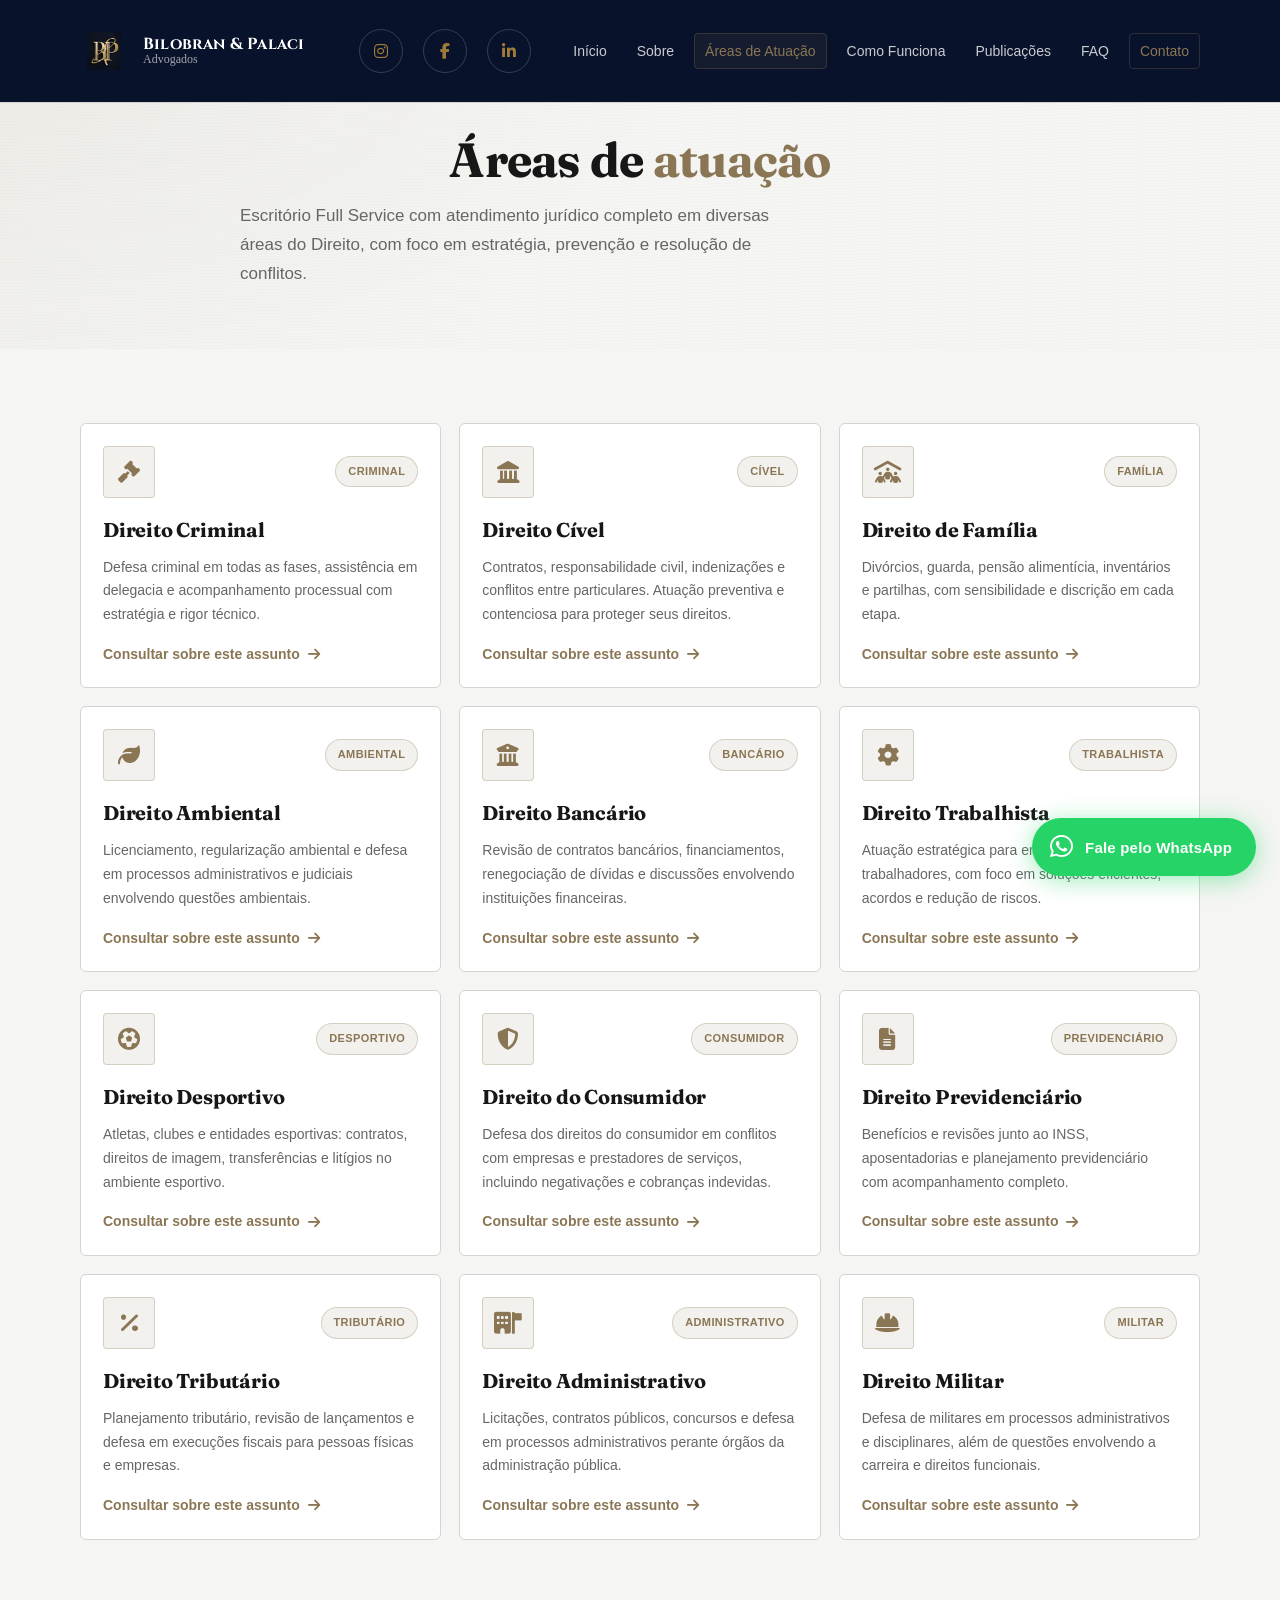
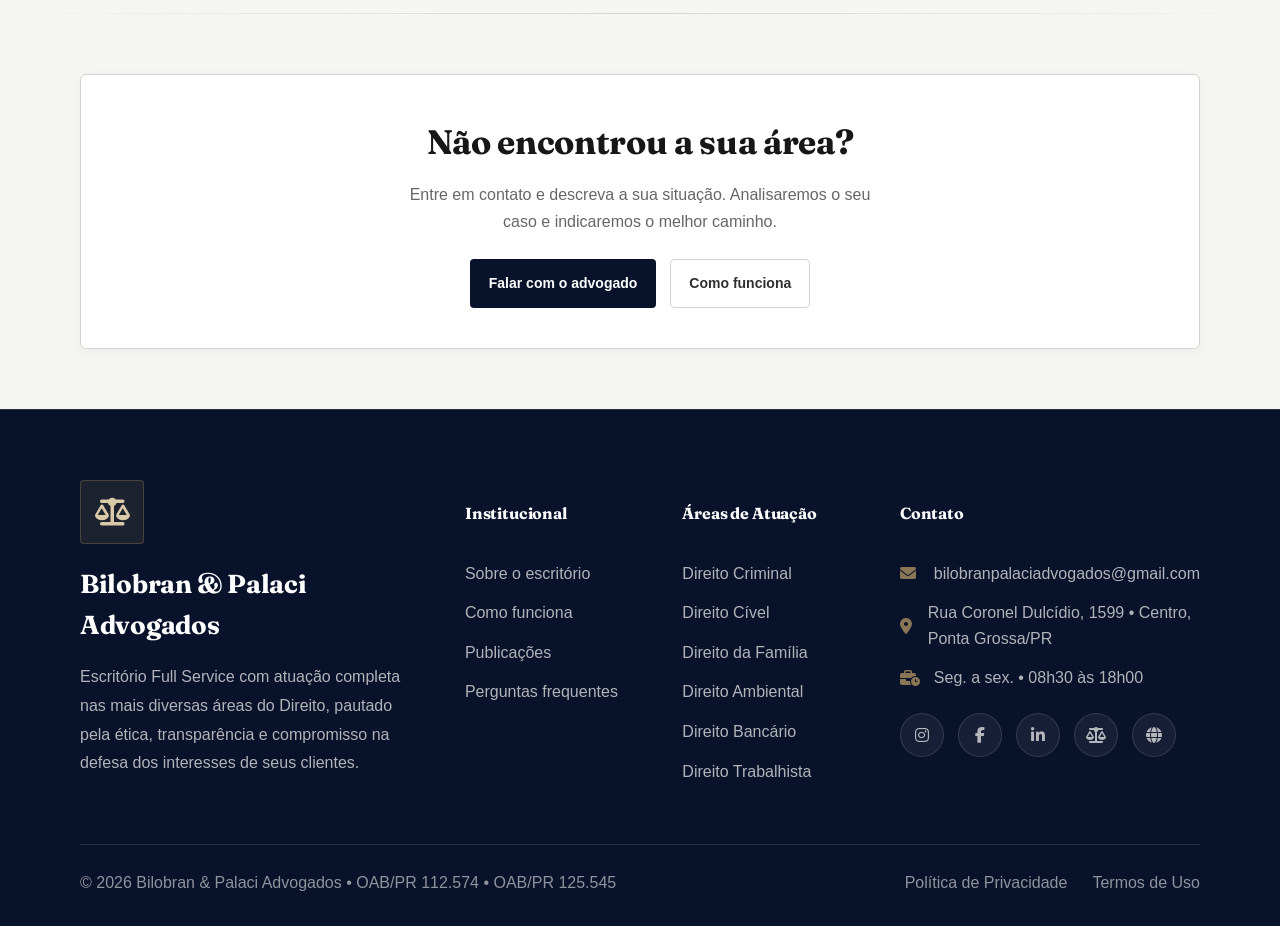
==== areas.html @ 4ff73f6d "Ajustes Simples" ====
<!doctype html>
<html lang="pt-BR">
  <head>
    <meta charset="utf-8" />
    <meta name="viewport" content="width=device-width, initial-scale=1" />
    <meta
      name="description"
      content="Conheça as áreas de atuação do Bilobran & Palaci Advogados — Direito Cível, Bancário, Trabalhista, Desportivo, do Consumidor, Previdenciário, de Família, Ambiental, Tributário, Administrativo, Militar e Criminal."
    />

    <title>Áreas de Atuação | Bilobran & Palaci Advogados</title>

    <link rel="icon" type="image/png" href="./assets/logoSemfundo.png" />

    <meta name="theme-color" content="#071a3a" />

    <link rel="stylesheet" href="./styles.css" />

    <link rel="preconnect" href="https://fonts.googleapis.com" />
    <link rel="preconnect" href="https://fonts.gstatic.com" crossorigin />
    <link
      href="https://fonts.googleapis.com/css2?family=Fraunces:opsz,wght@9..144,300..900&display=swap"
      rel="stylesheet"
    />

    <link
      rel="stylesheet"
      href="https://cdnjs.cloudflare.com/ajax/libs/font-awesome/6.7.2/css/all.min.css"
    />

    <link rel="preconnect" href="https://fonts.googleapis.com" />
    <link rel="preconnect" href="https://fonts.gstatic.com" crossorigin />
    <link
      href="https://fonts.googleapis.com/css2?family=Cinzel:wght@400..900&family=Questrial&display=swap"
      rel="stylesheet"
    />
  </head>
  <body>
    <a class="skip-link" href="#conteudo">Pular para o conteúdo</a>

    <!-- Navbar -->
    <header class="site-header" id="topo">
      <div class="container header-inner">
        <a class="brand" href="/" aria-label="Ir para o início">
          <span class="brand-mark" aria-hidden="true">
            <div class="logo">
              <img src="./assets/logoComfundo.png" alt="Bilobran&Palaci" />
            </div>
          </span>
          <span class="brand-text">
            <span class="brand-name">Bilobran & Palaci</span>
            <span class="brand-sub">Advogados</span>
          </span>
        </a>

        <div class="header-socials" aria-label="Redes sociais">
          <a
            class="header-social"
            href="https://instagram.com/bilobranpalaciadvs"
            target="_blank"
            rel="noopener noreferrer"
            aria-label="Instagram"
          >
            <i class="fa-brands fa-instagram"></i>
          </a>
          <a
            class="header-social"
            href="https://www.facebook.com/bilobranpalaciadvs"
            target="_blank"
            rel="noopener noreferrer"
            aria-label="Facebook"
          >
            <i class="fa-brands fa-facebook-f"></i>
          </a>
          <a
            class="header-social"
            href="https://www.linkedin.com/company/bilobranpalaciadvogados"
            target="_blank"
            rel="noopener noreferrer"
            aria-label="LinkedIn"
          >
            <i class="fa-brands fa-linkedin-in"></i>
          </a>
        </div>

        <nav class="nav" aria-label="Navegação principal">
          <button
            class="nav-toggle"
            type="button"
            aria-label="Abrir menu"
            aria-expanded="false"
            aria-controls="menuMobile"
          >
            <span class="nav-toggle-icon" aria-hidden="true"></span>
          </button>

          <ul class="nav-list" id="menuMobile">
            <li><a href="/">Início</a></li>
            <li><a href="/sobre">Sobre</a></li>
            <li><a href="/areas" class="active">Áreas de Atuação</a></li>
            <li><a href="/como-funciona">Como Funciona</a></li>
            <li><a href="/publicacoes">Publicações</a></li>
            <li><a href="/faq">FAQ</a></li>
            <li><a href="/contato" class="cta-link">Contato</a></li>
          </ul>
        </nav>
      </div>
    </header>

    <main id="conteudo">
      <!-- Page Hero -->
      <section class="page-hero" aria-label="Áreas de atuação">
        <div class="hero-bg" aria-hidden="true">
          <div class="paper-noise"></div>
          <div class="hero-lines"></div>
        </div>

        <div class="container page-hero-inner">
          <h1 class="page-title" data-reveal>
            Áreas de <span class="gold">atuação</span>
          </h1>

          <p class="page-sub" data-reveal>
            Escritório Full Service com atendimento jurídico completo em
            diversas áreas do Direito, com foco em estratégia, prevenção e
            resolução de conflitos.
          </p>
        </div>
      </section>

      <!-- Cards de áreas -->
      <section class="section" id="areas">
        <div class="container">
          <div class="areas-grid">
            <!-- Direito Criminal -->
            <article class="area-card-modern" data-reveal>
              <div class="area-card-top">
                <div class="area-card-icon" aria-hidden="true">
                  <i class="fa-solid fa-gavel"></i>
                </div>
                <span class="area-card-tag">Criminal</span>
              </div>
              <h3>Direito Criminal</h3>
              <p>
                Defesa criminal em todas as fases, assistência em delegacia e
                acompanhamento processual com estratégia e rigor técnico.
              </p>
              <a class="area-card-link" href="/contato">
                Consultar sobre este assunto
                <i class="fa-solid fa-arrow-right" aria-hidden="true"></i>
              </a>
            </article>

            <!-- Direito Cível -->
            <article class="area-card-modern" data-reveal>
              <div class="area-card-top">
                <div class="area-card-icon" aria-hidden="true">
                  <i class="fa-solid fa-landmark"></i>
                </div>
                <span class="area-card-tag">Cível</span>
              </div>
              <h3>Direito Cível</h3>
              <p>
                Contratos, responsabilidade civil, indenizações e conflitos
                entre particulares. Atuação preventiva e contenciosa para
                proteger seus direitos.
              </p>
              <a class="area-card-link" href="/contato">
                Consultar sobre este assunto
                <i class="fa-solid fa-arrow-right" aria-hidden="true"></i>
              </a>
            </article>

            <!-- Direito de Família -->
            <article class="area-card-modern" data-reveal>
              <div class="area-card-top">
                <div class="area-card-icon" aria-hidden="true">
                  <i class="fa-solid fa-people-roof"></i>
                </div>
                <span class="area-card-tag">Família</span>
              </div>
              <h3>Direito de Família</h3>
              <p>
                Divórcios, guarda, pensão alimentícia, inventários e partilhas,
                com sensibilidade e discrição em cada etapa.
              </p>
              <a class="area-card-link" href="/contato">
                Consultar sobre este assunto
                <i class="fa-solid fa-arrow-right" aria-hidden="true"></i>
              </a>
            </article>

            <!-- Direito Ambiental -->
            <article class="area-card-modern" data-reveal>
              <div class="area-card-top">
                <div class="area-card-icon" aria-hidden="true">
                  <i class="fa-solid fa-leaf"></i>
                </div>
                <span class="area-card-tag">Ambiental</span>
              </div>
              <h3>Direito Ambiental</h3>
              <p>
                Licenciamento, regularização ambiental e defesa em processos
                administrativos e judiciais envolvendo questões ambientais.
              </p>
              <a class="area-card-link" href="/contato">
                Consultar sobre este assunto
                <i class="fa-solid fa-arrow-right" aria-hidden="true"></i>
              </a>
            </article>

            <!-- Direito Bancário -->
            <article class="area-card-modern" data-reveal>
              <div class="area-card-top">
                <div class="area-card-icon" aria-hidden="true">
                  <i class="fa-solid fa-building-columns"></i>
                </div>
                <span class="area-card-tag">Bancário</span>
              </div>
              <h3>Direito Bancário</h3>
              <p>
                Revisão de contratos bancários, financiamentos, renegociação de
                dívidas e discussões envolvendo instituições financeiras.
              </p>
              <a class="area-card-link" href="/contato">
                Consultar sobre este assunto
                <i class="fa-solid fa-arrow-right" aria-hidden="true"></i>
              </a>
            </article>

            <!-- Direito Trabalhista -->
            <article class="area-card-modern" data-reveal>
              <div class="area-card-top">
                <div class="area-card-icon" aria-hidden="true">
                  <i class="fa-solid fa-gear"></i>
                </div>
                <span class="area-card-tag">Trabalhista</span>
              </div>
              <h3>Direito Trabalhista</h3>
              <p>
                Atuação estratégica para empresas e trabalhadores, com foco em
                soluções eficientes, acordos e redução de riscos.
              </p>
              <a class="area-card-link" href="/contato">
                Consultar sobre este assunto
                <i class="fa-solid fa-arrow-right" aria-hidden="true"></i>
              </a>
            </article>

            <!-- Direito Desportivo -->
            <article class="area-card-modern" data-reveal>
              <div class="area-card-top">
                <div class="area-card-icon" aria-hidden="true">
                  <i class="fa-solid fa-futbol"></i>
                </div>
                <span class="area-card-tag">Desportivo</span>
              </div>
              <h3>Direito Desportivo</h3>
              <p>
                Atletas, clubes e entidades esportivas: contratos, direitos de
                imagem, transferências e litígios no ambiente esportivo.
              </p>
              <a class="area-card-link" href="/contato">
                Consultar sobre este assunto
                <i class="fa-solid fa-arrow-right" aria-hidden="true"></i>
              </a>
            </article>

            <!-- Direito do Consumidor -->
            <article class="area-card-modern" data-reveal>
              <div class="area-card-top">
                <div class="area-card-icon" aria-hidden="true">
                  <i class="fa-solid fa-shield-halved"></i>
                </div>
                <span class="area-card-tag">Consumidor</span>
              </div>
              <h3>Direito do Consumidor</h3>
              <p>
                Defesa dos direitos do consumidor em conflitos com empresas e
                prestadores de serviços, incluindo negativações e cobranças
                indevidas.
              </p>
              <a class="area-card-link" href="/contato">
                Consultar sobre este assunto
                <i class="fa-solid fa-arrow-right" aria-hidden="true"></i>
              </a>
            </article>

            <!-- Direito Previdenciário -->
            <article class="area-card-modern" data-reveal>
              <div class="area-card-top">
                <div class="area-card-icon" aria-hidden="true">
                  <i class="fa-solid fa-file-lines"></i>
                </div>
                <span class="area-card-tag">Previdenciário</span>
              </div>
              <h3>Direito Previdenciário</h3>
              <p>
                Benefícios e revisões junto ao INSS, aposentadorias e
                planejamento previdenciário com acompanhamento completo.
              </p>
              <a class="area-card-link" href="/contato">
                Consultar sobre este assunto
                <i class="fa-solid fa-arrow-right" aria-hidden="true"></i>
              </a>
            </article>

            <!-- Direito Tributário -->
            <article class="area-card-modern" data-reveal>
              <div class="area-card-top">
                <div class="area-card-icon" aria-hidden="true">
                  <i class="fa-solid fa-percent"></i>
                </div>
                <span class="area-card-tag">Tributário</span>
              </div>
              <h3>Direito Tributário</h3>
              <p>
                Planejamento tributário, revisão de lançamentos e defesa em
                execuções fiscais para pessoas físicas e empresas.
              </p>
              <a class="area-card-link" href="/contato">
                Consultar sobre este assunto
                <i class="fa-solid fa-arrow-right" aria-hidden="true"></i>
              </a>
            </article>

            <!-- Direito Administrativo -->
            <article class="area-card-modern" data-reveal>
              <div class="area-card-top">
                <div class="area-card-icon" aria-hidden="true">
                  <i class="fa-solid fa-building-flag"></i>
                </div>
                <span class="area-card-tag">Administrativo</span>
              </div>
              <h3>Direito Administrativo</h3>
              <p>
                Licitações, contratos públicos, concursos e defesa em processos
                administrativos perante órgãos da administração pública.
              </p>
              <a class="area-card-link" href="/contato">
                Consultar sobre este assunto
                <i class="fa-solid fa-arrow-right" aria-hidden="true"></i>
              </a>
            </article>

            <!-- Direito Militar -->
            <article class="area-card-modern" data-reveal>
              <div class="area-card-top">
                <div class="area-card-icon" aria-hidden="true">
                  <i class="fa-solid fa-helmet-safety"></i>
                </div>
                <span class="area-card-tag">Militar</span>
              </div>
              <h3>Direito Militar</h3>
              <p>
                Defesa de militares em processos administrativos e
                disciplinares, além de questões envolvendo a carreira e direitos
                funcionais.
              </p>
              <a class="area-card-link" href="/contato">
                Consultar sobre este assunto
                <i class="fa-solid fa-arrow-right" aria-hidden="true"></i>
              </a>
            </article>
          </div>
        </div>
      </section>

      <!-- CTA -->
      <section class="section cta-final" id="cta">
        <div class="container">
          <div class="cta-box" data-reveal>
            <h2>Não encontrou a sua área?</h2>
            <p>
              Entre em contato e descreva a sua situação. Analisaremos o seu
              caso e indicaremos o melhor caminho.
            </p>
            <div class="cta-actions">
              <a class="btn btn-primary" href="/contato"
                >Falar com o advogado</a
              >
              <a class="btn btn-ghost" href="/como-funciona">Como funciona</a>
            </div>
          </div>
        </div>
      </section>
    </main>

    <footer class="footer" aria-label="Rodapé">
      <div class="container">
        <div class="footer-top">
          <div class="footer-brand">
            <div class="footer-logo">
              <i class="fa-solid fa-scale-balanced"></i>
            </div>

            <div>
              <h3>Bilobran & Palaci Advogados</h3>

              <p>
                Escritório Full Service com atuação completa nas mais diversas
                áreas do Direito, pautado pela ética, transparência e
                compromisso na defesa dos interesses de seus clientes.
              </p>
            </div>
          </div>

          <div class="footer-links-column">
            <h4>Institucional</h4>

            <a href="/sobre">Sobre o escritório</a>
            <a href="/como-funciona">Como funciona</a>
            <a href="/publicacoes">Publicações</a>
            <a href="/faq">Perguntas frequentes</a>
          </div>

          <div class="footer-links-column">
            <h4>Áreas de Atuação</h4>

            <a href="/areas">Direito Criminal</a>
            <a href="/areas">Direito Cível</a>
            <a href="/areas">Direito da Família</a>
            <a href="/areas">Direito Ambiental</a>
            <a href="/areas">Direito Bancário</a>
            <a href="/areas">Direito Trabalhista</a>
          </div>

          <div class="footer-links-column">
            <h4>Contato</h4>

            <div class="footer-info">
              <i class="fa-solid fa-envelope"></i>
              <span>bilobranpalaciadvogados@gmail.com</span>
            </div>

            <div class="footer-info">
              <i class="fa-solid fa-location-dot"></i>
              <span>Rua Coronel Dulcídio, 1599 • Centro, Ponta Grossa/PR</span>
            </div>

            <div class="footer-info">
              <i class="fa-solid fa-business-time"></i>
              <span>Seg. a sex. • 08h30 às 18h00</span>
            </div>

            <div class="socials">
              <a
                class="social"
                href="https://instagram.com/bilobranpalaciadvs"
                target="_blank"
                rel="noopener noreferrer"
                aria-label="Instagram"
              >
                <i class="fa-brands fa-instagram"></i>
              </a>

              <a
                class="social"
                href="https://www.facebook.com/bilobranpalaciadvs"
                target="_blank"
                rel="noopener noreferrer"
                aria-label="Facebook"
              >
                <i class="fa-brands fa-facebook-f"></i>
              </a>

              <a
                class="social"
                href="https://www.linkedin.com/company/bilobranpalaciadvogados"
                target="_blank"
                rel="noopener noreferrer"
                aria-label="LinkedIn"
              >
                <i class="fa-brands fa-linkedin-in"></i>
              </a>

              <a
                class="social"
                href="https://bilobranpalaci.jusbrasil.com.br"
                target="_blank"
                rel="noopener noreferrer"
                aria-label="Jusbrasil"
              >
                <i class="fa-solid fa-scale-balanced"></i>
              </a>

              <a
                class="social"
                href="https://bilobranpalaciadvogados.com.br"
                target="_blank"
                rel="noopener noreferrer"
                aria-label="Site oficial"
              >
                <i class="fa-solid fa-globe"></i>
              </a>
            </div>
          </div>
        </div>

        <div class="footer-divider"></div>

        <div class="footer-bottom">
          <span>
            © <span id="year"></span> Bilobran & Palaci Advogados • OAB/PR
            112.574 • OAB/PR 125.545
          </span>

          <div class="footer-bottom-links">
            <a href="#">Política de Privacidade</a>

            <a href="#">Termos de Uso</a>

            <a href="#topo" class="to-top">
              <i class="fa-solid fa-arrow-up"></i>
              Voltar ao topo
            </a>
          </div>
        </div>
      </div>
    </footer>

    <!-- WhatsApp Button -->
    <a
      class="whatsapp-float"
      href="https://api.whatsapp.com/send?phone=5542998207089"
      target="_blank"
      rel="noopener noreferrer"
      aria-label="Contato via WhatsApp"
    >
      <span aria-hidden="true" class="whatsapp-float__icon">
        <i class="fa-brands fa-whatsapp"></i>
      </span>
      <span class="whatsapp-float__label">Fale pelo WhatsApp</span>
    </a>

    <script src="./script.js" defer></script>
  </body>
</html>
---- styles.css ----
/*
  Advocacia — Site institucional (identidade clara, premium e institucional)
  - Paleta: off-white, branco, cinza, grafite, preto + bronze/champagne como detalhe
  - Tipografia: Fraunces (serif, títulos) + Inter (sans, corpo/navegação/UI)
  - Estilo: minimalista, sóbrio, bordas discretas, poucas sombras
  - Layout: Flexbox + Grid
  - Responsivo: mobile-first
  - Animações/efeitos via classe [data-reveal] e utilitários
*/

:root {
  --background: #f5f5f3;
  --surface: #ffffff;
  --surface-secondary: #e9e9e7;

  --border: #d4d4d0;

  --text-primary: #171717;
  --text-secondary: #303030;
  --text-muted: #666666;
  --text-light: #999999;

  --primary: #171717;
  --primary-hover: #303030;

  --accent: #8a7654;
  --accent-soft: rgba(138, 118, 84, 0.1);
  --accent-border: rgba(138, 118, 84, 0.28);

  --shadow: 0 2px 12px rgba(0, 0, 0, 0.04);
  --shadow-hover: 0 4px 18px rgba(0, 0, 0, 0.06);

  --radius-lg: 6px;
  --radius-md: 4px;
  --radius-sm: 2px;

  --container: 1120px;

  --font-serif:
    "Fraunces", ui-serif, Georgia, Cambria, "Times New Roman", Times, serif;
  --font-sans:
    "Inter", -apple-system, BlinkMacSystemFont, "Segoe UI", Roboto, Helvetica,
    Arial, sans-serif;

  --ease: cubic-bezier(0.2, 0.9, 0.2, 1);
}

* {
  box-sizing: border-box;
}
html {
  scroll-behavior: smooth;
}
body {
  margin: 0;
  font-family: var(--font-sans);
  color: var(--text-primary);
  background: var(--background);
  line-height: 1.6;
  -webkit-font-smoothing: antialiased;
  text-rendering: optimizeLegibility;
  overflow-x: hidden;
}

a {
  color: inherit;
  text-decoration: none;
}
img {
  max-width: 100%;
  display: block;
}

h1,
h2,
h3,
h4 {
  font-family: var(--font-serif);
  color: var(--text-primary);
  font-weight: 700;
  letter-spacing: -0.01em;
}

.container {
  width: min(var(--container), calc(100% - 40px));
  margin-inline: auto;
}

.skip-link {
  position: absolute;
  left: -999px;
  top: 10px;
  padding: 10px 12px;
  background: #fff;
  color: #000;
  border: 1px solid var(--border);
  border-radius: var(--radius-md);
  z-index: 9999;
}
.skip-link:focus {
  left: 14px;
}

/* Reveal on scroll (JS) */
[data-reveal] {
  opacity: 0;
  transform: translateY(16px);
  transition:
    opacity 0.6s var(--ease),
    transform 0.6s var(--ease);
}
[data-reveal].revealed {
  opacity: 1;
  transform: none;
}
@media (prefers-reduced-motion: reduce) {
  [data-reveal] {
    opacity: 1;
    transform: none;
    transition: none;
  }
}

/* Navbar */
.site-header {
  position: fixed;
  inset-inline: 0;
  top: 0;
  z-index: 50;
  padding: 27px 0;
  background: #09122b;
  backdrop-filter: blur(10px);
  border-bottom: 1px solid var(--border);
}

.header-inner {
  display: flex;
  align-items: center;
  justify-content: space-between;
  gap: 16px;
}

.logo {
  width: 42px;
  height: 42px;
  padding: 2px;
  display: flex;
  align-items: center;
  justify-content: center;
}

.logo img {
  width: 100%;
  height: 100%;
  object-fit: contain;
}

.brand {
  display: flex;
  align-items: center;
  gap: 18px;
  padding: 3px;
  background: #09122b;
  border-radius: var(--radius-md);
  color: var(--text-primary);
  transition:
    transform 0.25s var(--ease),
    background 0.25s var(--ease);
}

.brand-mark {
  display: grid;
  place-items: center;
  color: var(--accent);
}
.brand-text {
  display: flex;
  flex-direction: column;
  line-height: 1.05;
}
.brand-name {
  font-family: Cinzel;
  font-weight: 700;
  letter-spacing: 0.2px;
  color: #ffffff;
}
.brand-sub {
  font-family: Century-Gothic;
  font-size: 12px;
  color: rgba(255, 255, 255, 0.62);
}

.nav {
  display: flex;
  align-items: center;
  gap: 18px;
}
.nav-toggle {
  display: none;
  background: transparent;
  border: 1px solid rgba(255, 255, 255, 0.3);
  color: #ffffff;
  width: 44px;
  height: 44px;
  border-radius: var(--radius-md);
  cursor: pointer;
  position: relative;
}
.nav-toggle-icon {
  position: absolute;
  inset: 0;
  margin: auto;
  width: 18px;
  height: 2px;
  background: #ffffff;
  border-radius: 999px;
}
.nav-toggle-icon::before,
.nav-toggle-icon::after {
  content: "";
  position: absolute;
  left: 0;
  right: 0;
  height: 2px;
  border-radius: 999px;
  background: #ffffff;
  transition:
    transform 0.25s var(--ease),
    top 0.25s var(--ease),
    opacity 0.25s var(--ease);
}
.nav-toggle-icon::before {
  top: -5px;
}
.nav-toggle-icon::after {
  top: 5px;
}

.nav-list {
  list-style: none;
  display: flex;
  flex-wrap: nowrap;
  gap: 10px;
  align-items: center;
  padding: 0;
  margin: 0;
}
.nav-list a {
  padding: 9px 10px;
  border-radius: var(--radius-md);
  color: rgba(255, 255, 255, 0.78);
  transition:
    background 0.25s var(--ease),
    transform 0.25s var(--ease),
    color 0.25s var(--ease);
  font-weight: 500;
  font-size: 14px;
  white-space: nowrap;
}
.nav-list a:hover {
  background: rgba(255, 255, 255, 0.08);
  color: #ffffff;
  transform: translateY(-1px);
}

.nav-list .cta-link {
  background: transparent;
  border: 1px solid var(--accent-border);
  color: var(--accent);
}
.nav-list .cta-link:hover {
  background: var(--accent);
  border-color: var(--accent);
  color: #09122b;
}

/* Active nav link */
.nav-list a.active {
  color: var(--accent);
  background: var(--accent-soft);
  border: 1px solid var(--accent-border);
}

/* Mobile menu */
@media (max-width: 860px) {
  .nav-toggle {
    display: inline-flex;
    align-items: center;
    justify-content: center;
  }
  .nav-list {
    position: absolute;
    top: 68px;
    right: 18px;
    flex-direction: column;
    align-items: stretch;
    width: min(360px, calc(100% - 36px));
    background: var(--surface);
    border: 1px solid var(--border);
    border-radius: var(--radius-lg);
    box-shadow: var(--shadow);
    padding: 10px;
    display: none;
  }
  .nav-list.open {
    display: flex;
  }
  .nav-list a {
    padding: 12px 14px;
  }
}

/* Desktop compacto: comprime o menu para caber em linha única (sem quebras) */
@media (min-width: 861px) and (max-width: 1180px) {
  .nav-list {
    gap: 8px;
  }
  .nav-list a {
    font-size: 13px;
    padding: 8px 9px;
  }
  .header-socials {
    gap: 12px;
    margin-right: 12px;
  }
  .header-social {
    width: 40px;
    height: 40px;
    font-size: 16px;
  }
}

@media (min-width: 861px) and (max-width: 900px) {
  .nav-list {
    gap: 6px;
  }
  .nav-list a {
    padding: 7px 8px;
  }
}

/* Hero */
main {
  padding-top: 74px;
}

.hero {
  position: relative;
  padding: 78px 0 46px;
}

.hero-bg {
  position: absolute;
  inset: 0;
  pointer-events: none;
  overflow: hidden;
}

/* Textura editorial sutil (sem cara de "IA") */
.paper-noise {
  position: absolute;
  inset: -20% -20% -20% -20%;
  background:
    radial-gradient(
      1100px 500px at 18% 8%,
      rgba(138, 118, 84, 0.06),
      transparent 60%
    ),
    repeating-linear-gradient(
      0deg,
      rgba(23, 23, 23, 0.02),
      rgba(23, 23, 23, 0.02) 1px,
      transparent 1px,
      transparent 3px
    );
  opacity: 0.6;
  transform: rotate(-2deg);
}

.hero-lines {
  position: absolute;
  inset: 0;
  background: linear-gradient(
    115deg,
    rgba(138, 118, 84, 0.05),
    transparent 45%
  );
  opacity: 0.8;
}

.hero-inner {
  display: grid;
  grid-template-columns: 1.15fr 0.85fr;
  gap: 36px;
  align-items: center;
}

@media (max-width: 980px) {
  .hero-inner {
    grid-template-columns: 1fr;
  }
}

.hero-copy {
  position: relative;
  z-index: 2;
}

.dot {
  width: 8px;
  height: 8px;
  background: var(--accent);
  border-radius: 999px;
  box-shadow: 0 0 0 4px var(--accent-soft);
}

.hero-title {
  margin: 0;
  font-size: clamp(34px, 4vw, 52px);
  line-height: 1.06;
  letter-spacing: -0.015em;
  font-weight: 700;
}

.name {
  color: var(--accent);
  font-style: italic;
  letter-spacing: 2px;
  margin: 0;
  font-family: Cinzel;
}

.gold {
  color: var(--accent);
}

.hero-text {
  margin: 16px 0 22px;
  color: var(--text-muted);
  font-size: 16px;
  line-height: 1.7;
  max-width: 60ch;
}

.hero-actions {
  display: flex;
  gap: 14px;
  flex-wrap: wrap;
}

.btn {
  display: inline-flex;
  align-items: center;
  justify-content: center;
  gap: 10px;
  padding: 12px 18px;
  border-radius: var(--radius-md);
  font-weight: 600;
  font-family: var(--font-sans);
  font-size: 14px;
  border: 1px solid transparent;
  cursor: pointer;
  transition:
    transform 0.25s var(--ease),
    box-shadow 0.25s var(--ease),
    background 0.25s var(--ease),
    border-color 0.25s var(--ease);
}

.btn:focus {
  outline: none;
}
.btn:focus-visible {
  box-shadow: 0 0 0 4px var(--accent-soft);
}

.btn-primary {
  background: #09122b;
  color: #fff;
}
.btn-primary:hover {
  transform: translateY(-2px);
  background: #162a61;
}

.btn-ghost {
  background: var(--surface);
  border-color: var(--border);
  color: var(--text-secondary);
}
.btn-ghost:hover {
  transform: translateY(-2px);
  background: var(--surface-secondary);
  border-color: var(--text-light);
}

.hero-meta {
  display: flex;
  gap: 18px;
  margin-top: 26px;
  flex-wrap: wrap;
}
.meta-item {
  display: flex;
  align-items: center;
  gap: 10px;
  padding: 10px 12px;
  border-radius: var(--radius-md);
  border: 1px solid var(--border);
  background: var(--surface);
}
.meta-icon {
  color: var(--accent);
}
.meta-label {
  font-weight: 600;
  font-size: 13px;
  color: var(--text-secondary);
}

/* Hero visual */
.hero-visual {
  position: relative;
  z-index: 2;
}

/* Animação discreta */
@media (prefers-reduced-motion: no-preference) {
  .profile-card {
    transition: transform 0.45s var(--ease);
  }
}

.profile-card {
  border-radius: var(--radius-lg);
  border: 1px solid var(--border);
  background: var(--surface);
  box-shadow: var(--shadow);
  padding: 18px;
  overflow: hidden;
  transform: translateZ(0);
}

.profile-media {
  display: flex;
  gap: 14px;
  align-items: center;
}
.profile-photo {
  width: 78px;
  height: 78px;
  border-radius: var(--radius-md);
  border: 1px solid var(--border);
  position: relative;
  overflow: hidden;
  background:
    radial-gradient(60px 60px at 30% 25%, var(--accent-soft), transparent 55%),
    var(--surface-secondary);
}
.profile-photo::before {
  content: "";
  position: absolute;
  inset: 0;
  background:
    radial-gradient(
      circle at 20% 20%,
      rgba(138, 118, 84, 0.12),
      transparent 45%
    ),
    repeating-linear-gradient(
      45deg,
      rgba(23, 23, 23, 0.04),
      rgba(23, 23, 23, 0.04) 1px,
      transparent 1px,
      transparent 4px
    );
  opacity: 0.9;
}
.profile-photo::after {
  content: "";
  position: absolute;
  inset: 9px;
  border-radius: var(--radius-sm);
  border: 1px dashed var(--border);
  background: rgba(233, 233, 231, 0.5);
}

.profile-details {
  margin-left: auto;
}
.profile-name {
  font-family: var(--font-serif);
  font-weight: 700;
  letter-spacing: 0.2px;
  font-size: 16px;
}
.profile-role {
  color: var(--text-muted);
  font-weight: 500;
  font-size: 13px;
  margin-top: 3px;
}
.profile-divider {
  height: 1px;
  background: var(--border);
  margin: 12px 0;
}
.profile-foot .pill {
  display: inline-flex;
  align-items: center;
  gap: 10px;
  padding: 8px 12px;
  border-radius: var(--radius-md);
  border: 1px solid var(--accent-border);
  background: var(--accent-soft);
  color: var(--text-secondary);
  font-weight: 600;
  font-size: 13px;
}
.pill-dot {
  width: 8px;
  height: 8px;
  border-radius: 999px;
  background: var(--accent);
  box-shadow: 0 0 0 4px var(--accent-soft);
}

.floating-stats {
  display: grid;
  grid-template-columns: 1fr 1fr;
  gap: 14px;
  margin-top: 14px;
}

.float-card {
  padding: 14px;
  border-radius: var(--radius-md);
  border: 1px solid var(--border);
  background: var(--surface);
  transition: transform 0.35s var(--ease);
}
.float-card:hover {
  transform: translateY(-3px);
}
.float-top {
  color: var(--accent);
  font-weight: 700;
  margin-bottom: 6px;
}
.float-text {
  font-weight: 600;
  color: var(--text-secondary);
  font-size: 14px;
}

/* Sections */
.section {
  padding: 74px 0;
  position: relative;
}
.section::before {
  content: "";
  position: absolute;
  inset: auto 0 0 0;
  height: 1px;
  background: linear-gradient(90deg, transparent, var(--border), transparent);
}
.section:last-of-type::before {
  display: none;
}

.section-head {
  display: flex;
  flex-direction: column;
  gap: 10px;
  margin-bottom: 26px;
}
.section-head.small {
  margin-bottom: 22px;
}
.section-title {
  margin: 0;
  font-size: clamp(24px, 2.6vw, 32px);
  letter-spacing: -0.01em;
  font-weight: 700;
}
.section-sub {
  margin: 0;
  color: var(--text-muted);
  line-height: 1.7;
  max-width: 70ch;
}

.grid-2 {
  display: grid;
  grid-template-columns: 1.05fr 0.95fr;
  gap: 18px;
}
.grid-3 {
  display: grid;
  grid-template-columns: repeat(3, 1fr);
  gap: 16px;
}

@media (max-width: 980px) {
  .grid-2 {
    grid-template-columns: 1fr;
  }
  .grid-3 {
    grid-template-columns: repeat(2, 1fr);
  }
}

@media (max-width: 640px) {
  .grid-3 {
    grid-template-columns: 1fr;
  }
}

.card {
  border-radius: var(--radius-lg);
  padding: 18px;
  border: 1px solid var(--border);
  background: var(--surface);
  box-shadow: var(--shadow);
}
.card.soft {
  background: var(--surface);
}
.card.premium {
  background: var(--surface);
  border-top: 2px solid var(--accent);
}

.card-title {
  margin: 0;
  font-size: 18px;
  font-weight: 700;
}
.card-text {
  color: var(--text-muted);
  line-height: 1.75;
  margin: 10px 0 0;
}

.checklist {
  list-style: none;
  padding: 0;
  margin: 14px 0 0;
  display: flex;
  flex-direction: column;
  gap: 10px;
}
.checklist li {
  display: flex;
  gap: 10px;
  align-items: flex-start;
  color: var(--text-secondary);
  font-weight: 500;
}
.checklist b {
  color: var(--text-primary);
}

.premium-top {
  display: flex;
  align-items: center;
  gap: 12px;
}
.icon-badge {
  width: 46px;
  height: 46px;
  border-radius: var(--radius-md);
  display: grid;
  place-items: center;
  background: var(--accent-soft);
  border: 1px solid var(--accent-border);
  color: var(--accent);
}

.quote {
  margin-top: 14px;
  padding: 14px;
  border-radius: var(--radius-md);
  border: 1px solid var(--border);
  background: var(--surface-secondary);
}
.quote p {
  margin: 0;
  font-weight: 600;
  letter-spacing: -0.01em;
  color: var(--text-primary);
}
.quote-author {
  display: block;
  margin-top: 6px;
  color: var(--text-muted);
  font-weight: 500;
  font-size: 13px;
}

/* Areas */
.areas-with-media .area-card {
  padding: 18px;
  border-radius: var(--radius-lg);
  border: 1px solid var(--border);
  background: var(--surface);
  transition:
    transform 0.35s var(--ease),
    border-color 0.35s var(--ease),
    background 0.35s var(--ease);
}
.area-card:hover {
  transform: translateY(-4px);
  border-color: var(--accent-border);
  background: var(--surface);
}
.area-icon {
  font-size: 24px;
  color: var(--accent);
  margin-bottom: 10px;
}

.areas-with-media .area-media {
  height: 74px;
  border-radius: var(--radius-md);
  border: 1px dashed var(--border);
  background: var(--surface-secondary);
  margin-bottom: 12px;
}

.area-card h3 {
  margin: 0 0 8px;
  font-weight: 700;
  letter-spacing: -0.01em;
}
.area-card p {
  margin: 0;
  color: var(--text-muted);
  line-height: 1.7;
}

/* Timeline */
.timeline {
  position: relative;
  padding-left: 10px;
  display: flex;
  flex-direction: column;
  gap: 14px;
}
.timeline-line {
  position: absolute;
  left: 20px;
  top: 6px;
  bottom: 6px;
  width: 2px;
  background: linear-gradient(180deg, var(--accent), var(--border));
  border-radius: 999px;
}
.step {
  display: flex;
  gap: 16px;
  align-items: flex-start;
  padding: 16px;
  border-radius: var(--radius-md);
  border: 1px solid var(--border);
  background: var(--surface);
}
.step-num {
  width: 46px;
  height: 46px;
  border-radius: var(--radius-md);
  display: grid;
  place-items: center;
  font-weight: 700;
  font-family: var(--font-serif);
  background: var(--accent-soft);
  border: 1px solid var(--accent-border);
  color: var(--accent);
  flex: 0 0 auto;
}
.step-body h3 {
  margin: 0 0 6px;
  font-weight: 700;
}
.step-body p {
  margin: 0;
  color: var(--text-muted);
  line-height: 1.7;
}

/* Dif */
.dif .diff-item {
  padding: 18px;
  border-radius: var(--radius-lg);
  border: 1px solid var(--border);
  background: var(--surface);
}

.diff-item {
  position: relative;
  overflow: hidden;
  padding: 30px 24px;
  border-radius: var(--radius-lg);
  background: var(--surface);
  border: 1px solid var(--border);
  transition: 0.35s var(--ease);
  box-shadow: var(--shadow);
}
.diff-item::before {
  content: "";
  position: absolute;
  top: 0;
  left: 0;
  width: 100%;
  height: 2px;
  background: linear-gradient(90deg, transparent, var(--accent), transparent);
  opacity: 0.4;
}

.diff-number {
  position: absolute;
  right: 24px;
  top: 18px;
  font-size: 58px;
  font-weight: 700;
  font-family: var(--font-serif);
  color: rgba(23, 23, 23, 0.04);
  user-select: none;
}

.diff-icon {
  width: 64px;
  height: 64px;
  display: flex;
  justify-content: center;
  align-items: center;
  margin-bottom: 20px;
  border-radius: var(--radius-md);
  background: var(--accent-soft);
  border: 1px solid var(--accent-border);
  color: var(--accent);
  font-size: 26px;
  transition: 0.4s;
}
.diff-item {
  transition:
    transform 0.35s var(--ease),
    border-color 0.35s var(--ease),
    background 0.35s var(--ease);
}
.diff-item:hover {
  transform: translateY(-4px);
  border-color: var(--accent-border);
  background: var(--surface);
}
.diff-icon {
  font-size: 24px;
  color: var(--accent);
  margin-bottom: 14px;
}
.diff-item h3 {
  font-size: 24px;
  margin-bottom: 14px;
  font-family: var(--font-serif);
  line-height: 1.2;
}
.diff-item p {
  color: var(--text-muted);
  line-height: 1.8;
  font-size: 15px;
}

.diff-item:hover {
  transform: translateY(-6px);
  border-color: var(--accent-border);
  box-shadow: var(--shadow-hover);
}

.diff-item:hover .diff-icon {
  background: var(--accent);
  color: #fff;
  transform: rotate(-5deg) scale(1.05);
}

/* Numbers */
.numbers-wrap {
  border-radius: var(--radius-lg);
  padding: 22px;
  border: 1px solid var(--border);
  background: var(--surface);
}
.numbers-grid {
  display: grid;
  grid-template-columns: repeat(4, 1fr);
  gap: 14px;
}
@media (max-width: 980px) {
  .numbers-grid {
    grid-template-columns: 1fr 1fr;
  }
}
@media (max-width: 520px) {
  .numbers-grid {
    grid-template-columns: 1fr;
  }
}

.num-card {
  border-radius: var(--radius-md);
  padding: 18px;
  border: 1px solid var(--border);
  background: var(--surface-secondary);
}
.num-value {
  font-size: 34px;
  font-weight: 700;
  font-family: var(--font-serif);
  letter-spacing: -0.02em;
  color: var(--text-primary);
}
.num-label {
  margin-top: 8px;
  color: var(--text-muted);
  font-weight: 600;
  line-height: 1.3;
}

/* Testimonials */
.test-card {
  padding: 18px;
  border-radius: var(--radius-lg);
  border: 1px solid var(--border);
  background: var(--surface);
  transition:
    transform 0.35s var(--ease),
    border-color 0.35s var(--ease);
}
.test-card:hover {
  transform: translateY(-4px);
  border-color: var(--accent-border);
}
.test-stars {
  color: var(--accent);
  letter-spacing: 2px;
  font-size: 14px;
}
.test-text {
  margin: 12px 0 16px;
  color: var(--text-secondary);
  line-height: 1.75;
  font-weight: 500;
}
.test-person {
  display: flex;
  gap: 12px;
  align-items: center;
}
.avatar {
  width: 44px;
  height: 44px;
  border-radius: var(--radius-md);
  display: grid;
  place-items: center;
  border: 1px solid var(--border);
  background: var(--accent-soft);
  color: var(--accent);
  font-weight: 700;
  font-family: var(--font-serif);
}
.test-name {
  font-weight: 700;
  font-family: var(--font-serif);
}
.test-role {
  color: var(--text-muted);
  font-weight: 500;
  font-size: 13px;
  margin-top: 3px;
}

/* FAQ */
.faq {
  display: flex;
  flex-direction: column;
  gap: 12px;
}
.faq-item {
  border-radius: var(--radius-md);
  border: 1px solid var(--border);
  background: var(--surface);
  overflow: hidden;
}
.faq-q {
  width: 100%;
  background: transparent;
  border: 0;
  color: var(--text-primary);
  padding: 16px 18px;
  text-align: left;
  display: flex;
  justify-content: space-between;
  align-items: center;
  gap: 12px;
  font-weight: 600;
  font-family: var(--font-sans);
  font-size: 15px;
  cursor: pointer;
}
.faq-icon {
  width: 36px;
  height: 36px;
  border-radius: var(--radius-sm);
  display: grid;
  place-items: center;
  border: 1px solid var(--border);
  background: var(--surface-secondary);
  color: var(--accent);
  font-size: 18px;
  transition: transform 0.3s var(--ease);
  flex: 0 0 auto;
}
.faq-item[data-open="true"] .faq-icon {
  transform: rotate(45deg);
}
.faq-a {
  max-height: 0;
  opacity: 0;
  transition:
    max-height 0.45s var(--ease),
    opacity 0.25s var(--ease);
}
.faq-item[data-open="true"] .faq-a {
  max-height: 260px;
  opacity: 1;
}
.faq-a p {
  margin: 0;
  padding: 0 18px 16px;
  color: var(--text-muted);
  line-height: 1.75;
  font-weight: 400;
}

/* ===========================
   CONTATO PREMIUM
=========================== */

.contact-grid {
  display: grid;
  grid-template-columns: 1.2fr 0.8fr;
  gap: 32px;
  align-items: stretch;
}

@media (max-width: 980px) {
  .contact-grid {
    grid-template-columns: 1fr;
  }
}

/* Card principal */
.contact-form {
  padding: 40px;
  border-radius: var(--radius-lg);
  background: var(--surface);
  border: 1px solid var(--border);
  box-shadow: var(--shadow);
  position: relative;
  overflow: hidden;
}
.contact-form::before {
  content: "";
  position: absolute;
  width: 340px;
  height: 340px;
  border-radius: 50%;
  background: var(--accent-soft);
  right: -120px;
  top: -120px;
}

.contact-highlight {
  position: relative;
  z-index: 2;
}
.contact-icon {
  width: 72px;
  height: 72px;
  display: flex;
  justify-content: center;
  align-items: center;
  margin-bottom: 24px;
  border-radius: var(--radius-md);
  background: var(--accent-soft);
  border: 1px solid var(--accent-border);
  color: var(--accent);
  font-size: 32px;
}

.contact-highlight h3 {
  font-size: 30px;
  margin-bottom: 18px;
  line-height: 1.15;
  font-family: var(--font-serif);
}
.contact-highlight p {
  color: var(--text-muted);
  font-size: 16px;
  line-height: 1.9;
  max-width: 600px;
  margin-bottom: 32px;
}

/* Botão */
.btn-whatsapp {
  width: 100%;
  justify-content: center;
  padding: 16px;
  font-size: 16px;
  border-radius: var(--radius-md);
  background: var(--primary);
  color: #fff;
  transition: 0.3s;
}
.btn-whatsapp:hover {
  transform: translateY(-3px);
  background: var(--primary-hover);
}

/* Benefícios */
.contact-benefits {
  margin-top: 36px;
  display: grid;
  gap: 14px;
}
.benefit {
  display: flex;
  align-items: center;
  gap: 16px;
  padding: 16px;
  border-radius: var(--radius-md);
  background: var(--surface-secondary);
  border: 1px solid var(--border);
  transition: 0.3s;
}
.benefit:hover {
  transform: translateX(6px);
  border-color: var(--accent-border);
}
.benefit i {
  color: var(--accent);
  font-size: 20px;
  width: 24px;
}
.benefit span {
  font-weight: 600;
}

/* Painel lateral */
.side-card {
  padding: 28px;
  border-radius: var(--radius-lg);
  background: var(--surface);
  border: 1px solid var(--border);
  box-shadow: var(--shadow);
}

.side-title {
  font-size: 24px;
  margin-bottom: 24px;
  font-family: var(--font-serif);
}

.side-item {
  display: flex;
  justify-content: space-between;
  align-items: flex-start;
  gap: 20px;
  padding: 16px 0;
  border-bottom: 1px solid var(--border);
}
.side-item:last-child {
  border: none;
}
.side-k {
  display: flex;
  align-items: center;
  gap: 12px;
  color: var(--accent);
  font-weight: 600;
}
.side-k i {
  width: 18px;
}
.side-v {
  text-align: right;
  color: var(--text-secondary);
  font-weight: 500;
}

/* Tags */
.contact-tags {
  margin-top: 24px;
  display: flex;
  flex-wrap: wrap;
  gap: 12px;
}
.tag {
  padding: 10px 16px;
  border-radius: 999px;
  background: var(--accent-soft);
  border: 1px solid var(--accent-border);
  color: var(--accent);
  display: flex;
  align-items: center;
  gap: 10px;
  font-size: 13px;
  font-weight: 600;
}

/* Mapa */
.map {
  overflow: hidden;
  border-radius: var(--radius-lg);
  height: 320px;
  margin-top: 22px;
  border: 1px solid var(--border);
  box-shadow: var(--shadow);
}
.map iframe {
  width: 100%;
  height: 100%;
  border: 0;
  filter: grayscale(100%) contrast(1.05);
}

/* Footer */
.footer {
  padding: 70px 0 30px;
  background: #09122b;
  color: #e9e9e7;
  border-top: 1px solid var(--text-secondary);
}

.footer-top {
  display: grid;
  grid-template-columns: 2fr 1fr 1fr 1fr;
  gap: 50px;
}

@media (max-width: 1000px) {
  .footer-top {
    grid-template-columns: 1fr;
  }
}

.footer-logo {
  width: 64px;
  height: 64px;
  display: flex;
  align-items: center;
  justify-content: center;
  font-size: 28px;
  border-radius: var(--radius-md);
  background: rgba(138, 118, 84, 0.16);
  border: 1px solid rgba(138, 118, 84, 0.4);
  color: #d9c9a8;
  margin-bottom: 20px;
}

.footer-brand h3 {
  margin: 0 0 15px;
  font-size: 26px;
  font-family: var(--font-serif);
  color: #fff;
}

.footer-brand p {
  line-height: 1.8;
  color: rgba(233, 233, 231, 0.75);
  max-width: 420px;
}

.footer-links-column h4 {
  margin-bottom: 20px;
  font-size: 16px;
  font-family: var(--font-serif);
  color: #fff;
}

.footer-links-column {
  display: flex;
  flex-direction: column;
  gap: 14px;
}

.footer-links-column a {
  color: rgba(233, 233, 231, 0.75);
  transition: 0.3s;
}
.footer-links-column a:hover {
  color: #d9c9a8;
  padding-left: 6px;
}

.footer-info {
  display: flex;
  align-items: center;
  gap: 14px;
  color: rgba(233, 233, 231, 0.75);
}
.footer-info i {
  color: #d9c9a8;
  width: 20px;
}

.socials {
  display: flex;
  gap: 14px;
  margin-top: 8px;
}
.social {
  width: 44px;
  height: 44px;
  display: flex;
  align-items: center;
  justify-content: center;
  border-radius: 50%;
  background: rgba(255, 255, 255, 0.06);
  border: 1px solid rgba(255, 255, 255, 0.12);
  font-size: 17px;
  color: #e9e9e7;
  transition: 0.35s;
}
.social:hover {
  background: var(--accent);
  color: #fff;
  transform: translateY(-4px);
}

.footer-divider {
  margin: 50px 0 25px;
  height: 1px;
  background: rgba(255, 255, 255, 0.12);
}

.footer-bottom {
  display: flex;
  justify-content: space-between;
  align-items: center;
  gap: 20px;
  flex-wrap: wrap;
  color: rgba(233, 233, 231, 0.6);
}

.footer-bottom-links {
  display: flex;
  gap: 25px;
  align-items: center;
  flex-wrap: wrap;
}

.to-top {
  display: inline-flex;
  align-items: center;
  gap: 8px;
  padding: 10px 16px;
  border-radius: 999px;
  background: rgba(255, 255, 255, 0.06);
  transition: 0.3s;
}
.to-top:hover {
  background: var(--accent);
  color: #fff;
}

.to-top {
  position: fixed;
  right: 18px;
  bottom: 96px;
  z-index: 60;
  opacity: 0;
  pointer-events: none;
  transform: translateY(10px);
  transition:
    opacity 0.25s var(--ease),
    transform 0.25s var(--ease),
    background 0.3s;
}
.to-top.is-visible {
  opacity: 1;
  pointer-events: auto;
  transform: translateY(0);
}

@media (max-width: 600px) {
  .to-top {
    bottom: 78px;
  }
}

/* ===========================
   MULTI-PAGE / INNER PAGES
=========================== */

/* Page hero (inner pages) */
.page-hero {
  position: relative;
  padding: 60px 0 60px;
  overflow: hidden;
}

.page-hero-inner {
  position: relative;
  z-index: 2;
  display: flex;
  flex-direction: column;
  gap: 16px;
  max-width: 800px;
}

.page-title {
  text-align: center;
  margin: 0;
  font-size: clamp(32px, 4.5vw, 48px);
  line-height: 1.08;
  letter-spacing: -0.015em;
  font-weight: 700;
  font-family: var(--font-serif);
}

.page-sub {
  margin: 0;
  color: var(--text-muted);
  font-size: 17px;
  line-height: 1.7;
  max-width: 60ch;
}

/* Section CTA (centered button below content) */
.section-cta {
  display: flex;
  justify-content: center;
  margin-top: 30px;
}

/* Final CTA section */
.cta-final {
  padding: 60px 0;
}

.cta-box {
  text-align: center;
  padding: 40px 30px;
  border-radius: var(--radius-lg);
  border: 1px solid var(--border);
  background: var(--surface);
  box-shadow: var(--shadow);
}

.cta-box h2 {
  margin: 0 0 12px;
  font-size: clamp(24px, 3vw, 34px);
  font-weight: 700;
  letter-spacing: -0.01em;
}

.cta-box p {
  margin: 0 auto 24px;
  color: var(--text-muted);
  line-height: 1.7;
  max-width: 55ch;
}

.cta-actions {
  display: flex;
  justify-content: center;
  gap: 14px;
  flex-wrap: wrap;
}

/* Small button */
.btn-sm {
  padding: 10px 14px;
  font-size: 13px;
}

/* About page */
.about-profile {
  align-items: stretch;
}

.about-stats {
  display: grid;
  grid-template-columns: repeat(3, 1fr);
  gap: 12px;
  margin-top: 20px;
}

.about-stat {
  padding: 14px;
  border-radius: var(--radius-md);
  border: 1px solid var(--border);
  background: var(--surface-secondary);
  text-align: center;
}

.about-stat-value {
  font-size: 24px;
  font-weight: 700;
  font-family: var(--font-serif);
  color: var(--accent);
  letter-spacing: -0.02em;
}

.about-stat-label {
  margin-top: 4px;
  color: var(--text-muted);
  font-weight: 600;
  font-size: 12px;
  line-height: 1.3;
}

@media (max-width: 520px) {
  .about-stats {
    grid-template-columns: 1fr;
  }
}

/* Areas page - modern cards */
.areas-grid {
  display: grid;
  grid-template-columns: repeat(3, 1fr);
  gap: 18px;
}

@media (max-width: 980px) {
  .areas-grid {
    grid-template-columns: repeat(2, 1fr);
  }
}

@media (max-width: 640px) {
  .areas-grid {
    grid-template-columns: 1fr;
  }
}

.area-card-modern {
  display: flex;
  flex-direction: column;
  padding: 22px;
  border-radius: var(--radius-lg);
  border: 1px solid var(--border);
  background: var(--surface);
  transition:
    transform 0.35s var(--ease),
    border-color 0.35s var(--ease),
    background 0.35s var(--ease);
}

.area-card-modern:hover {
  transform: translateY(-4px);
  border-color: var(--accent-border);
  background: var(--surface);
  box-shadow: var(--shadow-hover);
}

.area-card-top {
  display: flex;
  align-items: center;
  justify-content: space-between;
  margin-bottom: 16px;
}

.area-card-icon {
  width: 52px;
  height: 52px;
  border-radius: var(--radius-md);
  display: grid;
  place-items: center;
  font-size: 22px;
  color: var(--accent);
  background: var(--accent-soft);
  border: 1px solid var(--accent-border);
}

.area-card-tag {
  padding: 6px 12px;
  border-radius: 999px;
  font-size: 11px;
  font-weight: 600;
  letter-spacing: 0.4px;
  text-transform: uppercase;
  color: var(--accent);
  background: var(--accent-soft);
  border: 1px solid var(--accent-border);
}

.area-card-modern h3 {
  margin: 0 0 10px;
  font-size: 20px;
  font-weight: 700;
  letter-spacing: -0.01em;
}

.area-card-modern > p {
  margin: 0 0 16px;
  color: var(--text-muted);
  line-height: 1.7;
  font-size: 14px;
}

.area-card-list {
  list-style: none;
  padding: 0;
  margin: 0 0 18px;
  display: flex;
  flex-direction: column;
  gap: 8px;
}

.area-card-list li {
  display: flex;
  align-items: center;
  gap: 10px;
  color: var(--text-secondary);
  font-weight: 500;
  font-size: 14px;
}

.area-card-list li::before {
  content: "";
  width: 6px;
  height: 6px;
  border-radius: 999px;
  background: var(--accent);
  flex: 0 0 auto;
}

.area-card-link {
  margin-top: auto;
  display: inline-flex;
  align-items: center;
  gap: 8px;
  color: var(--accent);
  font-weight: 600;
  font-size: 14px;
  transition: gap 0.25s var(--ease);
}

.area-card-link:hover {
  gap: 12px;
}

/* Publications empty state */
.pub-empty {
  text-align: center;
  padding: 50px 30px;
  border-radius: var(--radius-lg);
  border: 1px dashed var(--border);
  background: var(--surface);
}

.pub-empty-icon {
  width: 72px;
  height: 72px;
  margin: 0 auto 18px;
  border-radius: var(--radius-md);
  display: grid;
  place-items: center;
  font-size: 30px;
  color: var(--accent);
  background: var(--accent-soft);
  border: 1px solid var(--accent-border);
}

.pub-empty h3 {
  margin: 0 0 10px;
  font-size: 22px;
  font-weight: 700;
}

.pub-empty p {
  margin: 0 auto 24px;
  color: var(--text-muted);
  line-height: 1.7;
  max-width: 50ch;
}

/* FAQ more link */
.faq-more {
  color: var(--text-muted);
  font-weight: 500;
}

.faq-more a {
  color: var(--accent);
  font-weight: 600;
  text-decoration: underline;
  text-underline-offset: 3px;
}

.faq-more a:hover {
  color: var(--text-primary);
}

/* ===========================
   BILOBRAN & PALACI — FIRM CARD / TEAM
=========================== */

/* Firm card (hero) */
.firm-card {
  border-radius: var(--radius-lg);
  border: 1px solid var(--border);
  background: var(--surface);
  box-shadow: var(--shadow);
  padding: 18px;
  overflow: hidden;
  transform: translateZ(0);
}

.firm-card-head {
  display: flex;
  align-items: center;
  gap: 14px;
  margin-bottom: 16px;
}

.firm-badge {
  width: 52px;
  height: 52px;
  border-radius: var(--radius-md);
  display: grid;
  place-items: center;
  background: var(--accent-soft);
  border: 1px solid var(--accent-border);
  color: var(--accent);
  font-size: 22px;
  flex: 0 0 auto;
}

.firm-card-name {
  font-family: Cinzel;
  font-weight: 700;
  letter-spacing: 0.2px;
  font-size: 17px;
}

.firm-card-role {
  color: var(--text-muted);
  font-weight: 500;
  font-size: 13px;
  margin-top: 3px;
  font-family: Questrial;
}

.firm-lawyers {
  display: flex;
  flex-direction: column;
  gap: 10px;
  margin-bottom: 14px;
}

.lawyer-row {
  display: flex;
  align-items: center;
  gap: 12px;
  padding: 12px;
  border-radius: var(--radius-md);
  border: 1px solid var(--border);
  background: var(--surface-secondary);
}

.lawyer-avatar {
  width: 44px;
  height: 44px;
  border-radius: var(--radius-sm);
  display: grid;
  place-items: center;
  background: var(--surface);
  border: 1px solid var(--border);
  color: var(--accent);
  font-size: 18px;
  flex: 0 0 auto;
}

.lawyer-name {
  font-weight: 600;
  font-size: 14px;
  line-height: 1.3;
  color: var(--text-primary);
}

.lawyer-role {
  color: var(--text-muted);
  font-weight: 500;
  font-size: 12px;
  margin-top: 2px;
}

/* Team section (sobre) */
.team-grid {
  align-items: stretch;
}

.team-card {
  display: flex;
  flex-direction: column;
  gap: 18px;
  padding: 18px;
  overflow: hidden;
}

/* Espaço para foto do advogado */
.team-photo {
  width: 100%;
  aspect-ratio: 3 / 3.4;
  max-height: 420px;
  border-radius: var(--radius-md);
  border: 1px solid var(--border);
  background: var(--surface-secondary);
  overflow: hidden;
  position: relative;
}

.team-photo img {
  width: 100%;
  height: 100%;
  object-fit: contain;
  display: block;
}

/* Placeholder quando a foto ainda não foi enviada */
.team-photo-placeholder {
  display: flex;
  align-items: center;
  justify-content: center;
  aspect-ratio: 3 / 3.4;
  border: 1px dashed var(--border);
  background:
    radial-gradient(
      300px 150px at 30% 20%,
      var(--accent-soft),
      transparent 60%
    ),
    var(--surface-secondary);
}

.team-photo-inner {
  display: flex;
  flex-direction: column;
  align-items: center;
  gap: 10px;
  color: var(--text-light);
  font-size: 44px;
}

.team-photo-hint {
  font-size: 13px;
  font-weight: 600;
  letter-spacing: 0.3px;
  text-transform: uppercase;
  color: var(--text-muted);
}

.team-info {
  display: flex;
  flex-direction: column;
  gap: 6px;
}

.team-role {
  color: var(--text-muted);
  font-weight: 600;
  font-size: 13px;
}

.team-divider {
  height: 1px;
  background: var(--border);
  margin: 4px 0 8px;
}

.team-card .card-text {
  margin: 0;
}

/* ===========================
   RESPONSIVIDADE AVANÇADA
=========================== */

@media (max-width: 640px) {
  .hero {
    padding: 46px 0 36px;
  }

  .hero-meta {
    flex-direction: column;
    align-items: stretch;
  }

  .meta-item {
    justify-content: flex-start;
  }

  .floating-stats {
    grid-template-columns: 1fr;
  }

  .contact-form {
    padding: 26px 22px;
  }

  .contact-highlight h3 {
    font-size: 26px;
  }

  .side-card {
    padding: 22px 18px;
  }

  .side-item {
    flex-direction: column;
    gap: 8px;
    padding: 14px 0;
  }

  .side-v {
    text-align: left;
  }

  .cta-box {
    padding: 30px 20px;
  }

  .footer {
    padding: 48px 0 24px;
  }

  .footer-top {
    gap: 30px;
  }

  .footer-bottom {
    flex-direction: column;
    align-items: flex-start;
  }

  .section {
    padding: 54px 0;
  }

  .step {
    flex-direction: column;
  }

  .page-hero {
    padding: 42px 0 42px;
  }
}

@media (max-width: 480px) {
  .brand-name {
    font-size: 13px;
  }

  .brand-sub {
    font-size: 11px;
  }

  .hero-title {
    font-size: 30px;
  }

  .btn {
    width: 100%;
  }

  .hero-actions,
  .cta-actions {
    flex-direction: column;
    width: 100%;
  }

  .hero-actions .btn,
  .cta-actions .btn {
    width: 100%;
  }

  .firm-card-head {
    flex-wrap: wrap;
  }

  .lawyer-row {
    flex-wrap: wrap;
  }

  .team-photo {
    max-height: 340px;
  }

  .contact-icon {
    width: 60px;
    height: 60px;
    font-size: 28px;
  }

  .map {
    height: 260px;
  }

  .social {
    width: 40px;
    height: 40px;
    font-size: 15px;
  }
}

/* Garante que imagens nunca estourem o layout */
img {
  max-width: 100%;
}

/* Tablets em modo retrato: time empilhado com fotos não muito altas */
@media (max-width: 860px) {
  .team-photo {
    max-height: 380px;
  }
}
/* ============================
   WhatsApp Float Button
============================ */

.whatsapp-float {
  position: fixed;
  bottom: 24px;
  right: 24px;
  z-index: 100;
  display: inline-flex;
  align-items: center;
  gap: 12px;
  padding: 16px 24px 16px 18px;
  background: #25d366;
  color: #fff;
  border-radius: 50px;
  font-family: var(--font-sans);
  font-weight: 600;
  font-size: 15px;
  letter-spacing: 0.2px;
  text-decoration: none;
  box-shadow: 0 4px 24px rgba(37, 211, 102, 0.45);
  transition:
    transform 0.25s var(--ease),
    box-shadow 0.25s var(--ease),
    background 0.25s var(--ease);
}

.whatsapp-float:hover {
  background: #1ebe57;
  box-shadow: 0 8px 28px rgba(37, 211, 102, 0.55);
  transform: translateY(-3px);
}

.whatsapp-float:active {
  transform: translateY(0);
  box-shadow: 0 3px 12px rgba(37, 211, 102, 0.3);
}

.whatsapp-float:focus {
  outline: none;
}

.whatsapp-float:focus-visible {
  box-shadow:
    0 0 0 4px rgba(37, 211, 102, 0.3),
    0 4px 24px rgba(37, 211, 102, 0.45);
}

.whatsapp-float__icon {
  display: flex;
  align-items: center;
  justify-content: center;
  font-size: 26px;
  flex: 0 0 auto;
}

.whatsapp-float__label {
  white-space: nowrap;
  line-height: 1;
}

/* Mobile: apenas o ícone */
@media (max-width: 600px) {
  .whatsapp-float {
    bottom: 16px;
    right: 16px;
    padding: 14px;
  }

  .whatsapp-float__label {
    display: none;
  }

  .whatsapp-float__icon {
    width: auto;
    height: auto;
    font-size: 26px;
  }
}

/* Ajuste para não sobrepor o botão "voltar ao topo" em telas pequenas */
@media (max-width: 480px) {
  .whatsapp-float {
    bottom: 14px;
    right: 14px;
  }
}

/* ============================
   HEADER SOCIAL ICONS
   ============================ */

.header-socials {
  display: flex;
  align-items: center;
  gap: 20px;
  margin-left: auto;
  margin-right: 16px;
}

.header-social {
  width: 44px;
  height: 44px;
  display: inline-flex;
  align-items: center;
  justify-content: center;
  border-radius: 50%;
  background: transparent;
  border: 1px solid rgba(255, 255, 255, 0.18);
  text-decoration: none;
  transition:
    transform 0.25s var(--ease),
    background 0.25s var(--ease),
    border-color 0.25s var(--ease);
}
.header-social i {
  font-size: 16px;
  color: #9e7a37;
  transition:
    transform 0.25s ease,
    color 0.25s ease;
}
.header-social:hover {
  transform: translateY(-2px);
  background: var(--accent);
  border-color: var(--accent);
}
.header-social:hover i {
  color: #09122b;
  transform: scale(1.08);
}
.header-social:focus-visible {
  box-shadow: 0 0 0 3px var(--accent-border);
}

.header-social:focus {
  outline: none;
}

.header-social:focus-visible {
  box-shadow: 0 0 0 3px var(--accent-border);
}

@media (max-width: 1040px) {
  .header-socials {
    display: none;
  }
}

/* ============================
   WHATSAPP CTA IN HERO
   ============================ */

.btn-whatsapp-hero {
  display: inline-flex;
  align-items: center;
  justify-content: center;
  gap: 10px;
  padding: 12px 18px;
  border-radius: var(--radius-md);
  font-weight: 600;
  font-family: var(--font-sans);
  font-size: 14px;
  border: 1px solid transparent;
  cursor: pointer;
  background: #25d366;
  color: #fff;
  text-decoration: none;
  transition:
    transform 0.25s var(--ease),
    box-shadow 0.25s var(--ease),
    background 0.25s var(--ease);
}

.btn-whatsapp-hero:hover {
  transform: translateY(-2px);
  background: #1ebe57;
  box-shadow: 0 4px 16px rgba(37, 211, 102, 0.35);
}

.btn-whatsapp-hero:focus {
  outline: none;
}

.btn-whatsapp-hero:focus-visible {
  box-shadow: 0 0 0 4px rgba(37, 211, 102, 0.3);
}

/* ============================
   CONTACT CHANNELS SECTION
   ============================ */

.contact-channels {
  margin-top: 32px;
  padding-top: 28px;
  border-top: 1px solid var(--border);
}

.contact-channels-title {
  font-family: var(--font-serif);
  font-size: 18px;
  font-weight: 700;
  margin: 0 0 16px;
  color: var(--text-primary);
}

.channels-grid {
  display: grid;
  grid-template-columns: repeat(auto-fit, minmax(180px, 1fr));
  gap: 12px;
}

.channel-item {
  display: flex;
  align-items: center;
  gap: 12px;
  padding: 12px 14px;
  border-radius: var(--radius-md);
  border: 1px solid var(--border);
  background: var(--surface);
  text-decoration: none;
  color: var(--text-secondary);
  font-weight: 500;
  font-size: 14px;
  transition:
    transform 0.25s var(--ease),
    border-color 0.25s var(--ease),
    background 0.25s var(--ease),
    color 0.25s var(--ease);
}

.channel-item:hover {
  transform: translateY(-2px);
  border-color: var(--accent-border);
  background: var(--surface-secondary);
  color: var(--text-primary);
}

.channel-icon {
  width: 36px;
  height: 36px;
  display: flex;
  align-items: center;
  justify-content: center;
  border-radius: 50%;
  background: var(--accent-soft);
  color: var(--accent);
  font-size: 16px;
  flex: 0 0 auto;
}

.channel-item:hover .channel-icon {
  background: var(--accent);
  color: #fff;
}

@media (max-width: 480px) {
  .channels-grid {
    grid-template-columns: 1fr;
  }
}

/* =========================================================
   ICONES — ESTILIZAÇÃO EXCLUSIVA
   ========================================================= */

i[class^="fa-"],
i[class*=" fa-"],
svg {
  transition:
    transform 0.3s cubic-bezier(0.2, 0.9, 0.2, 1),
    color 0.3s ease,
    background-color 0.3s ease,
    border-color 0.3s ease,
    box-shadow 0.3s ease;
}

/* Marca */
.brand-mark svg {
  width: 22px;
  height: 22px;
  color: var(--accent);
  filter: drop-shadow(0 2px 5px rgba(138, 118, 84, 0.18));
}

.brand:hover .brand-mark svg {
  transform: rotate(-4deg) scale(1.08);
}

/* Redes sociais do header */

/* Menu mobile */
.nav-toggle:hover .nav-toggle-icon,
.nav-toggle:hover .nav-toggle-icon::before,
.nav-toggle:hover .nav-toggle-icon::after {
  background: var(--accent);
}

/* Ícones dos botões */
.btn i {
  font-size: 15px;
}

.btn:hover i {
  transform: translateX(2px);
}

/* Meta */
.meta-icon i,
.meta-icon {
  color: var(--accent);
  font-size: 18px;
}

.meta-item:hover .meta-icon i {
  transform: translateY(-2px) scale(1.08);
}

/* Ícones premium */
.icon-badge i {
  font-size: 20px;
}

.icon-badge:hover i {
  transform: rotate(-6deg) scale(1.1);
}

/* Áreas */
.area-icon i {
  font-size: 24px;
}

.area-card:hover .area-icon i {
  transform: translateY(-3px) scale(1.1);
}

/* Diferenciais */
.diff-icon i {
  font-size: 25px;
}

.diff-item:hover .diff-icon i {
  transform: rotate(-5deg) scale(1.08);
}

/* Estrelas */
.test-stars i {
  color: var(--accent);
  font-size: 14px;
  margin-right: 2px;
}

.test-card:hover .test-stars i {
  transform: translateY(-1px);
}

/* Avatar */
.avatar i {
  font-size: 17px;
}

/* FAQ */
.faq-icon i {
  font-size: 16px;
}

.faq-item:hover .faq-icon i {
  transform: scale(1.08);
}

/* Contato */
.contact-icon i {
  font-size: 30px;
}

.contact-icon:hover i {
  transform: translateY(-3px) scale(1.08);
}

/* Benefícios */
.benefit i {
  font-size: 19px;
}

.benefit:hover i {
  transform: translateX(2px) scale(1.08);
}

/* Informações */
.side-k i {
  font-size: 17px;
  color: var(--accent);
}

.side-item:hover .side-k i {
  transform: translateX(2px);
}

/* Tags */
.tag i {
  font-size: 14px;
}

.tag:hover i {
  transform: scale(1.1);
}

/* Canais oficiais */
.channel-icon {
  display: inline-flex;
  align-items: center;
  justify-content: center;
}

.channel-icon i {
  font-size: 18px;
}

.channel-item:hover .channel-icon i {
  transform: scale(1.12);
}

/* Logo footer */
.footer-title h3 {
  font-family: Cinzel;
}

.footer-logo i {
  font-size: 28px;
}

.footer-logo:hover i {
  transform: rotate(-5deg) scale(1.08);
}

/* Informações footer */
.footer-info i {
  color: var(--accent);
  font-size: 16px;
}

.footer-info:hover i {
  transform: translateX(2px);
}

/* Redes sociais footer */
.social {
  display: inline-flex;
  align-items: center;
  justify-content: center;
}

.social i {
  font-size: 16px;
}

.social:hover i {
  color: var(--surface-secondary);
  transform: translateY(-2px) scale(1.1);
}

/* Voltar ao topo */
.to-top i {
  font-size: 13px;
}

.to-top:hover i {
  transform: translateY(-2px);
}

/* WhatsApp */
.whatsapp-float__icon {
  display: inline-flex;
  align-items: center;
  justify-content: center;
  flex: 0 0 auto;
}

.whatsapp-float__icon i {
  font-size: 26px;
  line-height: 1;
}

.whatsapp-float:hover .whatsapp-float__icon i {
  transform: scale(1.1);
}

/* Acessibilidade */
@media (prefers-reduced-motion: reduce) {
  i[class^="fa-"],
  i[class*=" fa-"],
  svg {
    transition: none;
  }
}
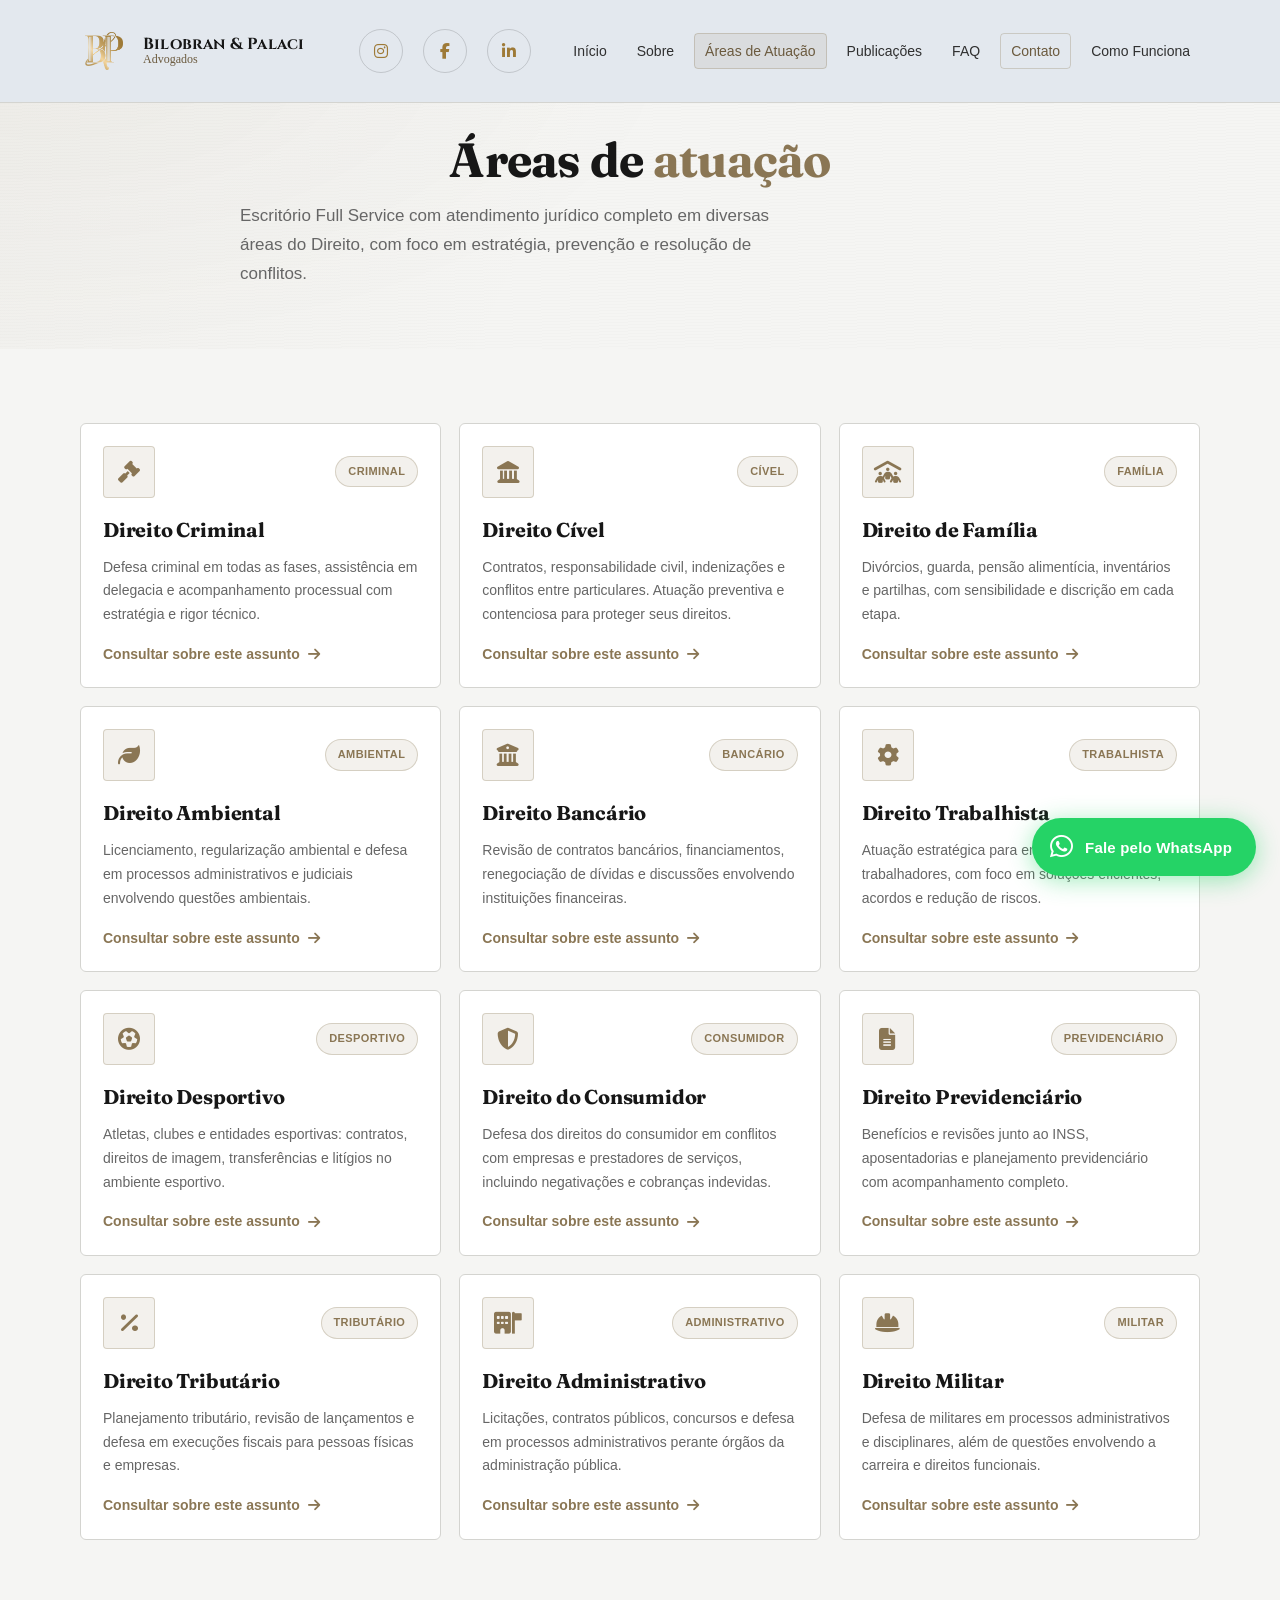
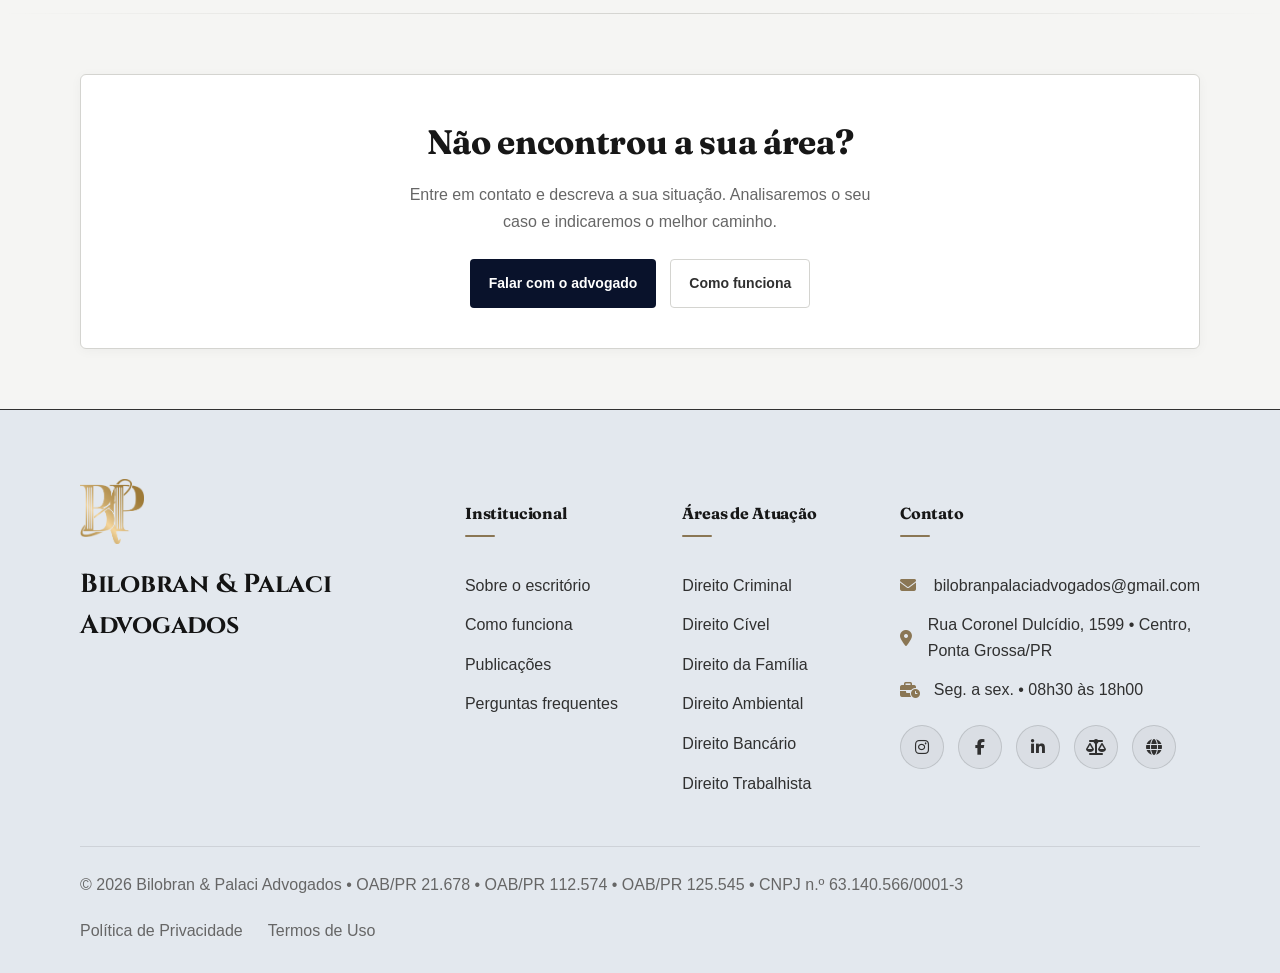
==== commit 17b04aa9: "Mudança de estilos e adição de Logo" ====
--- a/areas.html
+++ b/areas.html
@@ -44,7 +44,7 @@
         <a class="brand" href="/" aria-label="Ir para o início">
           <span class="brand-mark" aria-hidden="true">
             <div class="logo">
-              <img src="./assets/logoComfundo.png" alt="Bilobran&Palaci" />
+              <img src="./assets/logoSemfundo.png" alt="Bilobran&Palaci" />
             </div>
           </span>
           <span class="brand-text">
@@ -98,10 +98,10 @@
             <li><a href="/">Início</a></li>
             <li><a href="/sobre">Sobre</a></li>
             <li><a href="/areas" class="active">Áreas de Atuação</a></li>
-            <li><a href="/como-funciona">Como Funciona</a></li>
             <li><a href="/publicacoes">Publicações</a></li>
             <li><a href="/faq">FAQ</a></li>
             <li><a href="/contato" class="cta-link">Contato</a></li>
+            <li><a href="/como-funciona">Como Funciona</a></li>
           </ul>
         </nav>
       </div>
@@ -391,17 +391,11 @@
         <div class="footer-top">
           <div class="footer-brand">
             <div class="footer-logo">
-              <i class="fa-solid fa-scale-balanced"></i>
-            </div>
-
-            <div>
+              <img src="./assets/logoSemfundo.png">
+            </div>
+
+            <div class="footer-title">
               <h3>Bilobran & Palaci Advogados</h3>
-
-              <p>
-                Escritório Full Service com atuação completa nas mais diversas
-                áreas do Direito, pautado pela ética, transparência e
-                compromisso na defesa dos interesses de seus clientes.
-              </p>
             </div>
           </div>
 
@@ -502,7 +496,8 @@
         <div class="footer-bottom">
           <span>
             © <span id="year"></span> Bilobran & Palaci Advogados • OAB/PR
-            112.574 • OAB/PR 125.545
+            21.678 • OAB/PR 112.574 • OAB/PR 125.545 • CNPJ n.º
+            63.140.566/0001-3
           </span>
 
           <div class="footer-bottom-links">
--- a/styles.css
+++ b/styles.css
@@ -26,6 +26,9 @@
   --accent: #8a7654;
   --accent-soft: rgba(138, 118, 84, 0.1);
   --accent-border: rgba(138, 118, 84, 0.28);
+  /* Bronze profundo — mesma família do --accent, reservado para textos pequenos
+     sobre superfícies claras (header/footer), garantindo contraste de leitura. */
+  --accent-strong: #6b5a3e;
 
   --shadow: 0 2px 12px rgba(0, 0, 0, 0.04);
   --shadow-hover: 0 4px 18px rgba(0, 0, 0, 0.06);
@@ -128,7 +131,7 @@
   top: 0;
   z-index: 50;
   padding: 27px 0;
-  background: #09122b;
+  background: #e3e8ee;
   backdrop-filter: blur(10px);
   border-bottom: 1px solid var(--border);
 }
@@ -160,7 +163,6 @@
   align-items: center;
   gap: 18px;
   padding: 3px;
-  background: #09122b;
   border-radius: var(--radius-md);
   color: var(--text-primary);
   transition:
@@ -177,17 +179,18 @@
   display: flex;
   flex-direction: column;
   line-height: 1.05;
+  color: black;
 }
 .brand-name {
   font-family: Cinzel;
   font-weight: 700;
   letter-spacing: 0.2px;
-  color: #ffffff;
+  color: #171717;
 }
 .brand-sub {
   font-family: Century-Gothic;
   font-size: 12px;
-  color: rgba(255, 255, 255, 0.62);
+  color: var(--accent-strong);
 }
 
 .nav {
@@ -198,8 +201,8 @@
 .nav-toggle {
   display: none;
   background: transparent;
-  border: 1px solid rgba(255, 255, 255, 0.3);
-  color: #ffffff;
+  border: 1px solid rgba(23, 23, 23, 0.22);
+  color: var(--text-primary);
   width: 44px;
   height: 44px;
   border-radius: var(--radius-md);
@@ -212,7 +215,7 @@
   margin: auto;
   width: 18px;
   height: 2px;
-  background: #ffffff;
+  background: var(--text-primary);
   border-radius: 999px;
 }
 .nav-toggle-icon::before,
@@ -223,7 +226,7 @@
   right: 0;
   height: 2px;
   border-radius: 999px;
-  background: #ffffff;
+  background: var(--text-primary);
   transition:
     transform 0.25s var(--ease),
     top 0.25s var(--ease),
@@ -248,7 +251,7 @@
 .nav-list a {
   padding: 9px 10px;
   border-radius: var(--radius-md);
-  color: rgba(255, 255, 255, 0.78);
+  color: var(--text-secondary);
   transition:
     background 0.25s var(--ease),
     transform 0.25s var(--ease),
@@ -258,25 +261,25 @@
   white-space: nowrap;
 }
 .nav-list a:hover {
-  background: rgba(255, 255, 255, 0.08);
-  color: #ffffff;
+  background: var(--accent-soft);
+  color: var(--accent-strong);
   transform: translateY(-1px);
 }
 
 .nav-list .cta-link {
   background: transparent;
   border: 1px solid var(--accent-border);
-  color: var(--accent);
+  color: var(--accent-strong);
 }
 .nav-list .cta-link:hover {
-  background: var(--accent);
-  border-color: var(--accent);
-  color: #09122b;
+  background: var(--accent-strong);
+  border-color: var(--accent-strong);
+  color: #ffffff;
 }
 
 /* Active nav link */
 .nav-list a.active {
-  color: var(--accent);
+  color: var(--accent-strong);
   background: var(--accent-soft);
   border: 1px solid var(--accent-border);
 }
@@ -1338,8 +1341,8 @@
 /* Footer */
 .footer {
   padding: 70px 0 30px;
-  background: #09122b;
-  color: #e9e9e7;
+  background: #e3e8ee;
+  color: var(--text-secondary);
   border-top: 1px solid var(--text-secondary);
 }
 
@@ -1363,9 +1366,7 @@
   justify-content: center;
   font-size: 28px;
   border-radius: var(--radius-md);
-  background: rgba(138, 118, 84, 0.16);
-  border: 1px solid rgba(138, 118, 84, 0.4);
-  color: #d9c9a8;
+  color: var(--accent);
   margin-bottom: 20px;
 }
 
@@ -1373,20 +1374,33 @@
   margin: 0 0 15px;
   font-size: 26px;
   font-family: var(--font-serif);
-  color: #fff;
+  color: #141414;
 }
 
 .footer-brand p {
   line-height: 1.8;
-  color: rgba(233, 233, 231, 0.75);
+  color: var(--text-secondary);
   max-width: 420px;
 }
 
 .footer-links-column h4 {
-  margin-bottom: 20px;
+  position: relative;
+  margin-bottom: 22px;
+  padding-bottom: 10px;
   font-size: 16px;
   font-family: var(--font-serif);
-  color: #fff;
+  color: var(--text-primary);
+}
+/* Filete bronze sob o título — destaque institucional sem alterar o HTML */
+.footer-links-column h4::after {
+  content: "";
+  position: absolute;
+  left: 0;
+  bottom: 0;
+  width: 30px;
+  height: 2px;
+  border-radius: 999px;
+  background: var(--accent);
 }
 
 .footer-links-column {
@@ -1396,11 +1410,13 @@
 }
 
 .footer-links-column a {
-  color: rgba(233, 233, 231, 0.75);
-  transition: 0.3s;
+  color: var(--text-secondary);
+  transition:
+    color 0.3s var(--ease),
+    padding-left 0.3s var(--ease);
 }
 .footer-links-column a:hover {
-  color: #d9c9a8;
+  color: var(--accent-strong);
   padding-left: 6px;
 }
 
@@ -1408,10 +1424,10 @@
   display: flex;
   align-items: center;
   gap: 14px;
-  color: rgba(233, 233, 231, 0.75);
+  color: var(--text-secondary);
 }
 .footer-info i {
-  color: #d9c9a8;
+  color: var(--accent);
   width: 20px;
 }
 
@@ -1427,10 +1443,10 @@
   align-items: center;
   justify-content: center;
   border-radius: 50%;
-  background: rgba(255, 255, 255, 0.06);
-  border: 1px solid rgba(255, 255, 255, 0.12);
+  background: rgba(23, 23, 23, 0.04);
+  border: 1px solid rgba(23, 23, 23, 0.14);
   font-size: 17px;
-  color: #e9e9e7;
+  color: var(--text-secondary);
   transition: 0.35s;
 }
 .social:hover {
@@ -1442,7 +1458,7 @@
 .footer-divider {
   margin: 50px 0 25px;
   height: 1px;
-  background: rgba(255, 255, 255, 0.12);
+  background: rgba(23, 23, 23, 0.1);
 }
 
 .footer-bottom {
@@ -1451,7 +1467,7 @@
   align-items: center;
   gap: 20px;
   flex-wrap: wrap;
-  color: rgba(233, 233, 231, 0.6);
+  color: var(--text-muted);
 }
 
 .footer-bottom-links {
@@ -1459,6 +1475,13 @@
   gap: 25px;
   align-items: center;
   flex-wrap: wrap;
+}
+/* Hover dos links institucionais (não afeta o botão "Voltar ao topo") */
+.footer-bottom-links a:not(.to-top) {
+  transition: color 0.3s var(--ease);
+}
+.footer-bottom-links a:not(.to-top):hover {
+  color: var(--accent-strong);
 }
 
 .to-top {
@@ -1467,11 +1490,12 @@
   gap: 8px;
   padding: 10px 16px;
   border-radius: 999px;
-  background: rgba(255, 255, 255, 0.06);
+  background: rgba(23, 23, 23, 0.05);
+  color: var(--text-secondary);
   transition: 0.3s;
 }
 .to-top:hover {
-  background: var(--accent);
+  background: var(--accent-strong);
   color: #fff;
 }
 
@@ -2238,7 +2262,7 @@
   justify-content: center;
   border-radius: 50%;
   background: transparent;
-  border: 1px solid rgba(255, 255, 255, 0.18);
+  border: 1px solid rgba(23, 23, 23, 0.16);
   text-decoration: none;
   transition:
     transform 0.25s var(--ease),
@@ -2258,7 +2282,7 @@
   border-color: var(--accent);
 }
 .header-social:hover i {
-  color: #09122b;
+  color: var(--text-primary);
   transform: scale(1.08);
 }
 .header-social:focus-visible {
@@ -2425,7 +2449,7 @@
 .nav-toggle:hover .nav-toggle-icon,
 .nav-toggle:hover .nav-toggle-icon::before,
 .nav-toggle:hover .nav-toggle-icon::after {
-  background: var(--accent);
+  background: var(--accent-strong);
 }
 
 /* Ícones dos botões */
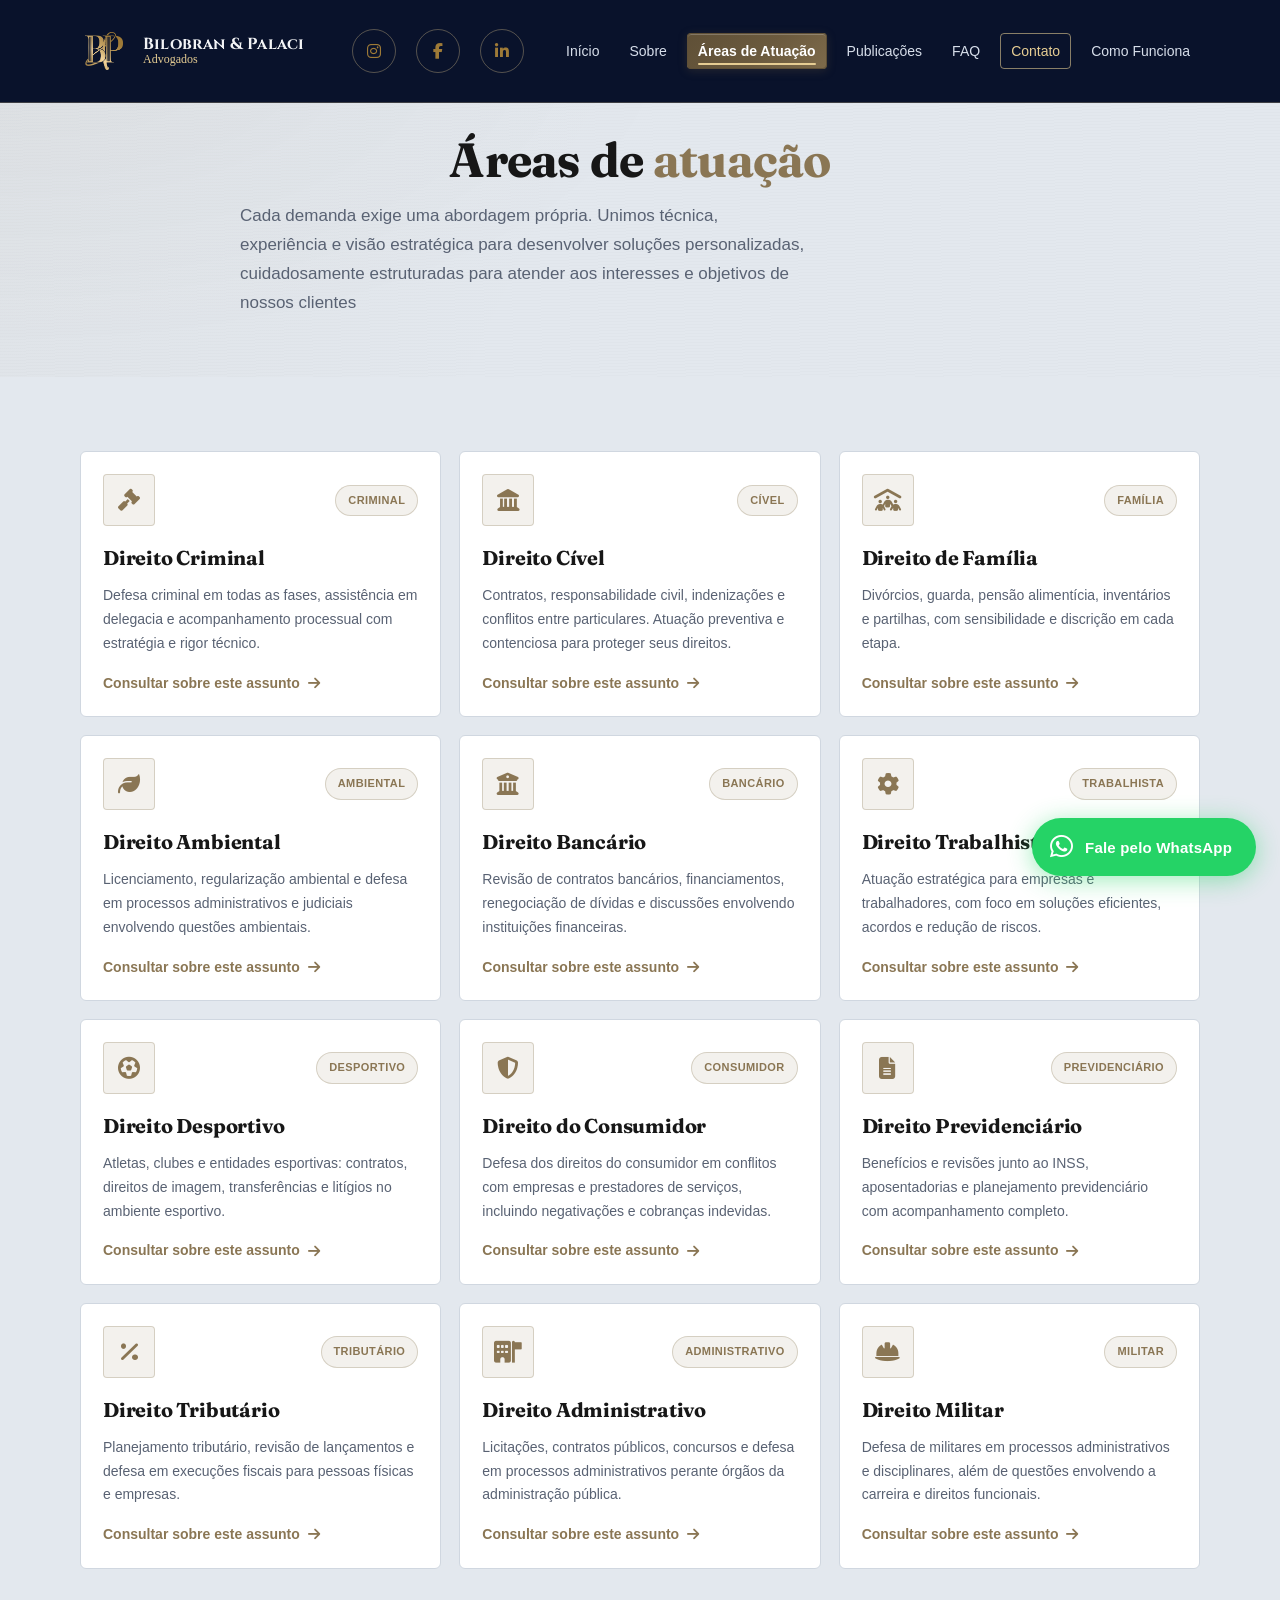
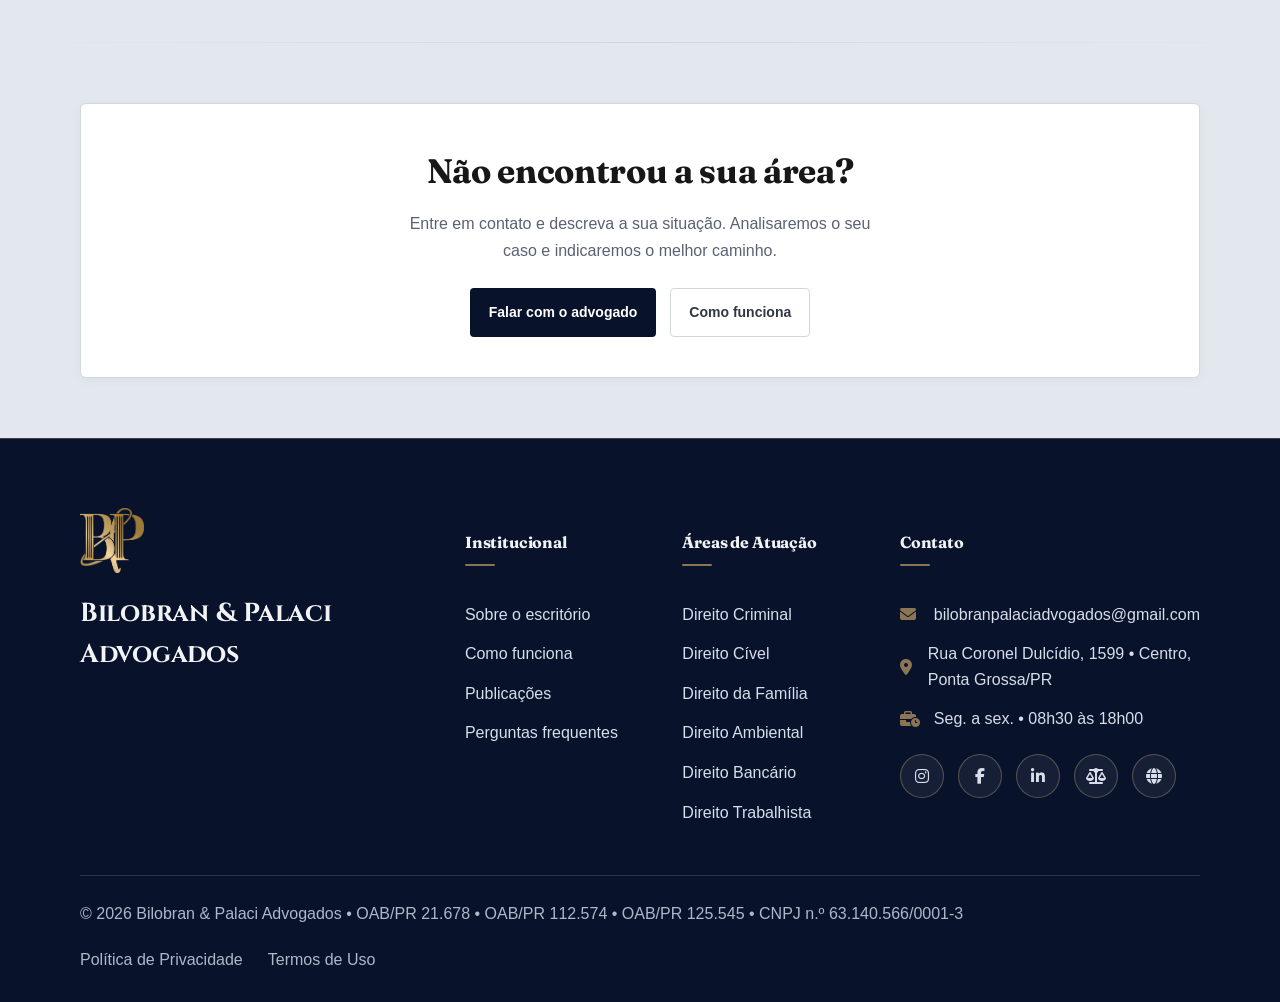
==== commit 47d388f7: "Ajustes de estruturas posiçoes e cores" ====
--- a/areas.html
+++ b/areas.html
@@ -121,9 +121,10 @@
           </h1>
 
           <p class="page-sub" data-reveal>
-            Escritório Full Service com atendimento jurídico completo em
-            diversas áreas do Direito, com foco em estratégia, prevenção e
-            resolução de conflitos.
+            Cada demanda exige uma abordagem própria. Unimos técnica,
+            experiência e visão estratégica para desenvolver soluções
+            personalizadas, cuidadosamente estruturadas para atender aos
+            interesses e objetivos de nossos clientes
           </p>
         </div>
       </section>
@@ -391,7 +392,7 @@
         <div class="footer-top">
           <div class="footer-brand">
             <div class="footer-logo">
-              <img src="./assets/logoSemfundo.png">
+              <img src="./assets/logoSemfundo.png" />
             </div>
 
             <div class="footer-title">
--- a/styles.css
+++ b/styles.css
@@ -9,25 +9,24 @@
 */
 
 :root {
-  --background: #f5f5f3;
+  --background: #e3e8ee;
   --surface: #ffffff;
-  --surface-secondary: #e9e9e7;
-
-  --border: #d4d4d0;
+  --surface-secondary: #edf0f4;
+
+  --border: #d0d7e0;
 
   --text-primary: #171717;
-  --text-secondary: #303030;
-  --text-muted: #666666;
-  --text-light: #999999;
-
-  --primary: #171717;
-  --primary-hover: #303030;
+  --text-secondary: #303744;
+  --text-muted: #596273;
+  --text-light: #7d8796;
+
+  --primary: #09122b;
+  --primary-hover: #162a61;
 
   --accent: #8a7654;
   --accent-soft: rgba(138, 118, 84, 0.1);
   --accent-border: rgba(138, 118, 84, 0.28);
-  /* Bronze profundo — mesma família do --accent, reservado para textos pequenos
-     sobre superfícies claras (header/footer), garantindo contraste de leitura. */
+  /* Bronze profundo para textos pequenos sobre superfícies claras. */
   --accent-strong: #6b5a3e;
 
   --shadow: 0 2px 12px rgba(0, 0, 0, 0.04);
@@ -131,9 +130,9 @@
   top: 0;
   z-index: 50;
   padding: 27px 0;
-  background: #e3e8ee;
+  background: #09122b;
   backdrop-filter: blur(10px);
-  border-bottom: 1px solid var(--border);
+  border-bottom: 1px solid rgba(230, 205, 147, 0.24);
 }
 
 .header-inner {
@@ -164,7 +163,7 @@
   gap: 18px;
   padding: 3px;
   border-radius: var(--radius-md);
-  color: var(--text-primary);
+  color: #f2f3f5;
   transition:
     transform 0.25s var(--ease),
     background 0.25s var(--ease);
@@ -173,24 +172,24 @@
 .brand-mark {
   display: grid;
   place-items: center;
-  color: var(--accent);
+  color: #e6cd93;
 }
 .brand-text {
   display: flex;
   flex-direction: column;
   line-height: 1.05;
-  color: black;
+  color: #f2f3f5;
 }
 .brand-name {
   font-family: Cinzel;
   font-weight: 700;
   letter-spacing: 0.2px;
-  color: #171717;
+  color: #f2f3f5;
 }
 .brand-sub {
   font-family: Century-Gothic;
   font-size: 12px;
-  color: var(--accent-strong);
+  color: #e6cd93;
 }
 
 .nav {
@@ -201,8 +200,8 @@
 .nav-toggle {
   display: none;
   background: transparent;
-  border: 1px solid rgba(23, 23, 23, 0.22);
-  color: var(--text-primary);
+  border: 1px solid rgba(230, 205, 147, 0.35);
+  color: #e6cd93;
   width: 44px;
   height: 44px;
   border-radius: var(--radius-md);
@@ -215,7 +214,7 @@
   margin: auto;
   width: 18px;
   height: 2px;
-  background: var(--text-primary);
+  background: #e6cd93;
   border-radius: 999px;
 }
 .nav-toggle-icon::before,
@@ -226,7 +225,7 @@
   right: 0;
   height: 2px;
   border-radius: 999px;
-  background: var(--text-primary);
+  background: #e6cd93;
   transition:
     transform 0.25s var(--ease),
     top 0.25s var(--ease),
@@ -251,7 +250,7 @@
 .nav-list a {
   padding: 9px 10px;
   border-radius: var(--radius-md);
-  color: var(--text-secondary);
+  color: #d7deea;
   transition:
     background 0.25s var(--ease),
     transform 0.25s var(--ease),
@@ -261,27 +260,50 @@
   white-space: nowrap;
 }
 .nav-list a:hover {
-  background: var(--accent-soft);
-  color: var(--accent-strong);
+  background: rgba(230, 205, 147, 0.13);
+  color: #f0dba8;
   transform: translateY(-1px);
 }
 
 .nav-list .cta-link {
   background: transparent;
-  border: 1px solid var(--accent-border);
-  color: var(--accent-strong);
+  border: 1px solid rgba(230, 205, 147, 0.58);
+  color: #e6cd93;
 }
 .nav-list .cta-link:hover {
-  background: var(--accent-strong);
-  border-color: var(--accent-strong);
-  color: #ffffff;
+  background: #b89a60;
+  border-color: #b89a60;
+  color: #09122b;
 }
 
 /* Active nav link */
 .nav-list a.active {
-  color: var(--accent-strong);
-  background: var(--accent-soft);
-  border: 1px solid var(--accent-border);
+  position: relative;
+  color: #ffffff;
+  font-weight: 600;
+  background: linear-gradient(135deg, #5f5037 0%, #6b5a3e 55%, #7d6a4a 100%);
+  border: 1px solid #5f5037;
+  box-shadow:
+    inset 0 1px 0 rgba(255, 255, 255, 0.22),
+    0 2px 10px rgba(107, 90, 62, 0.28);
+}
+/* Fio champagne no rodapé do item ativo */
+.nav-list a.active::after {
+  content: "";
+  position: absolute;
+  left: 10px;
+  right: 10px;
+  bottom: 3px;
+  height: 2px;
+  border-radius: 999px;
+  background: #e6cd93;
+}
+/* Mantém o item ativo sólido ao passar o mouse */
+.nav-list a.active:hover {
+  color: #ffffff;
+  background: linear-gradient(135deg, #544730 0%, #604f36 55%, #6f5d40 100%);
+  border-color: #544730;
+  transform: translateY(-1px);
 }
 
 /* Mobile menu */
@@ -310,6 +332,14 @@
   }
   .nav-list a {
     padding: 12px 14px;
+    color: var(--text-secondary);
+  }
+  .nav-list a:hover {
+    background: var(--accent-soft);
+    color: var(--accent-strong);
+  }
+  .nav-list .cta-link {
+    color: var(--accent-strong);
   }
 }
 
@@ -1215,6 +1245,59 @@
   margin-bottom: 32px;
 }
 
+.contact-approach {
+  margin-top: 40px;
+  padding-top: 24px;
+  border-top: 1px solid var(--border);
+}
+.contact-approach h3 {
+  margin: 0 0 10px;
+  font-size: 22px;
+  line-height: 1.3;
+}
+.contact-approach p {
+  max-width: 58ch;
+  margin: 0;
+  color: var(--text-muted);
+  font-size: 15px;
+  line-height: 1.8;
+}
+.contact-approach-values {
+  display: flex;
+  align-items: center;
+  gap: 14px;
+  margin-top: 18px;
+  padding: 12px 14px;
+  border-left: 2px solid var(--accent);
+  background: var(--accent-soft);
+  color: var(--accent-strong);
+}
+.contact-approach-values > i {
+  flex: 0 0 auto;
+  font-size: 18px;
+}
+.contact-approach-values ul {
+  display: flex;
+  flex-wrap: wrap;
+  gap: 8px 18px;
+  margin: 0;
+  padding: 0;
+  list-style: none;
+}
+.contact-approach-values li {
+  display: inline-flex;
+  align-items: center;
+  gap: 7px;
+  font-size: 13px;
+  font-weight: 600;
+}
+.contact-approach-values li::before {
+  content: "";
+  width: 5px;
+  height: 5px;
+  border-radius: 50%;
+  background: var(--accent);
+}
 /* Botão */
 .btn-whatsapp {
   width: 100%;
@@ -1226,6 +1309,13 @@
   color: #fff;
   transition: 0.3s;
 }
+.contact-highlight .btn-whatsapp + .btn-whatsapp {
+  margin-top: 12px;
+  background: #25d366;
+}
+.contact-highlight .btn-whatsapp + .btn-whatsapp:hover {
+  background: #1ebe57;
+}
 .btn-whatsapp:hover {
   transform: translateY(-3px);
   background: var(--primary-hover);
@@ -1341,9 +1431,9 @@
 /* Footer */
 .footer {
   padding: 70px 0 30px;
-  background: #e3e8ee;
-  color: var(--text-secondary);
-  border-top: 1px solid var(--text-secondary);
+  background: #09122b;
+  color: #d7deea;
+  border-top: 1px solid rgba(230, 205, 147, 0.24);
 }
 
 .footer-top {
@@ -1374,12 +1464,12 @@
   margin: 0 0 15px;
   font-size: 26px;
   font-family: var(--font-serif);
-  color: #141414;
+  color: #f2f3f5;
 }
 
 .footer-brand p {
   line-height: 1.8;
-  color: var(--text-secondary);
+  color: #c4ccd8;
   max-width: 420px;
 }
 
@@ -1389,7 +1479,7 @@
   padding-bottom: 10px;
   font-size: 16px;
   font-family: var(--font-serif);
-  color: var(--text-primary);
+  color: #f2f3f5;
 }
 /* Filete bronze sob o título — destaque institucional sem alterar o HTML */
 .footer-links-column h4::after {
@@ -1410,13 +1500,13 @@
 }
 
 .footer-links-column a {
-  color: var(--text-secondary);
+  color: #d7deea;
   transition:
     color 0.3s var(--ease),
     padding-left 0.3s var(--ease);
 }
 .footer-links-column a:hover {
-  color: var(--accent-strong);
+  color: #e6cd93;
   padding-left: 6px;
 }
 
@@ -1424,10 +1514,10 @@
   display: flex;
   align-items: center;
   gap: 14px;
-  color: var(--text-secondary);
+  color: #d7deea;
 }
 .footer-info i {
-  color: var(--accent);
+  color: #e6cd93;
   width: 20px;
 }
 
@@ -1443,14 +1533,14 @@
   align-items: center;
   justify-content: center;
   border-radius: 50%;
-  background: rgba(23, 23, 23, 0.04);
-  border: 1px solid rgba(23, 23, 23, 0.14);
+  background: rgba(255, 255, 255, 0.06);
+  border: 1px solid rgba(230, 205, 147, 0.3);
   font-size: 17px;
-  color: var(--text-secondary);
+  color: #e6cd93;
   transition: 0.35s;
 }
 .social:hover {
-  background: var(--accent);
+  background: #b89a60;
   color: #fff;
   transform: translateY(-4px);
 }
@@ -1458,7 +1548,7 @@
 .footer-divider {
   margin: 50px 0 25px;
   height: 1px;
-  background: rgba(23, 23, 23, 0.1);
+  background: rgba(226, 232, 240, 0.16);
 }
 
 .footer-bottom {
@@ -1467,7 +1557,7 @@
   align-items: center;
   gap: 20px;
   flex-wrap: wrap;
-  color: var(--text-muted);
+  color: #aeb8c8;
 }
 
 .footer-bottom-links {
@@ -1481,7 +1571,7 @@
   transition: color 0.3s var(--ease);
 }
 .footer-bottom-links a:not(.to-top):hover {
-  color: var(--accent-strong);
+  color: #e6cd93;
 }
 
 .to-top {
@@ -1490,12 +1580,12 @@
   gap: 8px;
   padding: 10px 16px;
   border-radius: 999px;
-  background: rgba(23, 23, 23, 0.05);
-  color: var(--text-secondary);
+  background: rgba(255, 255, 255, 0.08);
+  color: #d7deea;
   transition: 0.3s;
 }
 .to-top:hover {
-  background: var(--accent-strong);
+  background: #b89a60;
   color: #fff;
 }
 
@@ -2262,7 +2352,7 @@
   justify-content: center;
   border-radius: 50%;
   background: transparent;
-  border: 1px solid rgba(23, 23, 23, 0.16);
+  border: 1px solid rgba(230, 205, 147, 0.34);
   text-decoration: none;
   transition:
     transform 0.25s var(--ease),
@@ -2278,15 +2368,15 @@
 }
 .header-social:hover {
   transform: translateY(-2px);
-  background: var(--accent);
-  border-color: var(--accent);
+  background: #b89a60;
+  border-color: #b89a60;
 }
 .header-social:hover i {
-  color: var(--text-primary);
+  color: #09122b;
   transform: scale(1.08);
 }
 .header-social:focus-visible {
-  box-shadow: 0 0 0 3px var(--accent-border);
+  box-shadow: 0 0 0 3px rgba(230, 205, 147, 0.55);
 }
 
 .header-social:focus {
@@ -2294,7 +2384,7 @@
 }
 
 .header-social:focus-visible {
-  box-shadow: 0 0 0 3px var(--accent-border);
+  box-shadow: 0 0 0 3px rgba(230, 205, 147, 0.55);
 }
 
 @media (max-width: 1040px) {
@@ -2449,7 +2539,7 @@
 .nav-toggle:hover .nav-toggle-icon,
 .nav-toggle:hover .nav-toggle-icon::before,
 .nav-toggle:hover .nav-toggle-icon::after {
-  background: var(--accent-strong);
+  background: #ffffff;
 }
 
 /* Ícones dos botões */
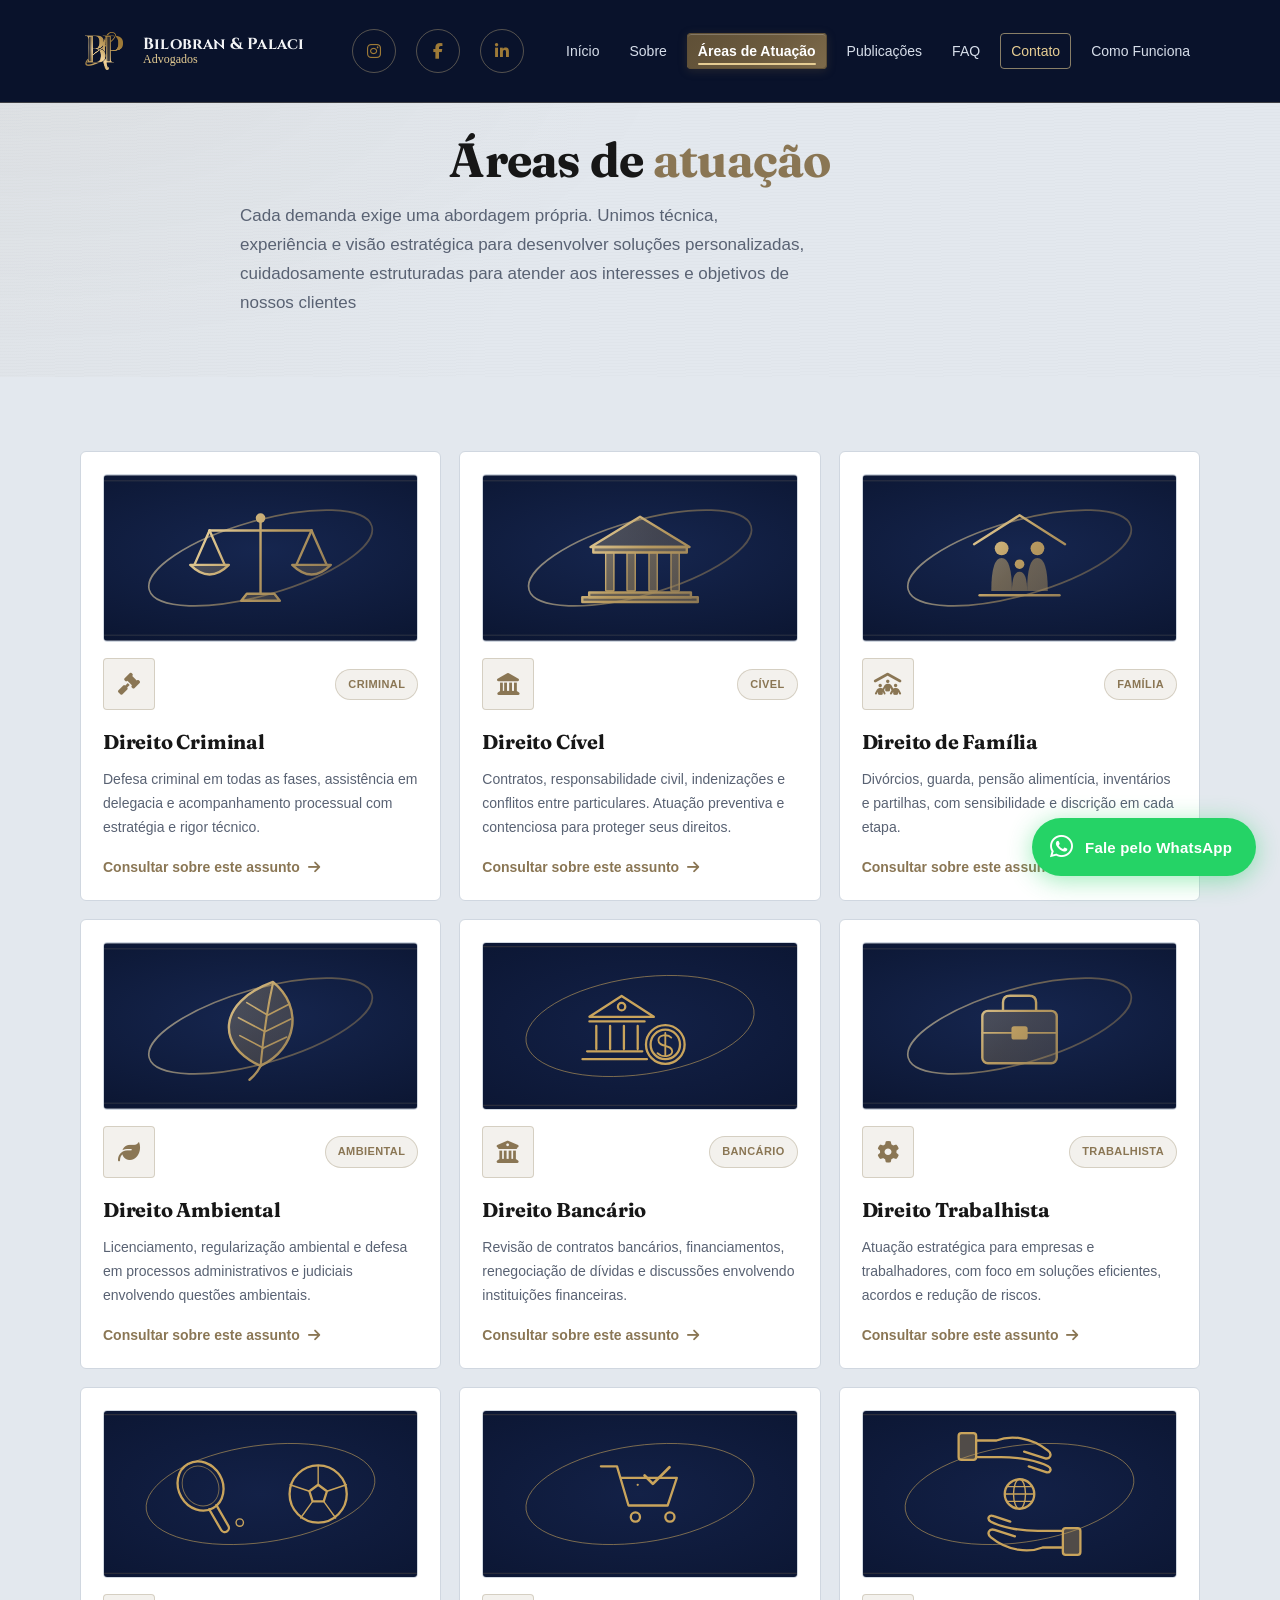
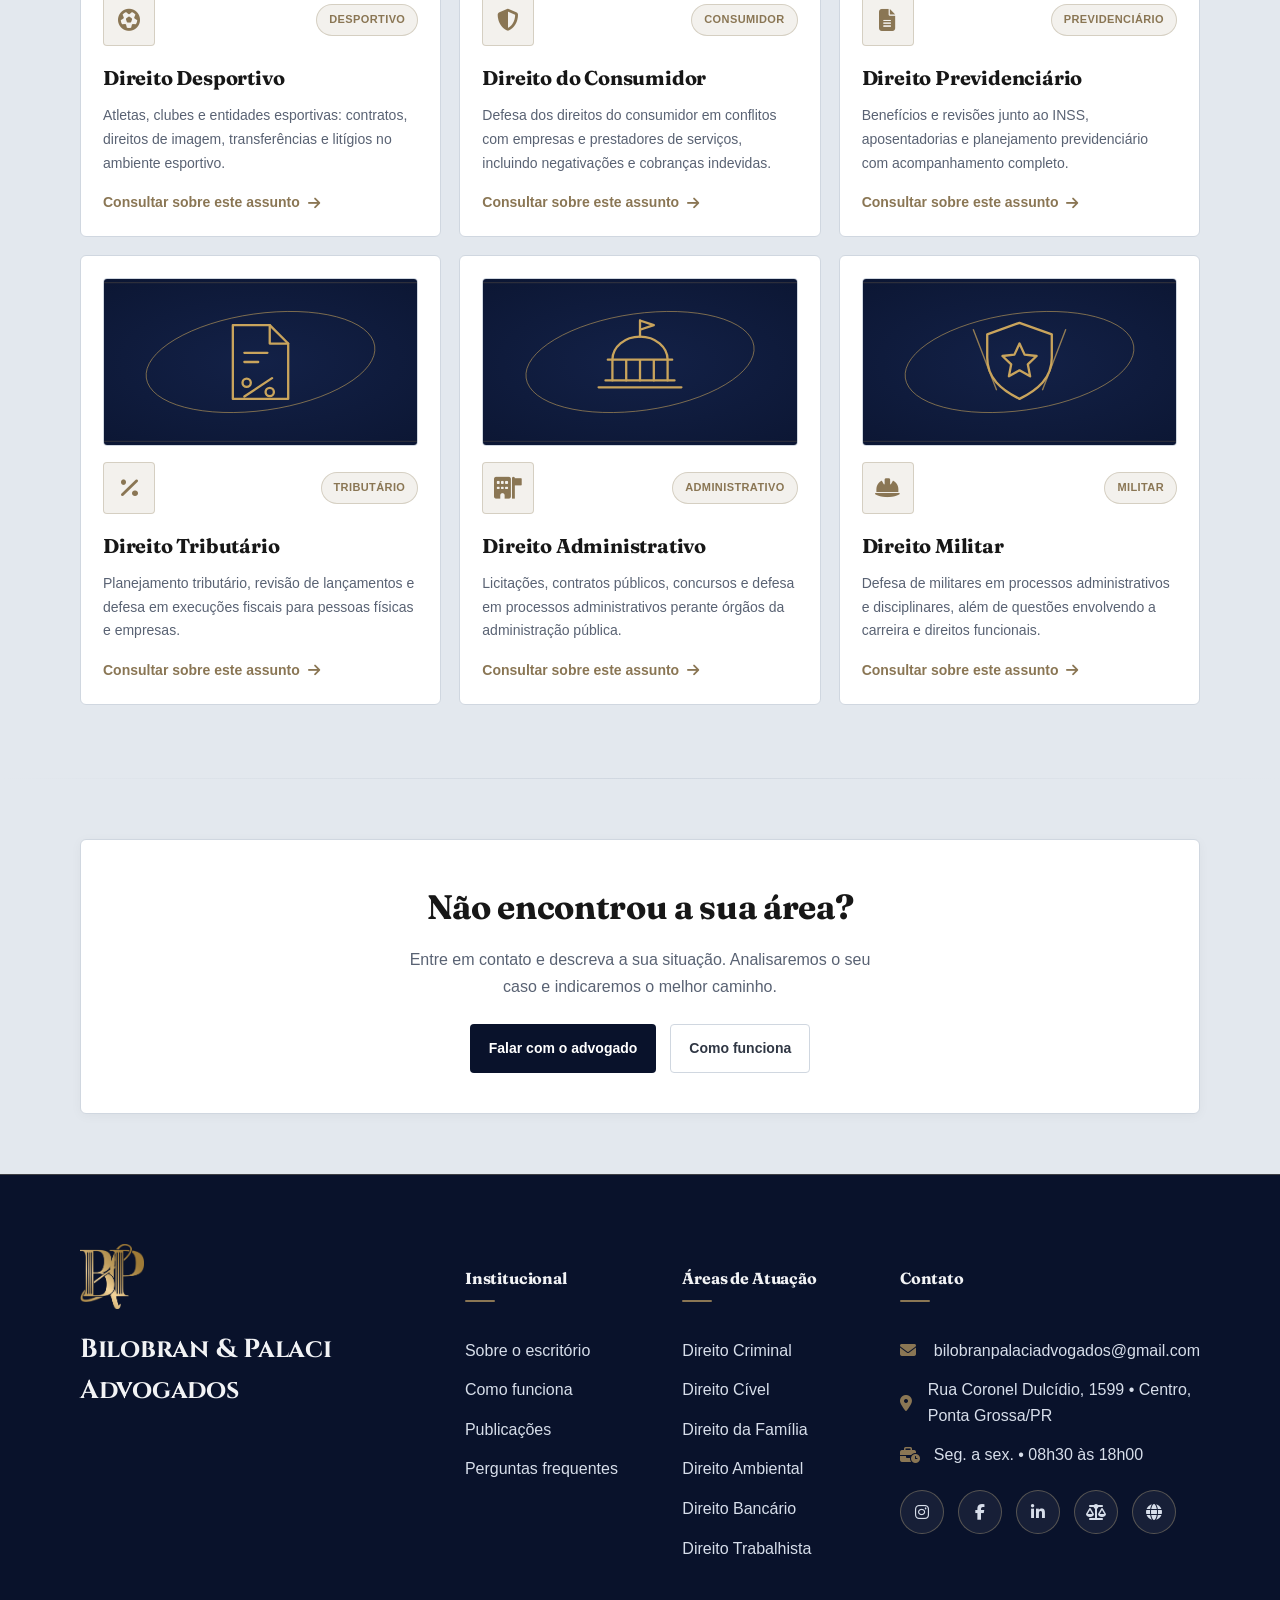
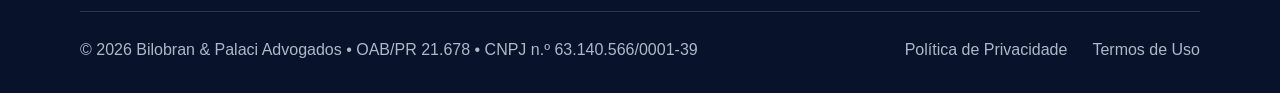
==== commit ba533cdd: "Adiçao de imagens as areas de Atuação" ====
--- a/areas.html
+++ b/areas.html
@@ -135,6 +135,9 @@
           <div class="areas-grid">
             <!-- Direito Criminal -->
             <article class="area-card-modern" data-reveal>
+              <div class="area-media" aria-hidden="true">
+                <img src="./assets/direito-criminal.svg" alt="" loading="lazy" />
+              </div>
               <div class="area-card-top">
                 <div class="area-card-icon" aria-hidden="true">
                   <i class="fa-solid fa-gavel"></i>
@@ -154,6 +157,9 @@
 
             <!-- Direito Cível -->
             <article class="area-card-modern" data-reveal>
+              <div class="area-media" aria-hidden="true">
+                <img src="./assets/direito-civel.svg" alt="" loading="lazy" />
+              </div>
               <div class="area-card-top">
                 <div class="area-card-icon" aria-hidden="true">
                   <i class="fa-solid fa-landmark"></i>
@@ -174,6 +180,9 @@
 
             <!-- Direito de Família -->
             <article class="area-card-modern" data-reveal>
+              <div class="area-media" aria-hidden="true">
+                <img src="./assets/direito-familia.svg" alt="" loading="lazy" />
+              </div>
               <div class="area-card-top">
                 <div class="area-card-icon" aria-hidden="true">
                   <i class="fa-solid fa-people-roof"></i>
@@ -193,6 +202,9 @@
 
             <!-- Direito Ambiental -->
             <article class="area-card-modern" data-reveal>
+              <div class="area-media" aria-hidden="true">
+                <img src="./assets/direito-ambiental.svg" alt="" loading="lazy" />
+              </div>
               <div class="area-card-top">
                 <div class="area-card-icon" aria-hidden="true">
                   <i class="fa-solid fa-leaf"></i>
@@ -212,6 +224,9 @@
 
             <!-- Direito Bancário -->
             <article class="area-card-modern" data-reveal>
+              <div class="area-media" aria-hidden="true">
+                <img src="./assets/direito-bancario.svg" alt="" loading="lazy" />
+              </div>
               <div class="area-card-top">
                 <div class="area-card-icon" aria-hidden="true">
                   <i class="fa-solid fa-building-columns"></i>
@@ -231,6 +246,13 @@
 
             <!-- Direito Trabalhista -->
             <article class="area-card-modern" data-reveal>
+              <div class="area-media" aria-hidden="true">
+                <img
+                  src="./assets/direito-trabalhista.svg"
+                  alt=""
+                  loading="lazy"
+                />
+              </div>
               <div class="area-card-top">
                 <div class="area-card-icon" aria-hidden="true">
                   <i class="fa-solid fa-gear"></i>
@@ -250,6 +272,9 @@
 
             <!-- Direito Desportivo -->
             <article class="area-card-modern" data-reveal>
+              <div class="area-media" aria-hidden="true">
+                <img src="./assets/direito-desportivo.svg" alt="" loading="lazy" />
+              </div>
               <div class="area-card-top">
                 <div class="area-card-icon" aria-hidden="true">
                   <i class="fa-solid fa-futbol"></i>
@@ -269,6 +294,13 @@
 
             <!-- Direito do Consumidor -->
             <article class="area-card-modern" data-reveal>
+              <div class="area-media" aria-hidden="true">
+                <img
+                  src="./assets/direito-consumidor.svg"
+                  alt=""
+                  loading="lazy"
+                />
+              </div>
               <div class="area-card-top">
                 <div class="area-card-icon" aria-hidden="true">
                   <i class="fa-solid fa-shield-halved"></i>
@@ -289,6 +321,13 @@
 
             <!-- Direito Previdenciário -->
             <article class="area-card-modern" data-reveal>
+              <div class="area-media" aria-hidden="true">
+                <img
+                  src="./assets/direito-previdenciario.svg"
+                  alt=""
+                  loading="lazy"
+                />
+              </div>
               <div class="area-card-top">
                 <div class="area-card-icon" aria-hidden="true">
                   <i class="fa-solid fa-file-lines"></i>
@@ -308,6 +347,9 @@
 
             <!-- Direito Tributário -->
             <article class="area-card-modern" data-reveal>
+              <div class="area-media" aria-hidden="true">
+                <img src="./assets/direito-tributario.svg" alt="" loading="lazy" />
+              </div>
               <div class="area-card-top">
                 <div class="area-card-icon" aria-hidden="true">
                   <i class="fa-solid fa-percent"></i>
@@ -327,6 +369,13 @@
 
             <!-- Direito Administrativo -->
             <article class="area-card-modern" data-reveal>
+              <div class="area-media" aria-hidden="true">
+                <img
+                  src="./assets/direito-administrativo.svg"
+                  alt=""
+                  loading="lazy"
+                />
+              </div>
               <div class="area-card-top">
                 <div class="area-card-icon" aria-hidden="true">
                   <i class="fa-solid fa-building-flag"></i>
@@ -346,6 +395,9 @@
 
             <!-- Direito Militar -->
             <article class="area-card-modern" data-reveal>
+              <div class="area-media" aria-hidden="true">
+                <img src="./assets/direito-militar.svg" alt="" loading="lazy" />
+              </div>
               <div class="area-card-top">
                 <div class="area-card-icon" aria-hidden="true">
                   <i class="fa-solid fa-helmet-safety"></i>
@@ -497,8 +549,8 @@
         <div class="footer-bottom">
           <span>
             © <span id="year"></span> Bilobran & Palaci Advogados • OAB/PR
-            21.678 • OAB/PR 112.574 • OAB/PR 125.545 • CNPJ n.º
-            63.140.566/0001-3
+            21.678 • CNPJ n.º
+            63.140.566/0001-39
           </span>
 
           <div class="footer-bottom-links">
--- a/styles.css
+++ b/styles.css
@@ -855,11 +855,19 @@
 }
 
 .areas-with-media .area-media {
-  height: 74px;
-  border-radius: var(--radius-md);
-  border: 1px dashed var(--border);
+  height: 144px;
+  border-radius: var(--radius-md);
+  border: 1px solid var(--border);
   background: var(--surface-secondary);
   margin-bottom: 12px;
+  overflow: hidden;
+}
+
+.areas-with-media .area-media img {
+  display: block;
+  width: 100%;
+  height: 100%;
+  object-fit: cover;
 }
 
 .area-card h3 {
@@ -1779,6 +1787,22 @@
   border-color: var(--accent-border);
   background: var(--surface);
   box-shadow: var(--shadow-hover);
+}
+
+.area-card-modern .area-media {
+  height: 168px;
+  border-radius: var(--radius-md);
+  border: 1px solid var(--border);
+  background: var(--surface-secondary);
+  margin-bottom: 16px;
+  overflow: hidden;
+}
+
+.area-card-modern .area-media img {
+  display: block;
+  width: 100%;
+  height: 100%;
+  object-fit: cover;
 }
 
 .area-card-top {
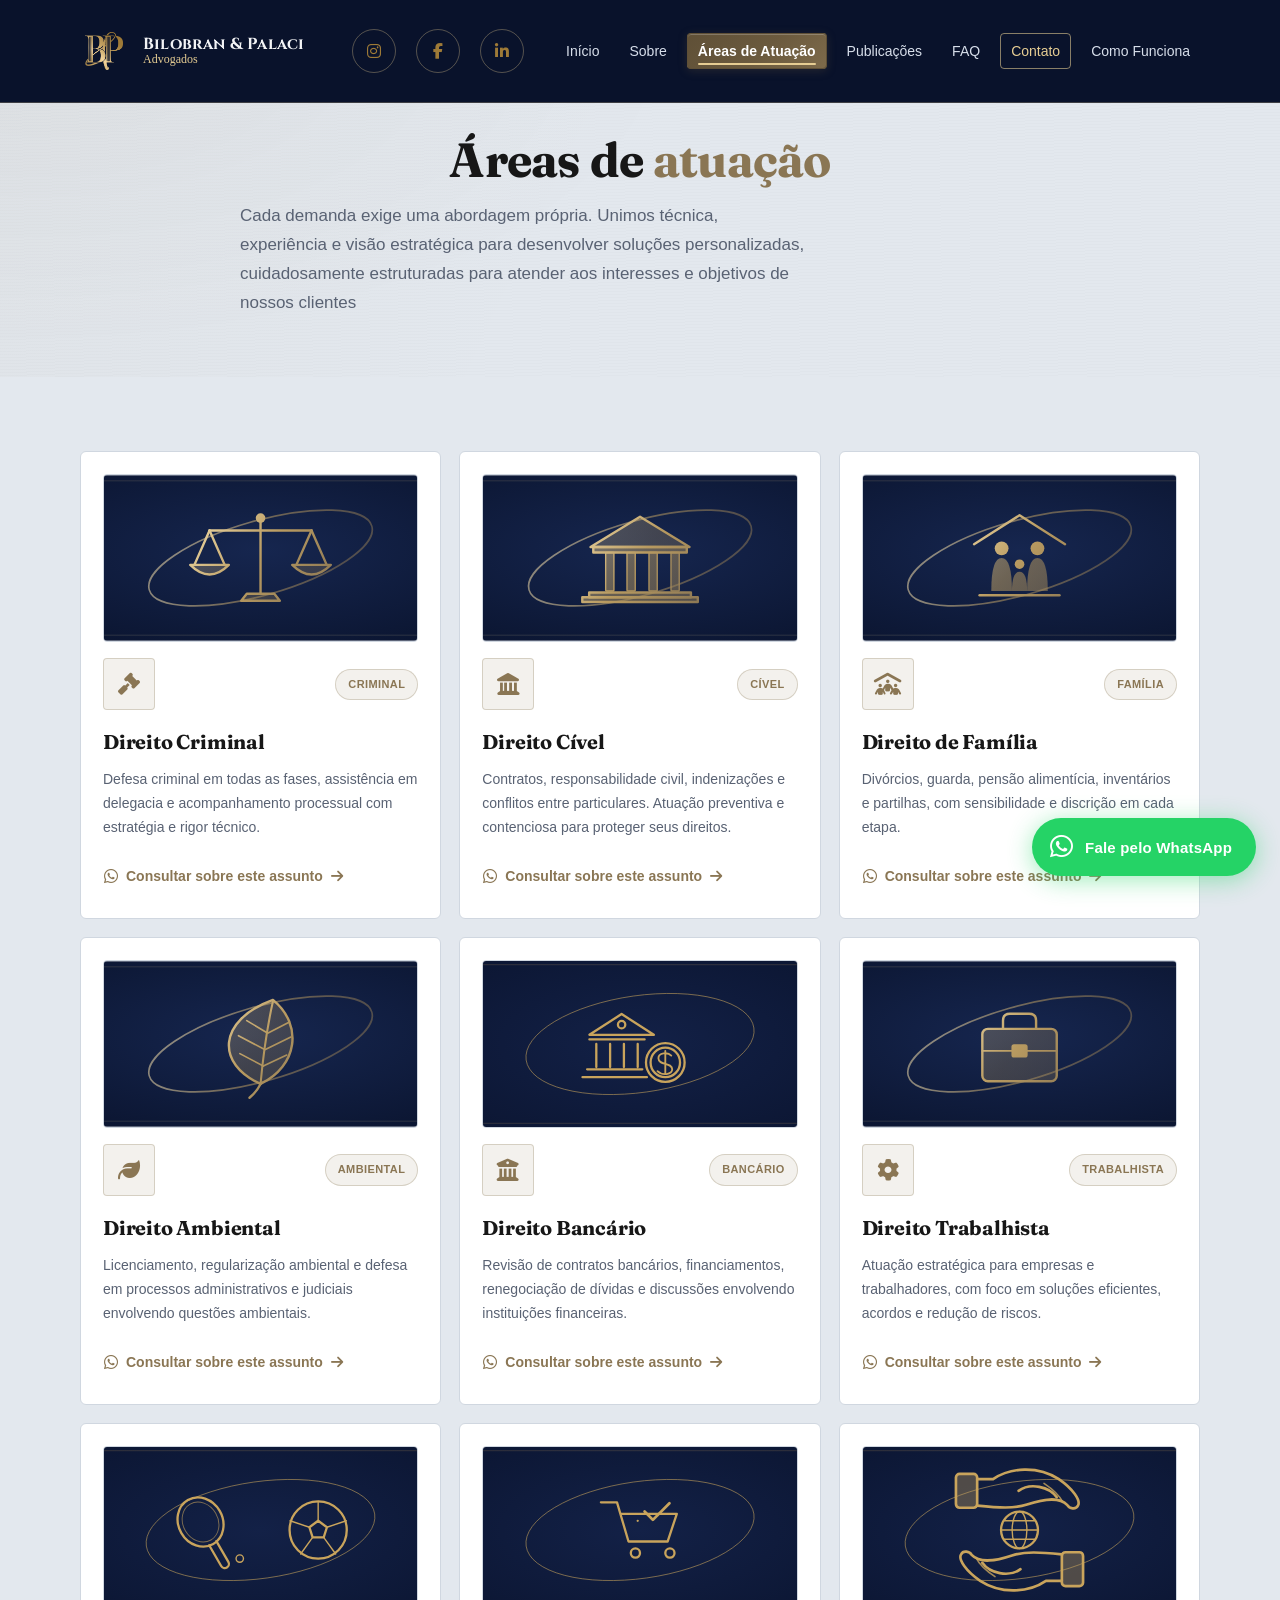
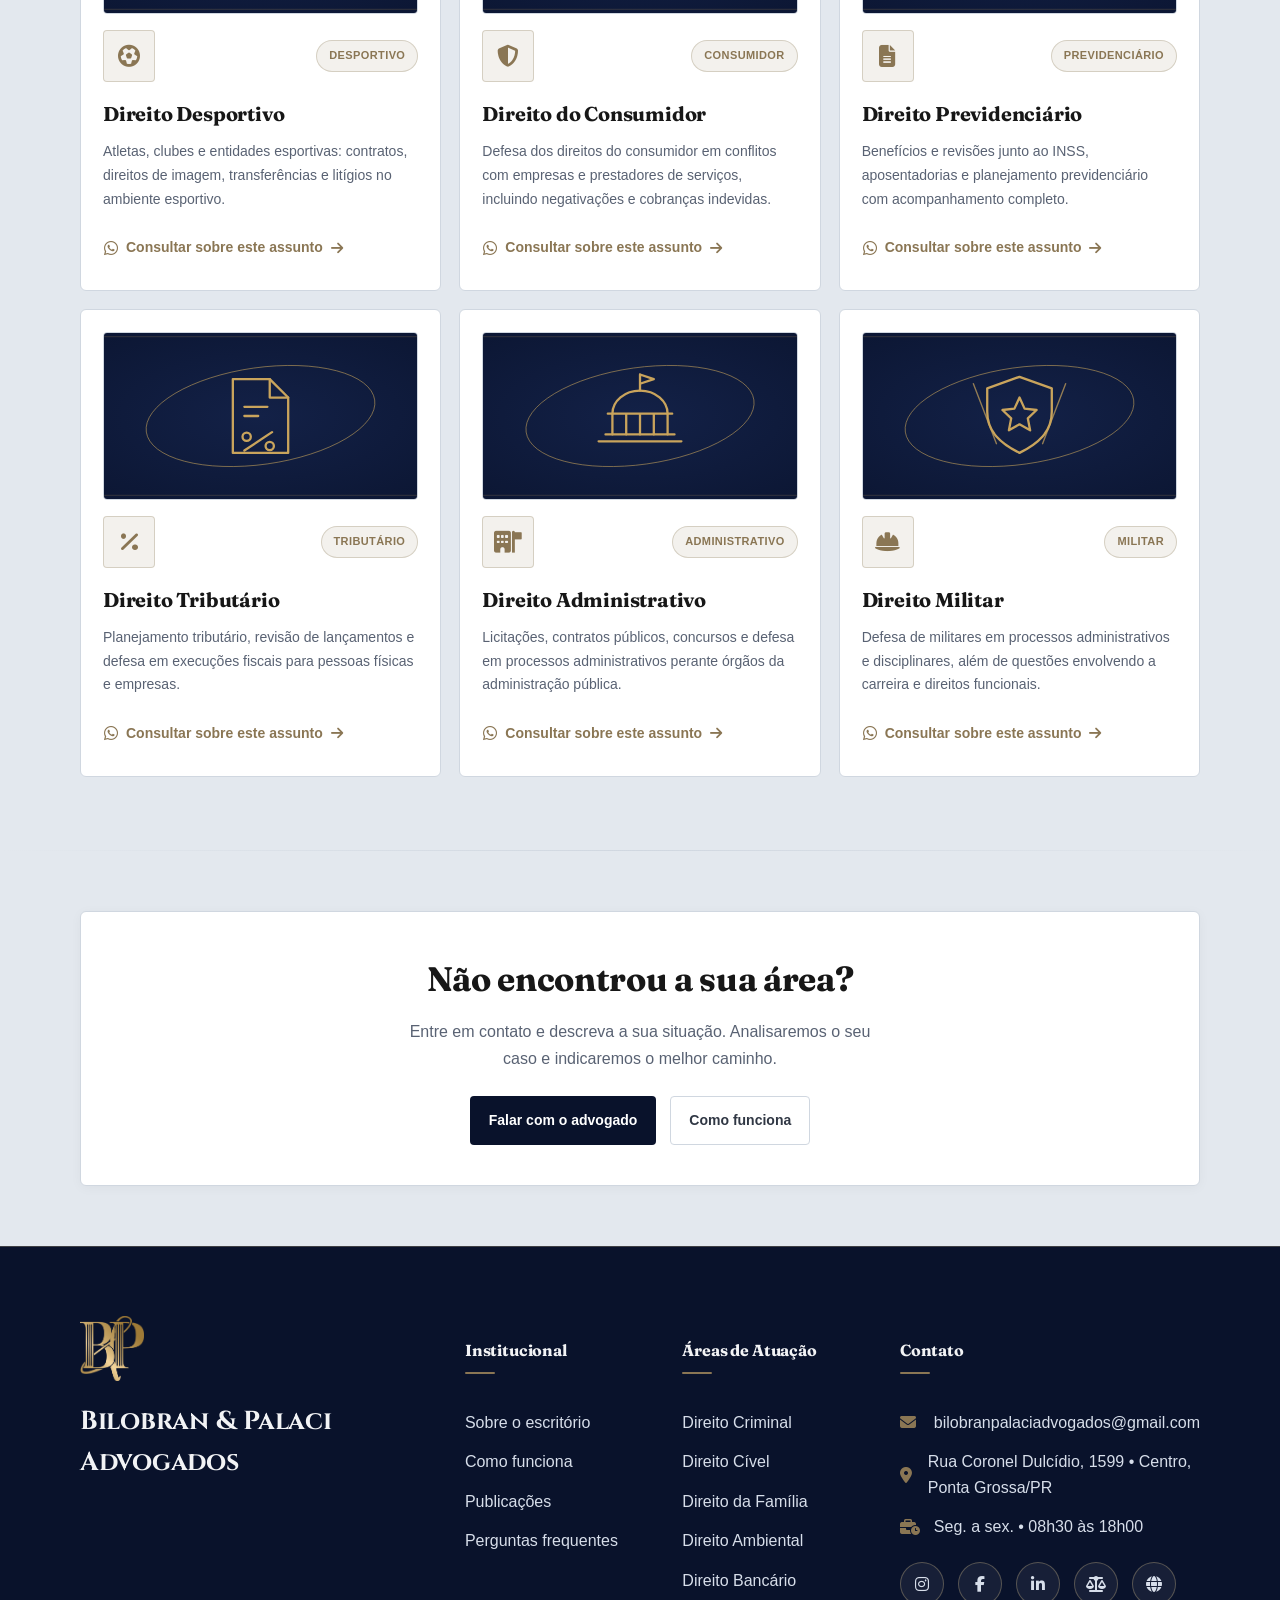
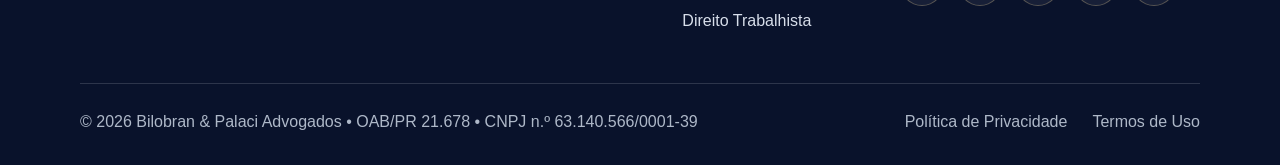
==== commit 1cee005b: "Mini ajsutinho" ====
--- a/areas.html
+++ b/areas.html
@@ -150,6 +150,7 @@
                 acompanhamento processual com estratégia e rigor técnico.
               </p>
               <a class="area-card-link" href="/contato">
+                <i class="fa-brands fa-whatsapp" aria-hidden="true"></i>
                 Consultar sobre este assunto
                 <i class="fa-solid fa-arrow-right" aria-hidden="true"></i>
               </a>
@@ -173,6 +174,7 @@
                 proteger seus direitos.
               </p>
               <a class="area-card-link" href="/contato">
+                <i class="fa-brands fa-whatsapp" aria-hidden="true"></i>
                 Consultar sobre este assunto
                 <i class="fa-solid fa-arrow-right" aria-hidden="true"></i>
               </a>
@@ -195,6 +197,7 @@
                 com sensibilidade e discrição em cada etapa.
               </p>
               <a class="area-card-link" href="/contato">
+                <i class="fa-brands fa-whatsapp" aria-hidden="true"></i>
                 Consultar sobre este assunto
                 <i class="fa-solid fa-arrow-right" aria-hidden="true"></i>
               </a>
@@ -217,6 +220,7 @@
                 administrativos e judiciais envolvendo questões ambientais.
               </p>
               <a class="area-card-link" href="/contato">
+                <i class="fa-brands fa-whatsapp" aria-hidden="true"></i>
                 Consultar sobre este assunto
                 <i class="fa-solid fa-arrow-right" aria-hidden="true"></i>
               </a>
@@ -239,6 +243,7 @@
                 dívidas e discussões envolvendo instituições financeiras.
               </p>
               <a class="area-card-link" href="/contato">
+                <i class="fa-brands fa-whatsapp" aria-hidden="true"></i>
                 Consultar sobre este assunto
                 <i class="fa-solid fa-arrow-right" aria-hidden="true"></i>
               </a>
@@ -265,6 +270,7 @@
                 soluções eficientes, acordos e redução de riscos.
               </p>
               <a class="area-card-link" href="/contato">
+                <i class="fa-brands fa-whatsapp" aria-hidden="true"></i>
                 Consultar sobre este assunto
                 <i class="fa-solid fa-arrow-right" aria-hidden="true"></i>
               </a>
@@ -287,6 +293,7 @@
                 imagem, transferências e litígios no ambiente esportivo.
               </p>
               <a class="area-card-link" href="/contato">
+                <i class="fa-brands fa-whatsapp" aria-hidden="true"></i>
                 Consultar sobre este assunto
                 <i class="fa-solid fa-arrow-right" aria-hidden="true"></i>
               </a>
@@ -314,6 +321,7 @@
                 indevidas.
               </p>
               <a class="area-card-link" href="/contato">
+                <i class="fa-brands fa-whatsapp" aria-hidden="true"></i>
                 Consultar sobre este assunto
                 <i class="fa-solid fa-arrow-right" aria-hidden="true"></i>
               </a>
@@ -340,6 +348,7 @@
                 planejamento previdenciário com acompanhamento completo.
               </p>
               <a class="area-card-link" href="/contato">
+                <i class="fa-brands fa-whatsapp" aria-hidden="true"></i>
                 Consultar sobre este assunto
                 <i class="fa-solid fa-arrow-right" aria-hidden="true"></i>
               </a>
@@ -362,6 +371,7 @@
                 execuções fiscais para pessoas físicas e empresas.
               </p>
               <a class="area-card-link" href="/contato">
+                <i class="fa-brands fa-whatsapp" aria-hidden="true"></i>
                 Consultar sobre este assunto
                 <i class="fa-solid fa-arrow-right" aria-hidden="true"></i>
               </a>
@@ -388,6 +398,7 @@
                 administrativos perante órgãos da administração pública.
               </p>
               <a class="area-card-link" href="/contato">
+                <i class="fa-brands fa-whatsapp" aria-hidden="true"></i>
                 Consultar sobre este assunto
                 <i class="fa-solid fa-arrow-right" aria-hidden="true"></i>
               </a>
@@ -411,6 +422,7 @@
                 funcionais.
               </p>
               <a class="area-card-link" href="/contato">
+                <i class="fa-brands fa-whatsapp" aria-hidden="true"></i>
                 Consultar sobre este assunto
                 <i class="fa-solid fa-arrow-right" aria-hidden="true"></i>
               </a>
--- a/styles.css
+++ b/styles.css
@@ -1878,18 +1878,56 @@
 }
 
 .area-card-link {
-  margin-top: auto;
+  /*
+    Botão existente dos cards de áreas.
+    Estado normal: mantém a identidade visual do site (texto em bronze).
+    OBS: `margin`/`padding` neutros mantêm o texto alinhado ao conteúdo do card;
+    o fundo/borda só aparecem no hover (transição suave).
+  */
+  margin: auto -12px 0;
+  padding: 8px 12px;
   display: inline-flex;
   align-items: center;
   gap: 8px;
   color: var(--accent);
   font-weight: 600;
   font-size: 14px;
-  transition: gap 0.25s var(--ease);
-}
-
-.area-card-link:hover {
+  border: 1px solid transparent;
+  border-radius: var(--radius-lg);
+  background-color: transparent;
+  transition:
+    gap 0.25s var(--ease),
+    color 0.25s var(--ease),
+    background-color 0.25s var(--ease),
+    border-color 0.25s var(--ease),
+    box-shadow 0.25s var(--ease);
+}
+
+/* Ícone do WhatsApp: segue o texto no estado normal */
+.area-card-link .fa-whatsapp {
+  font-size: 16px;
+}
+
+/* Hover/foco: transição suave para a identidade visual do WhatsApp */
+.area-card-link:hover,
+.area-card-link:focus-visible {
   gap: 12px;
+  color: #0a7c53;
+  background-color: rgba(37, 211, 102, 0.12);
+  border-color: rgba(37, 211, 102, 0.45);
+  box-shadow: 0 4px 14px rgba(37, 211, 102, 0.16);
+}
+
+.area-card-link:hover .fa-whatsapp,
+.area-card-link:focus-visible .fa-whatsapp {
+  color: #25d366;
+}
+
+.area-card-link:focus-visible {
+  outline: none;
+  box-shadow:
+    0 0 0 4px rgba(37, 211, 102, 0.3),
+    0 4px 14px rgba(37, 211, 102, 0.16);
 }
 
 /* Publications empty state */
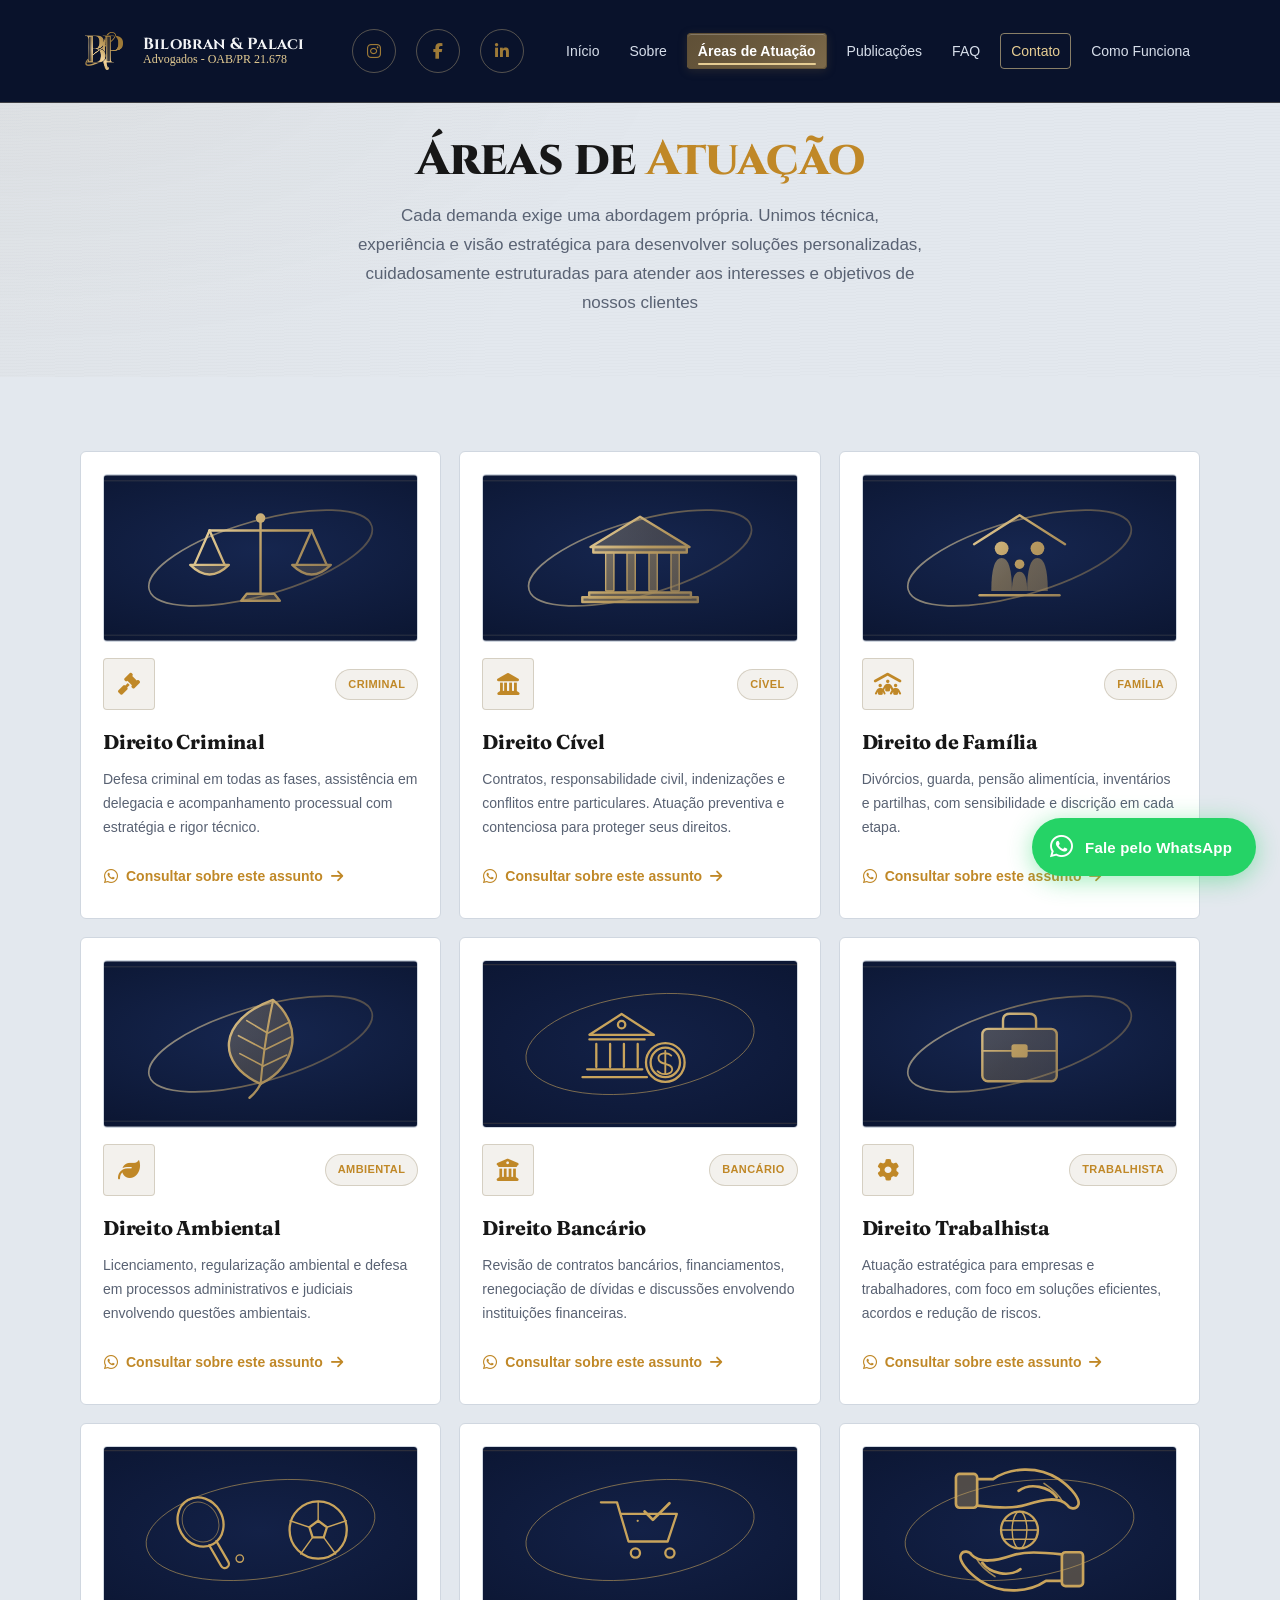
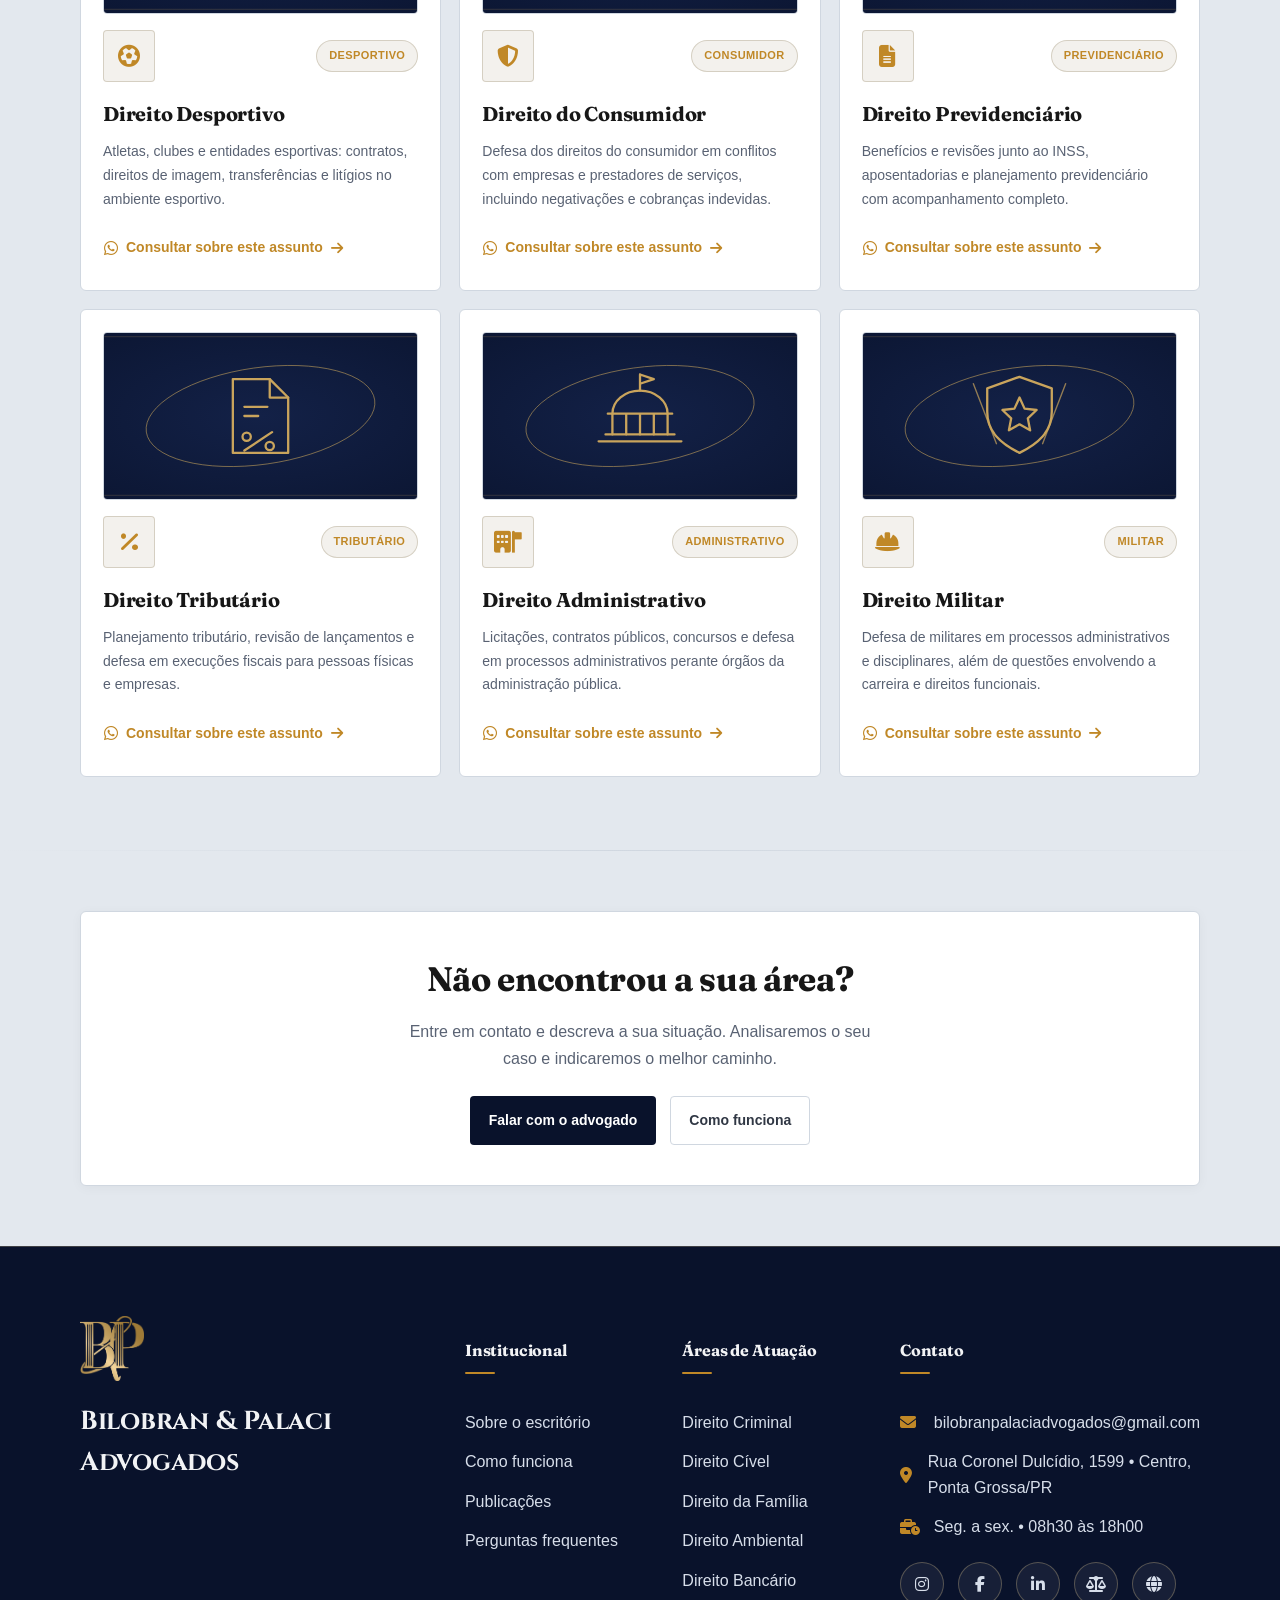
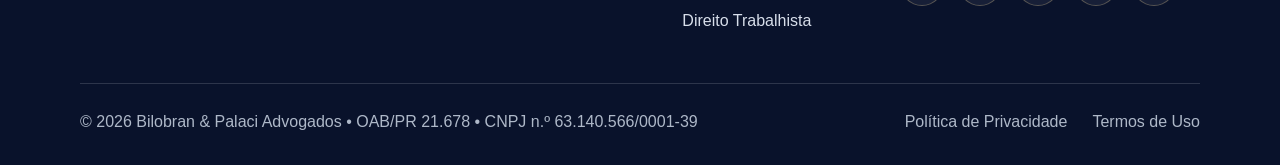
==== commit c41ed1ac: "Ajustes Desejados pelo cliente" ====
--- a/areas.html
+++ b/areas.html
@@ -49,7 +49,7 @@
           </span>
           <span class="brand-text">
             <span class="brand-name">Bilobran & Palaci</span>
-            <span class="brand-sub">Advogados</span>
+            <span class="brand-sub">Advogados - OAB/PR 21.678</span>
           </span>
         </a>
 
@@ -117,7 +117,7 @@
 
         <div class="container page-hero-inner">
           <h1 class="page-title" data-reveal>
-            Áreas de <span class="gold">atuação</span>
+            Áreas de <span class="gold">Atuação</span>
           </h1>
 
           <p class="page-sub" data-reveal>
@@ -136,7 +136,11 @@
             <!-- Direito Criminal -->
             <article class="area-card-modern" data-reveal>
               <div class="area-media" aria-hidden="true">
-                <img src="./assets/direito-criminal.svg" alt="" loading="lazy" />
+                <img
+                  src="./assets/direito-criminal.svg"
+                  alt=""
+                  loading="lazy"
+                />
               </div>
               <div class="area-card-top">
                 <div class="area-card-icon" aria-hidden="true">
@@ -206,7 +210,11 @@
             <!-- Direito Ambiental -->
             <article class="area-card-modern" data-reveal>
               <div class="area-media" aria-hidden="true">
-                <img src="./assets/direito-ambiental.svg" alt="" loading="lazy" />
+                <img
+                  src="./assets/direito-ambiental.svg"
+                  alt=""
+                  loading="lazy"
+                />
               </div>
               <div class="area-card-top">
                 <div class="area-card-icon" aria-hidden="true">
@@ -229,7 +237,11 @@
             <!-- Direito Bancário -->
             <article class="area-card-modern" data-reveal>
               <div class="area-media" aria-hidden="true">
-                <img src="./assets/direito-bancario.svg" alt="" loading="lazy" />
+                <img
+                  src="./assets/direito-bancario.svg"
+                  alt=""
+                  loading="lazy"
+                />
               </div>
               <div class="area-card-top">
                 <div class="area-card-icon" aria-hidden="true">
@@ -279,7 +291,11 @@
             <!-- Direito Desportivo -->
             <article class="area-card-modern" data-reveal>
               <div class="area-media" aria-hidden="true">
-                <img src="./assets/direito-desportivo.svg" alt="" loading="lazy" />
+                <img
+                  src="./assets/direito-desportivo.svg"
+                  alt=""
+                  loading="lazy"
+                />
               </div>
               <div class="area-card-top">
                 <div class="area-card-icon" aria-hidden="true">
@@ -357,7 +373,11 @@
             <!-- Direito Tributário -->
             <article class="area-card-modern" data-reveal>
               <div class="area-media" aria-hidden="true">
-                <img src="./assets/direito-tributario.svg" alt="" loading="lazy" />
+                <img
+                  src="./assets/direito-tributario.svg"
+                  alt=""
+                  loading="lazy"
+                />
               </div>
               <div class="area-card-top">
                 <div class="area-card-icon" aria-hidden="true">
@@ -561,8 +581,7 @@
         <div class="footer-bottom">
           <span>
             © <span id="year"></span> Bilobran & Palaci Advogados • OAB/PR
-            21.678 • CNPJ n.º
-            63.140.566/0001-39
+            21.678 • CNPJ n.º 63.140.566/0001-39
           </span>
 
           <div class="footer-bottom-links">
--- a/styles.css
+++ b/styles.css
@@ -23,7 +23,7 @@
   --primary: #09122b;
   --primary-hover: #162a61;
 
-  --accent: #8a7654;
+  --accent: #c08827;
   --accent-soft: rgba(138, 118, 84, 0.1);
   --accent-border: rgba(138, 118, 84, 0.28);
   /* Bronze profundo para textos pequenos sobre superfícies claras. */
@@ -451,8 +451,9 @@
   margin: 0;
   font-size: clamp(34px, 4vw, 52px);
   line-height: 1.06;
-  letter-spacing: -0.015em;
+  letter-spacing: -2px;
   font-weight: 700;
+  font-family: Cinzel;
 }
 
 .name {
@@ -749,6 +750,47 @@
     grid-template-columns: 1fr;
   }
 }
+/* Valores: 5 cards (3 em cima + 2 centralizados embaixo) */
+.grid-3.dif {
+  grid-template-columns: repeat(6, 1fr);
+}
+
+.grid-3.dif .diff-item {
+  grid-column: span 2;
+}
+
+.grid-3.dif .diff-item:nth-child(4) {
+  grid-column: 2 / span 2;
+}
+
+.grid-3.dif .diff-item:nth-child(5) {
+  grid-column: 4 / span 2;
+}
+
+/* Tablet: 2 por linha, o último centralizado */
+@media (max-width: 980px) {
+  .grid-3.dif {
+    grid-template-columns: repeat(4, 1fr);
+  }
+  .grid-3.dif .diff-item:nth-child(4) {
+    grid-column: span 2;
+  }
+  .grid-3.dif .diff-item:nth-child(5) {
+    grid-column: 2 / span 2;
+  }
+}
+
+/* Celular: 1 por linha */
+@media (max-width: 640px) {
+  .grid-3.dif {
+    grid-template-columns: 1fr;
+  }
+  .grid-3.dif .diff-item,
+  .grid-3.dif .diff-item:nth-child(4),
+  .grid-3.dif .diff-item:nth-child(5) {
+    grid-column: auto;
+  }
+}
 
 .card {
   border-radius: var(--radius-lg);
@@ -767,7 +809,7 @@
 
 .card-title {
   margin: 0;
-  font-size: 18px;
+  font-size: 28px;
   font-weight: 700;
 }
 .card-text {
@@ -1240,10 +1282,10 @@
 }
 
 .contact-highlight h3 {
-  font-size: 30px;
+  font-size: 40px;
   margin-bottom: 18px;
   line-height: 1.15;
-  font-family: var(--font-serif);
+  font-family: Cinzel;
 }
 .contact-highlight p {
   color: var(--text-muted);
@@ -1260,7 +1302,7 @@
 }
 .contact-approach h3 {
   margin: 0 0 10px;
-  font-size: 22px;
+  font-size: 32px;
   line-height: 1.3;
 }
 .contact-approach p {
@@ -1333,7 +1375,7 @@
 .contact-benefits {
   margin-top: 36px;
   display: grid;
-  gap: 14px;
+  gap: 22px;
 }
 .benefit {
   display: flex;
@@ -1360,7 +1402,7 @@
 
 /* Painel lateral */
 .side-card {
-  padding: 28px;
+  padding: 40px 36px;
   border-radius: var(--radius-lg);
   background: var(--surface);
   border: 1px solid var(--border);
@@ -1368,36 +1410,51 @@
 }
 
 .side-title {
-  font-size: 24px;
-  margin-bottom: 24px;
+  font-size: clamp(22px, 2.2vw, 28px);
+  margin: 0 0 18px;
   font-family: var(--font-serif);
 }
 
 .side-item {
   display: flex;
-  justify-content: space-between;
+  flex-direction: column;
   align-items: flex-start;
-  gap: 20px;
-  padding: 16px 0;
+  gap: 8px;
+  padding: 22px 0;
   border-bottom: 1px solid var(--border);
 }
-.side-item:last-child {
-  border: none;
-}
+.side-item:last-of-type {
+  border-bottom: 1px solid var(--border);
+}
+
 .side-k {
   display: flex;
   align-items: center;
   gap: 12px;
   color: var(--accent);
-  font-weight: 600;
+  font-weight: 700;
+  font-size: 15px;
+  letter-spacing: 0.4px;
+  text-transform: uppercase;
 }
 .side-k i {
-  width: 18px;
-}
+  width: 22px;
+  font-size: 20px;
+  color: var(--accent);
+}
+
 .side-v {
-  text-align: right;
+  width: 100%;
+  min-width: 0;
+  text-align: left;
   color: var(--text-secondary);
   font-weight: 500;
+  font-size: 18px;
+  line-height: 1.5;
+  overflow-wrap: anywhere;
+}
+.side-v a {
+  font-size: inherit;
 }
 
 /* Tags */
@@ -1629,7 +1686,7 @@
 /* Page hero (inner pages) */
 .page-hero {
   position: relative;
-  padding: 60px 0 60px;
+  padding: 60px;
   overflow: hidden;
 }
 
@@ -1640,6 +1697,8 @@
   flex-direction: column;
   gap: 16px;
   max-width: 800px;
+  margin: 0 auto;
+  align-items: center;
 }
 
 .page-title {
@@ -1648,12 +1707,14 @@
   font-size: clamp(32px, 4.5vw, 48px);
   line-height: 1.08;
   letter-spacing: -0.015em;
-  font-weight: 700;
-  font-family: var(--font-serif);
+  font-weight: 800;
+  font-family: Cinzel;
+  white-space: nowrap;
 }
 
 .page-sub {
   margin: 0;
+  text-align: center;
   color: var(--text-muted);
   font-size: 17px;
   line-height: 1.7;
@@ -2077,6 +2138,49 @@
 }
 
 /* Team section (sobre) */
+.team-associates {
+  display: flex;
+  align-items: flex-start;
+  gap: 20px;
+  margin-top: 18px;
+  padding: 28px 30px;
+  border-radius: var(--radius-lg);
+  border: 1px solid var(--border);
+  border-left: 2px solid var(--accent);
+  background: var(--surface);
+  box-shadow: var(--shadow);
+}
+
+.team-associates .icon-badge {
+  flex: 0 0 auto;
+}
+
+.team-associates h3 {
+  margin: 0 0 10px;
+  font-size: 22px;
+  line-height: 1.25;
+}
+
+.team-associates p {
+  margin: 0 0 12px;
+  color: var(--text-muted);
+  font-size: 16px;
+  line-height: 1.75;
+}
+.team-associates p:last-child {
+  margin-bottom: 0;
+}
+
+.team-associates strong {
+  color: var(--text-primary);
+}
+
+@media (max-width: 520px) {
+  .team-associates {
+    flex-direction: column;
+    padding: 22px 20px;
+  }
+}
 .team-grid {
   align-items: stretch;
 }
@@ -2096,7 +2200,7 @@
   max-height: 420px;
   border-radius: var(--radius-md);
   border: 1px solid var(--border);
-  background: var(--surface-secondary);
+  background: black;
   overflow: hidden;
   position: relative;
 }
@@ -2168,6 +2272,12 @@
 =========================== */
 
 @media (max-width: 640px) {
+  .side-card {
+    padding: 26px 20px;
+  }
+  .side-v {
+    font-size: 16px;
+  }
   .hero {
     padding: 46px 0 36px;
   }
@@ -2497,74 +2607,92 @@
 /* ============================
    CONTACT CHANNELS SECTION
    ============================ */
-
+.contact-approach-closing {
+  margin: 22px 0 0;
+  padding-top: 18px;
+  border-top: 1px solid var(--border);
+  max-width: 58ch;
+  color: var(--text-secondary);
+  font-family: var(--font-serif);
+  font-size: 17px;
+  font-style: italic;
+  line-height: 1.7;
+}
+
+.contact-form {
+  display: flex;
+  flex-direction: column;
+}
+.contact-form .contact-approach {
+  margin-top: auto;
+}
 .contact-channels {
-  margin-top: 32px;
-  padding-top: 28px;
-  border-top: 1px solid var(--border);
+  margin-top: 28px;
+  padding-top: 0;
+  border-top: none;
 }
 
 .contact-channels-title {
   font-family: var(--font-serif);
-  font-size: 18px;
+  font-size: 22px;
   font-weight: 700;
-  margin: 0 0 16px;
-  color: var(--text-primary);
-}
-
+  margin: 0 0 18px;
+}
 .channels-grid {
   display: grid;
-  grid-template-columns: repeat(auto-fit, minmax(180px, 1fr));
-  gap: 12px;
+  grid-template-columns: repeat(3, 1fr);
+  gap: 10px;
 }
 
 .channel-item {
   display: flex;
-  align-items: center;
-  gap: 12px;
-  padding: 12px 14px;
+  flex-direction: column;
+  align-items: center;
+  justify-content: center;
+  text-align: center;
+  gap: 8px;
+  padding: 14px 6px;
   border-radius: var(--radius-md);
   border: 1px solid var(--border);
   background: var(--surface);
-  text-decoration: none;
   color: var(--text-secondary);
-  font-weight: 500;
-  font-size: 14px;
+  font-size: 13px;
+  font-weight: 600;
+  line-height: 1.2;
   transition:
     transform 0.25s var(--ease),
     border-color 0.25s var(--ease),
-    background 0.25s var(--ease),
-    color 0.25s var(--ease);
+    background 0.25s var(--ease);
 }
 
 .channel-item:hover {
   transform: translateY(-2px);
   border-color: var(--accent-border);
   background: var(--surface-secondary);
-  color: var(--text-primary);
 }
 
 .channel-icon {
-  width: 36px;
-  height: 36px;
+  width: 40px;
+  height: 40px;
   display: flex;
   align-items: center;
   justify-content: center;
   border-radius: 50%;
   background: var(--accent-soft);
   color: var(--accent);
-  font-size: 16px;
   flex: 0 0 auto;
+}
+.channel-icon i {
+  font-size: 18px;
 }
 
 .channel-item:hover .channel-icon {
   background: var(--accent);
   color: #fff;
 }
-
 @media (max-width: 480px) {
   .channels-grid {
-    grid-template-columns: 1fr;
+    grid-template-columns: repeat(2, 1fr);
   }
 }
 
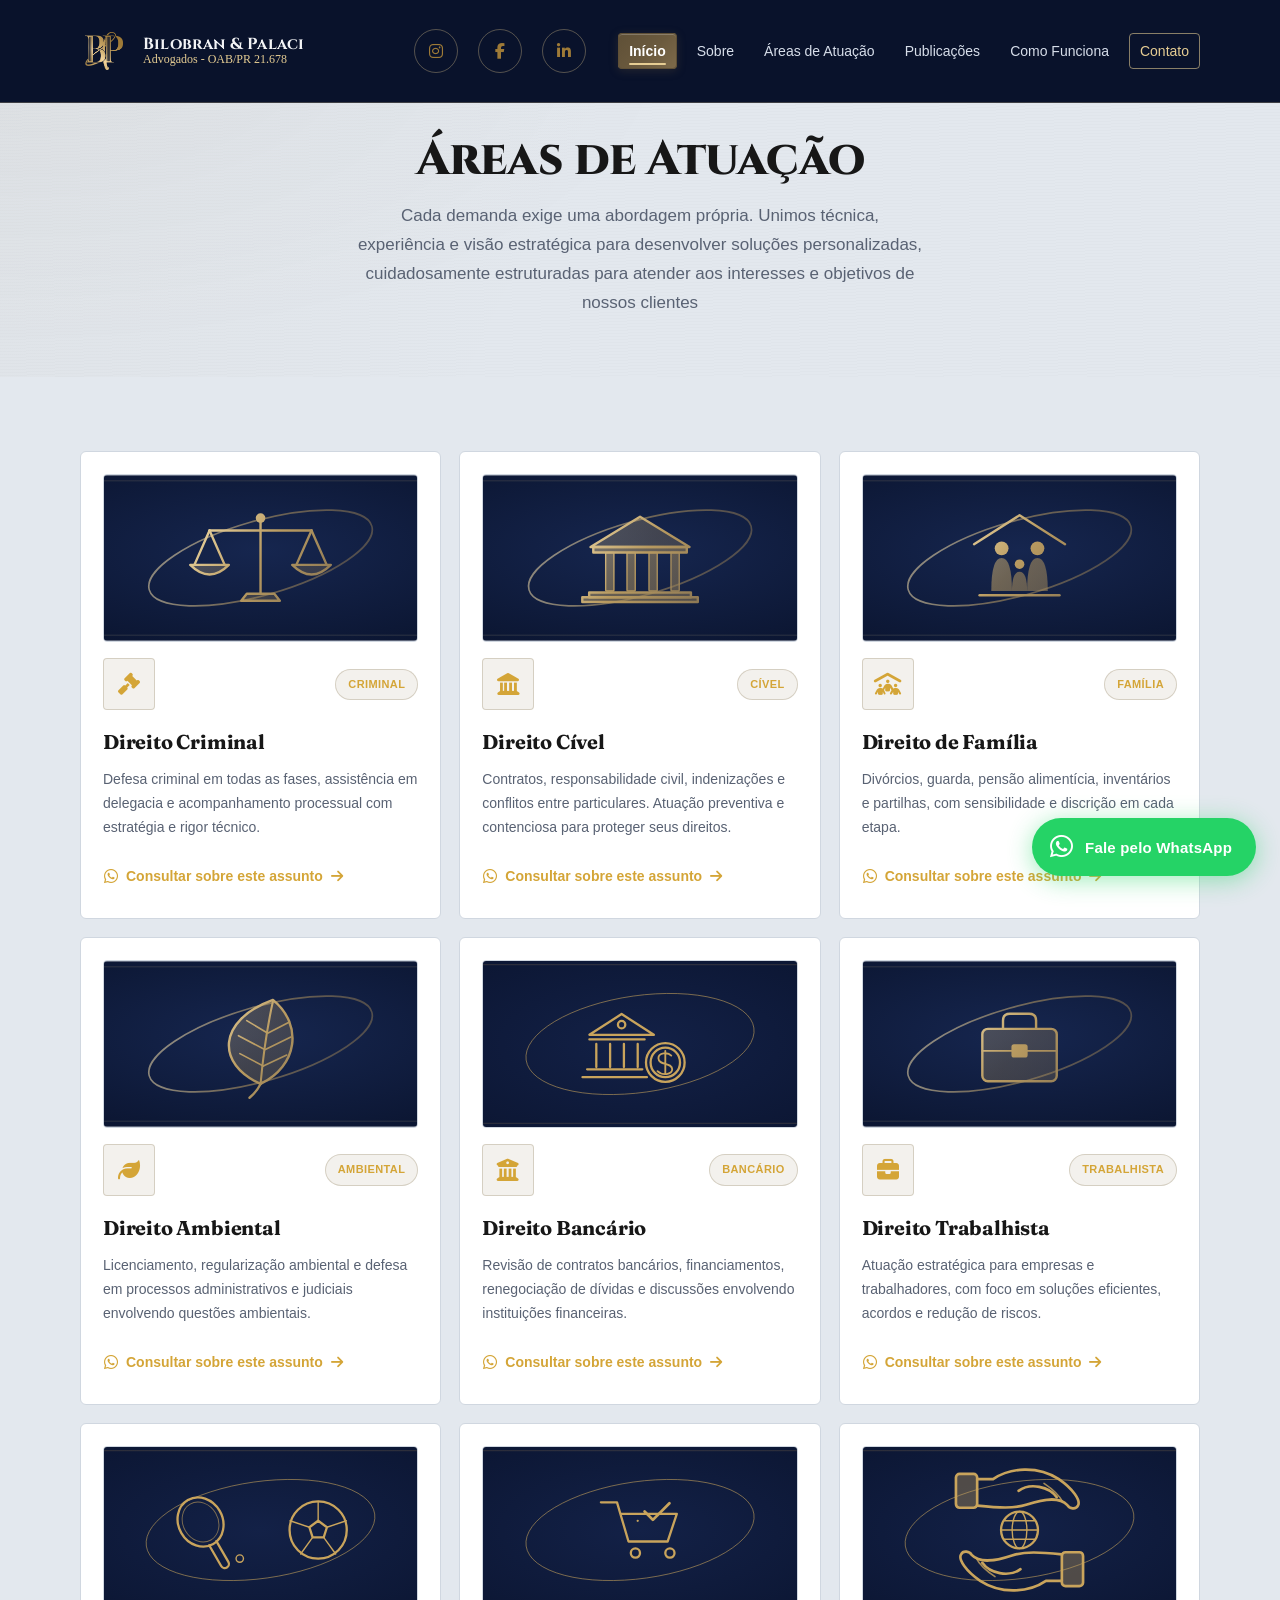
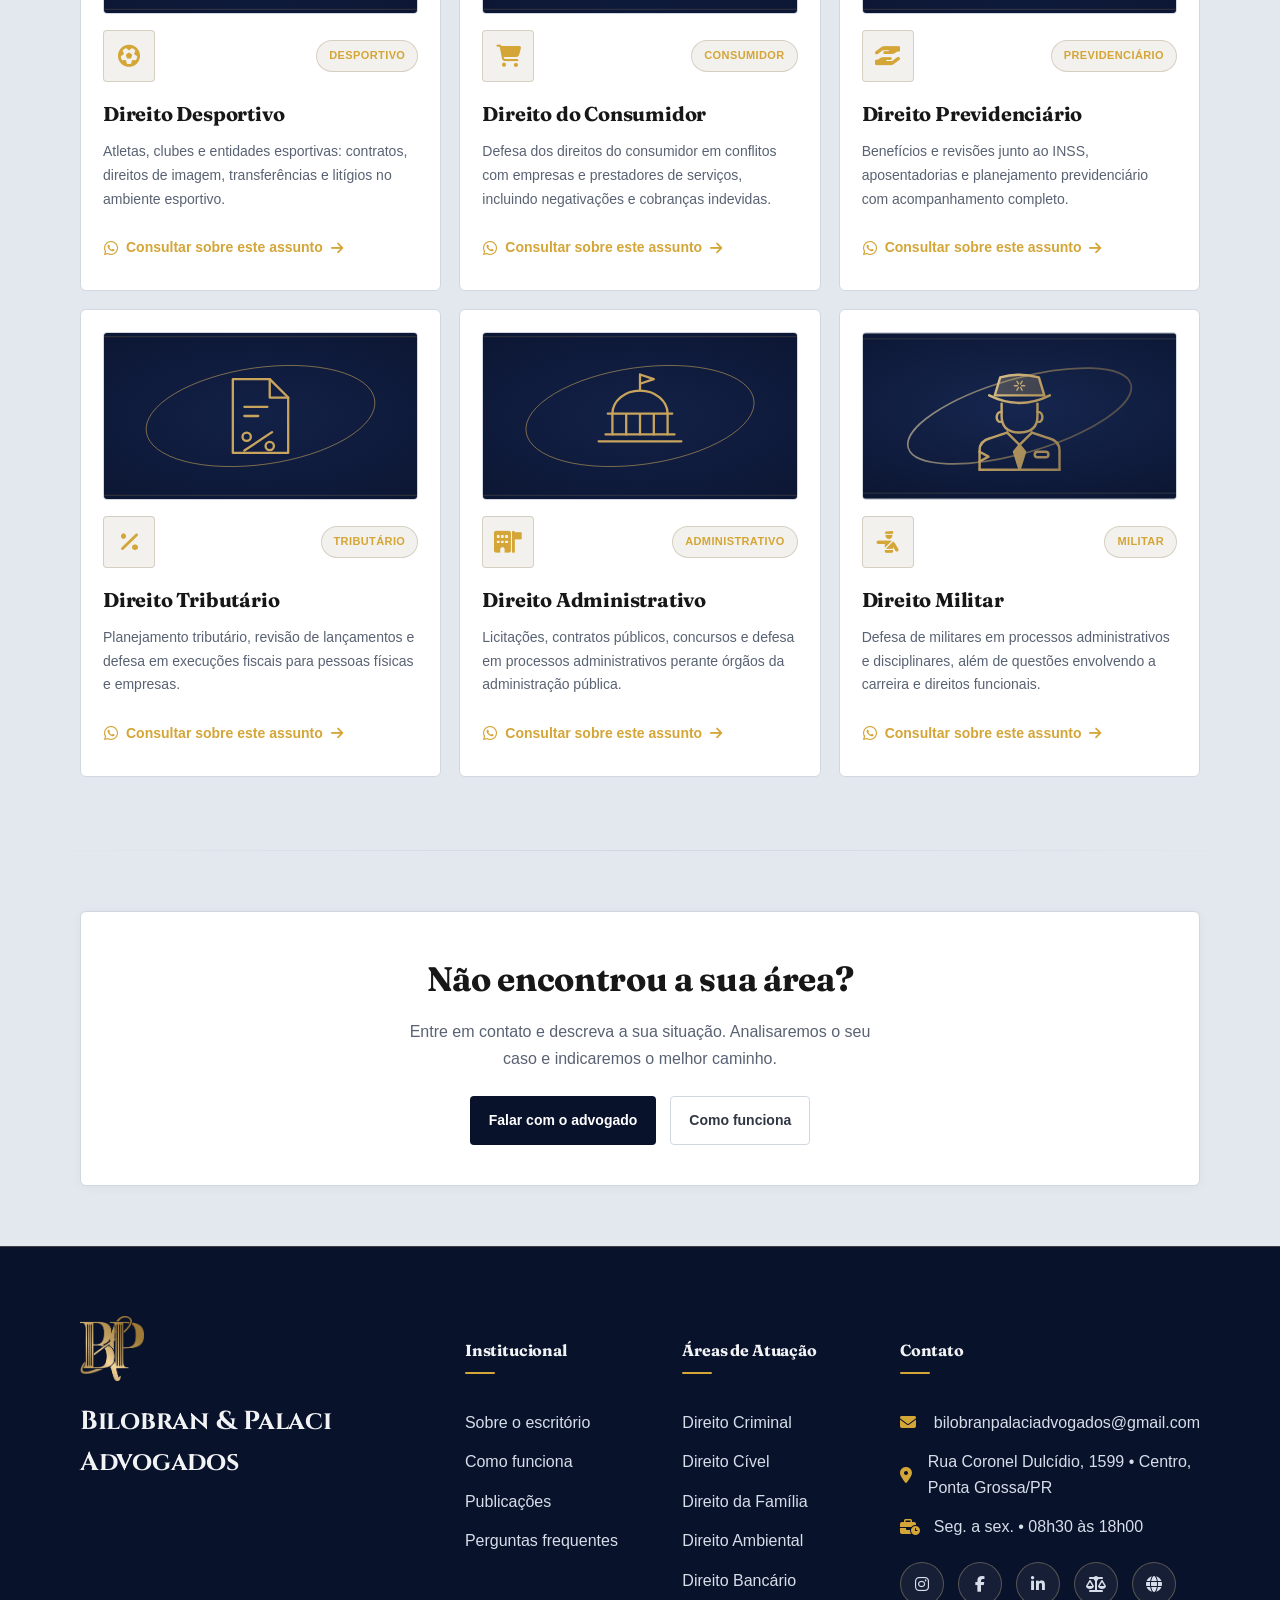
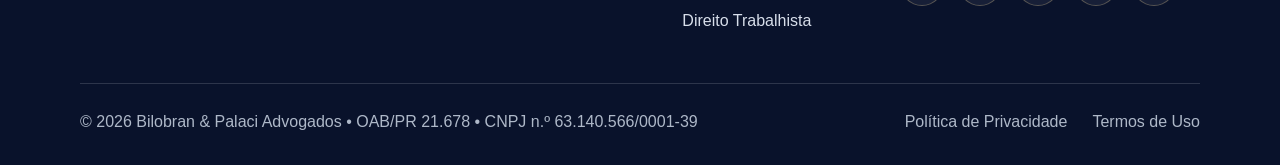
==== commit 686c41ce: "Mudanças via cliente" ====
--- a/areas.html
+++ b/areas.html
@@ -95,13 +95,12 @@
           </button>
 
           <ul class="nav-list" id="menuMobile">
-            <li><a href="/">Início</a></li>
+            <li><a href="/" class="active">Início</a></li>
             <li><a href="/sobre">Sobre</a></li>
-            <li><a href="/areas" class="active">Áreas de Atuação</a></li>
+            <li><a href="/areas">Áreas de Atuação</a></li>
             <li><a href="/publicacoes">Publicações</a></li>
-            <li><a href="/faq">FAQ</a></li>
+            <li><a href="/como-funciona">Como Funciona</a></li>
             <li><a href="/contato" class="cta-link">Contato</a></li>
-            <li><a href="/como-funciona">Como Funciona</a></li>
           </ul>
         </nav>
       </div>
@@ -116,9 +115,7 @@
         </div>
 
         <div class="container page-hero-inner">
-          <h1 class="page-title" data-reveal>
-            Áreas de <span class="gold">Atuação</span>
-          </h1>
+          <h1 class="page-title" data-reveal>Áreas de Atuação</h1>
 
           <p class="page-sub" data-reveal>
             Cada demanda exige uma abordagem própria. Unimos técnica,
@@ -272,7 +269,7 @@
               </div>
               <div class="area-card-top">
                 <div class="area-card-icon" aria-hidden="true">
-                  <i class="fa-solid fa-gear"></i>
+                  <i class="fa-solid fa-briefcase"></i>
                 </div>
                 <span class="area-card-tag">Trabalhista</span>
               </div>
@@ -326,7 +323,7 @@
               </div>
               <div class="area-card-top">
                 <div class="area-card-icon" aria-hidden="true">
-                  <i class="fa-solid fa-shield-halved"></i>
+                  <i class="fa-solid fa-cart-shopping"></i>
                 </div>
                 <span class="area-card-tag">Consumidor</span>
               </div>
@@ -354,7 +351,7 @@
               </div>
               <div class="area-card-top">
                 <div class="area-card-icon" aria-hidden="true">
-                  <i class="fa-solid fa-file-lines"></i>
+                  <i class="fa-solid fa-hand-holding-hand"></i>
                 </div>
                 <span class="area-card-tag">Previdenciário</span>
               </div>
@@ -431,7 +428,7 @@
               </div>
               <div class="area-card-top">
                 <div class="area-card-icon" aria-hidden="true">
-                  <i class="fa-solid fa-helmet-safety"></i>
+                  <i class="fa-solid fa-person-military-pointing"></i>
                 </div>
                 <span class="area-card-tag">Militar</span>
               </div>
@@ -490,7 +487,7 @@
             <a href="/sobre">Sobre o escritório</a>
             <a href="/como-funciona">Como funciona</a>
             <a href="/publicacoes">Publicações</a>
-            <a href="/faq">Perguntas frequentes</a>
+            <a href="/como-funciona#faq">Perguntas frequentes</a>
           </div>
 
           <div class="footer-links-column">
--- a/styles.css
+++ b/styles.css
@@ -23,7 +23,7 @@
   --primary: #09122b;
   --primary-hover: #162a61;
 
-  --accent: #c08827;
+  --accent: #d4a537;
   --accent-soft: rgba(138, 118, 84, 0.1);
   --accent-border: rgba(138, 118, 84, 0.28);
   /* Bronze profundo para textos pequenos sobre superfícies claras. */
@@ -458,7 +458,6 @@
 
 .name {
   color: var(--accent);
-  font-style: italic;
   letter-spacing: 2px;
   margin: 0;
   font-family: Cinzel;
@@ -735,6 +734,9 @@
   grid-template-columns: repeat(3, 1fr);
   gap: 16px;
 }
+.process-modalities {
+  margin-top: 26px;
+}
 
 @media (max-width: 980px) {
   .grid-2 {
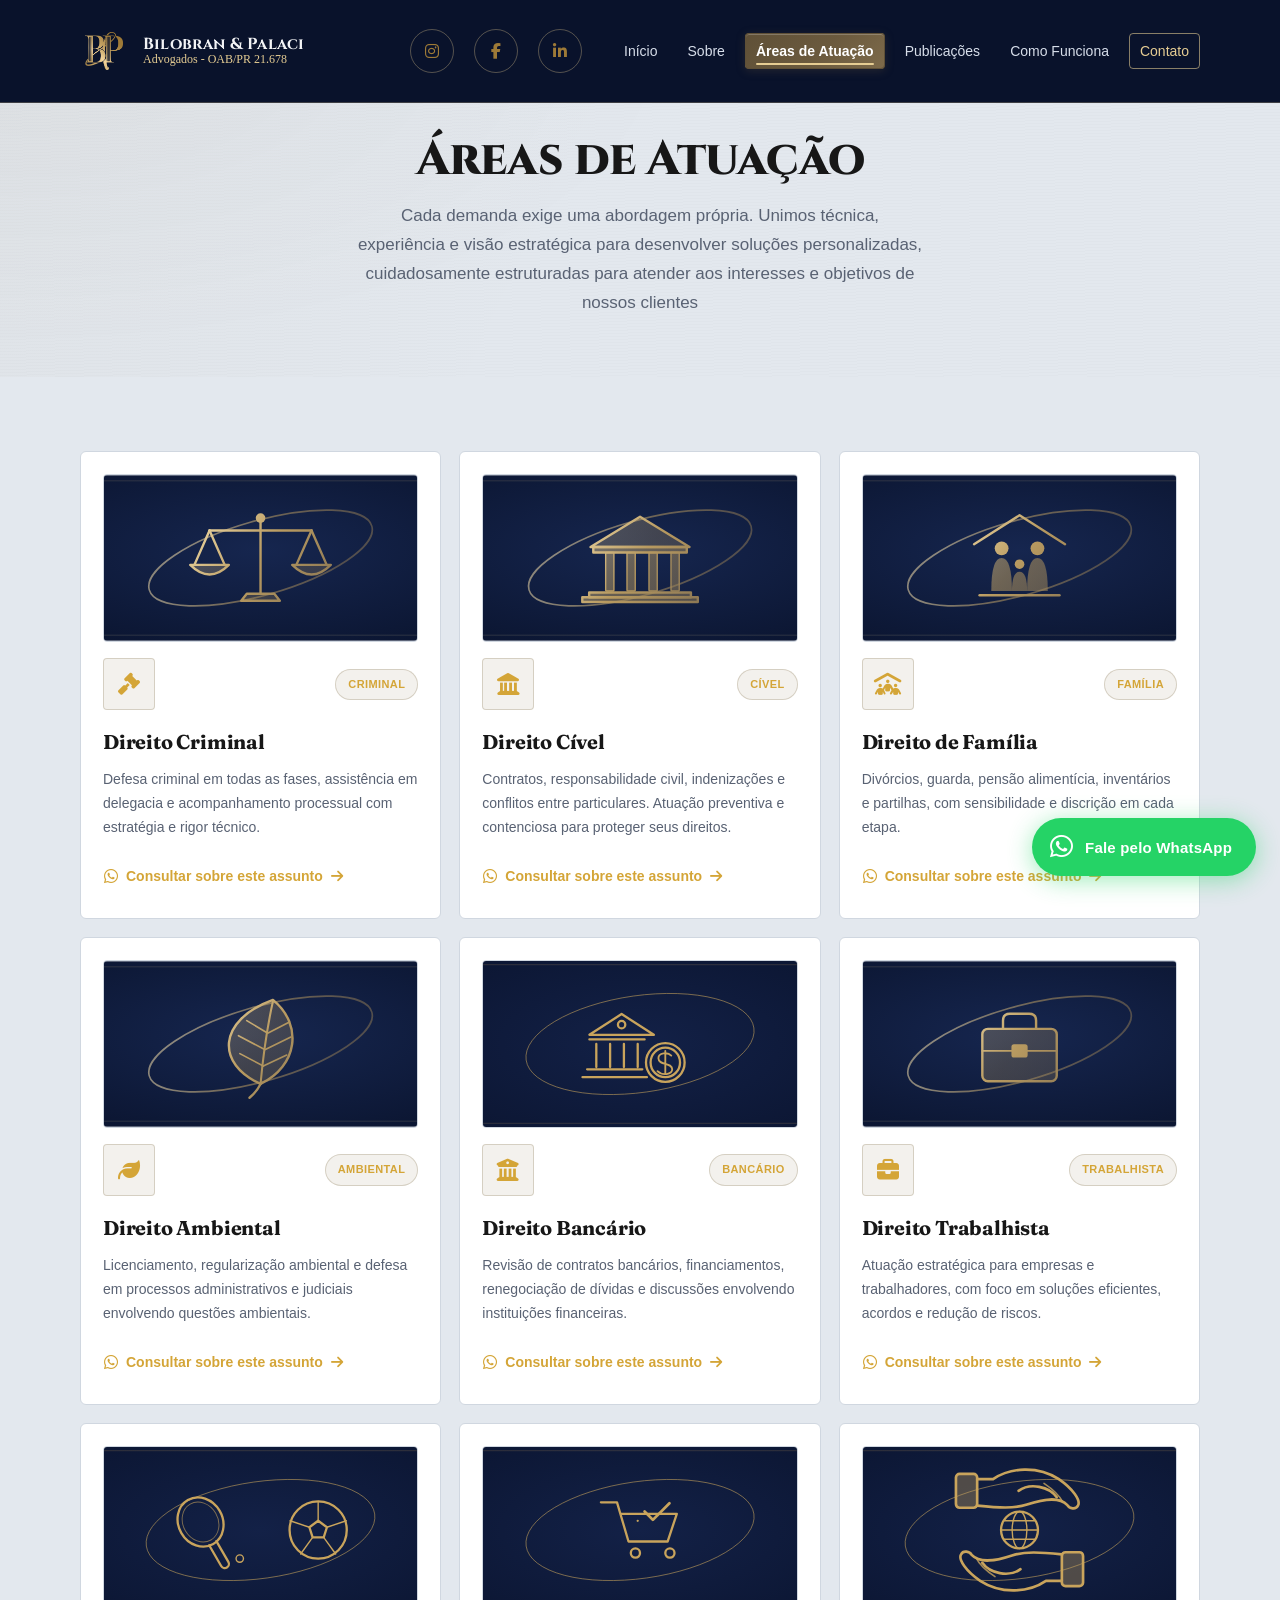
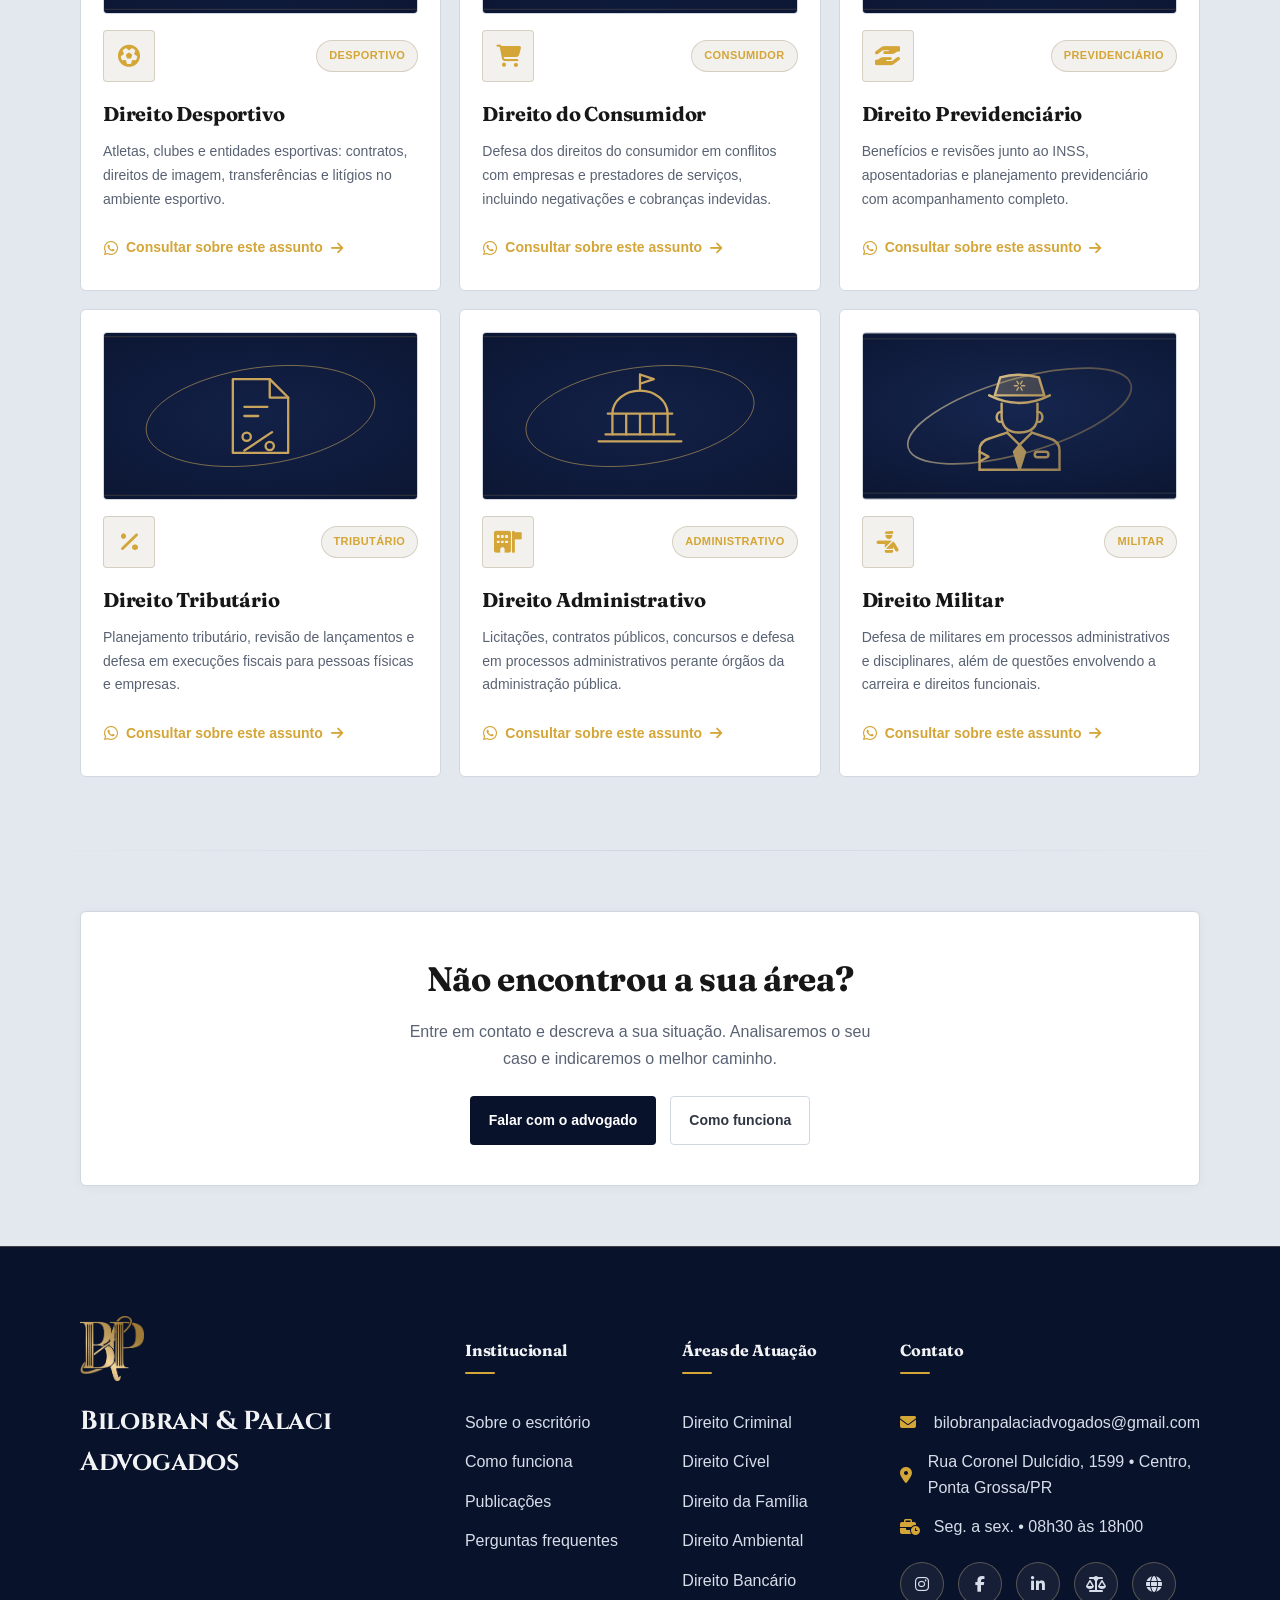
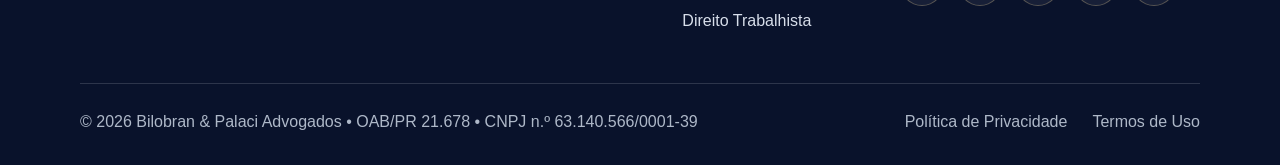
==== commit 9340f7a0: "Nav menu Ajustado" ====
--- a/areas.html
+++ b/areas.html
@@ -95,9 +95,9 @@
           </button>
 
           <ul class="nav-list" id="menuMobile">
-            <li><a href="/" class="active">Início</a></li>
+            <li><a href="/">Início</a></li>
             <li><a href="/sobre">Sobre</a></li>
-            <li><a href="/areas">Áreas de Atuação</a></li>
+            <li><a href="/areas" class="active">Áreas de Atuação</a></li>
             <li><a href="/publicacoes">Publicações</a></li>
             <li><a href="/como-funciona">Como Funciona</a></li>
             <li><a href="/contato" class="cta-link">Contato</a></li>
